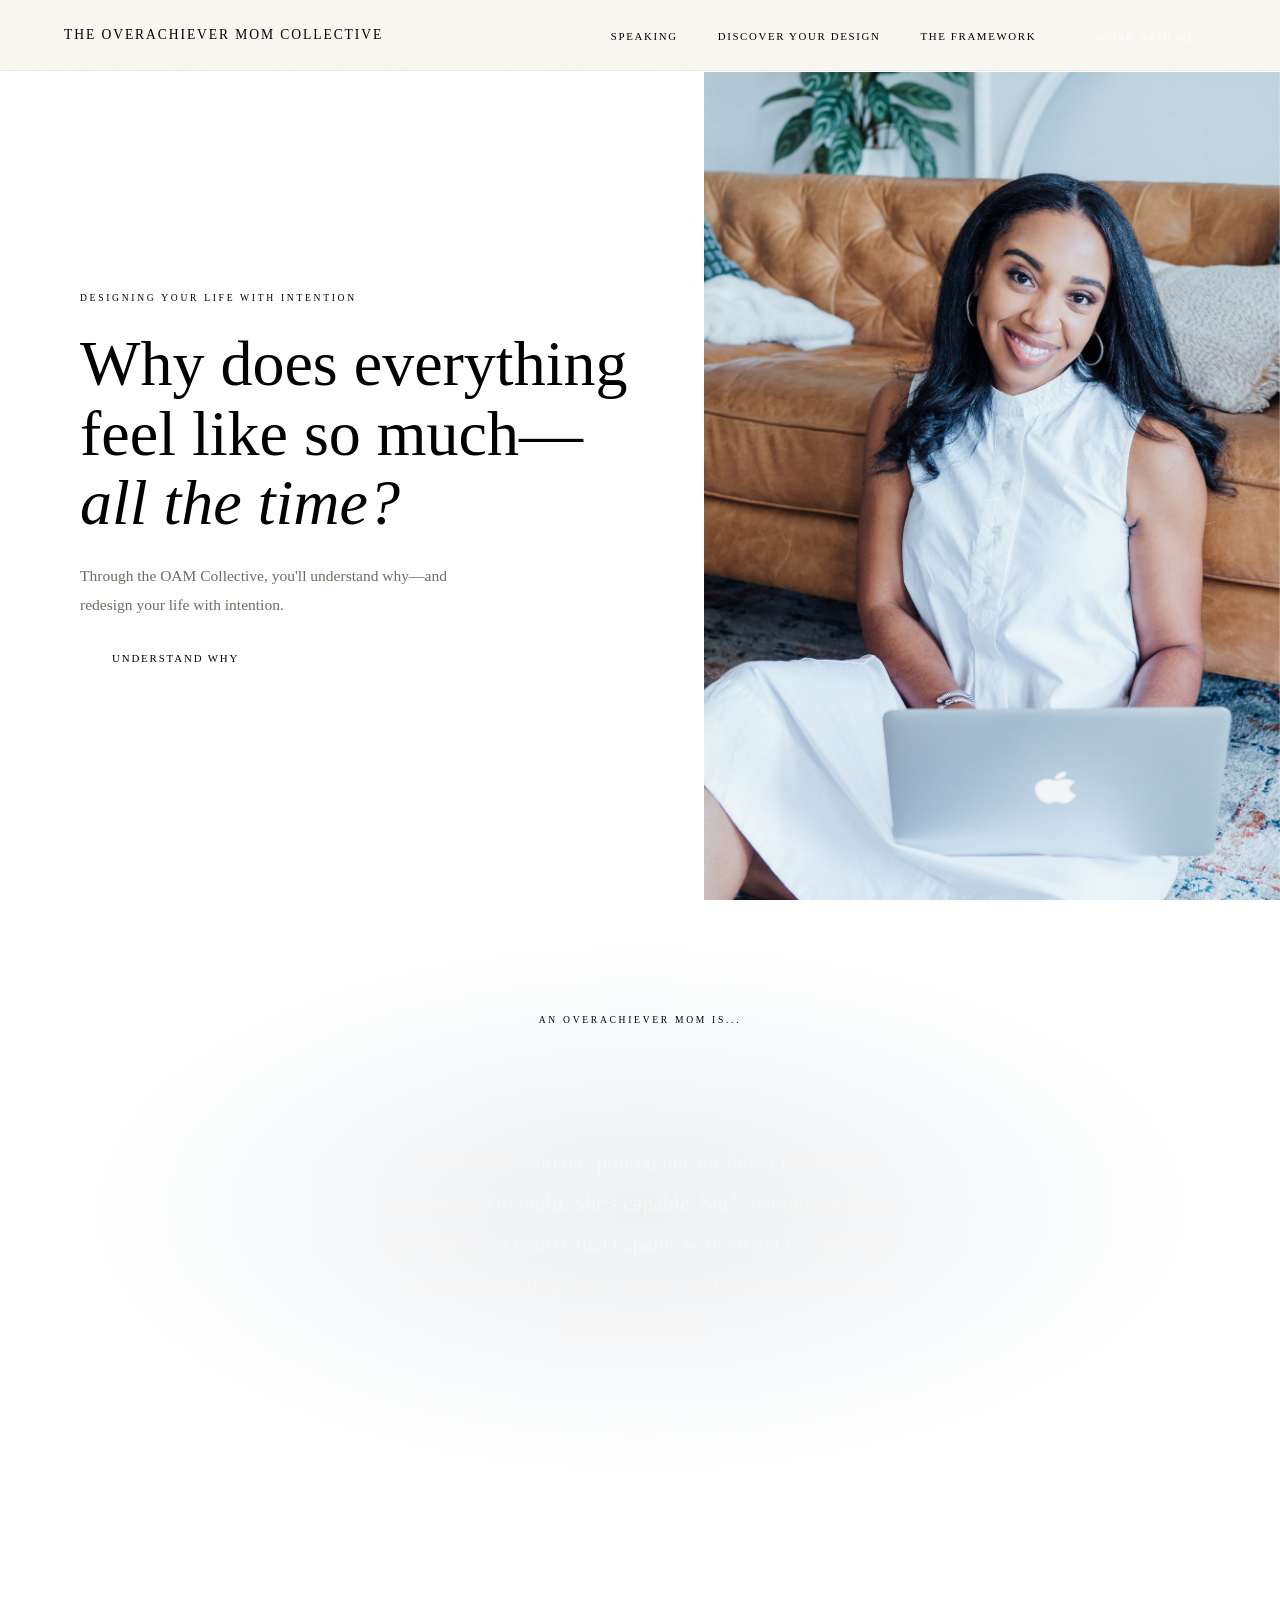
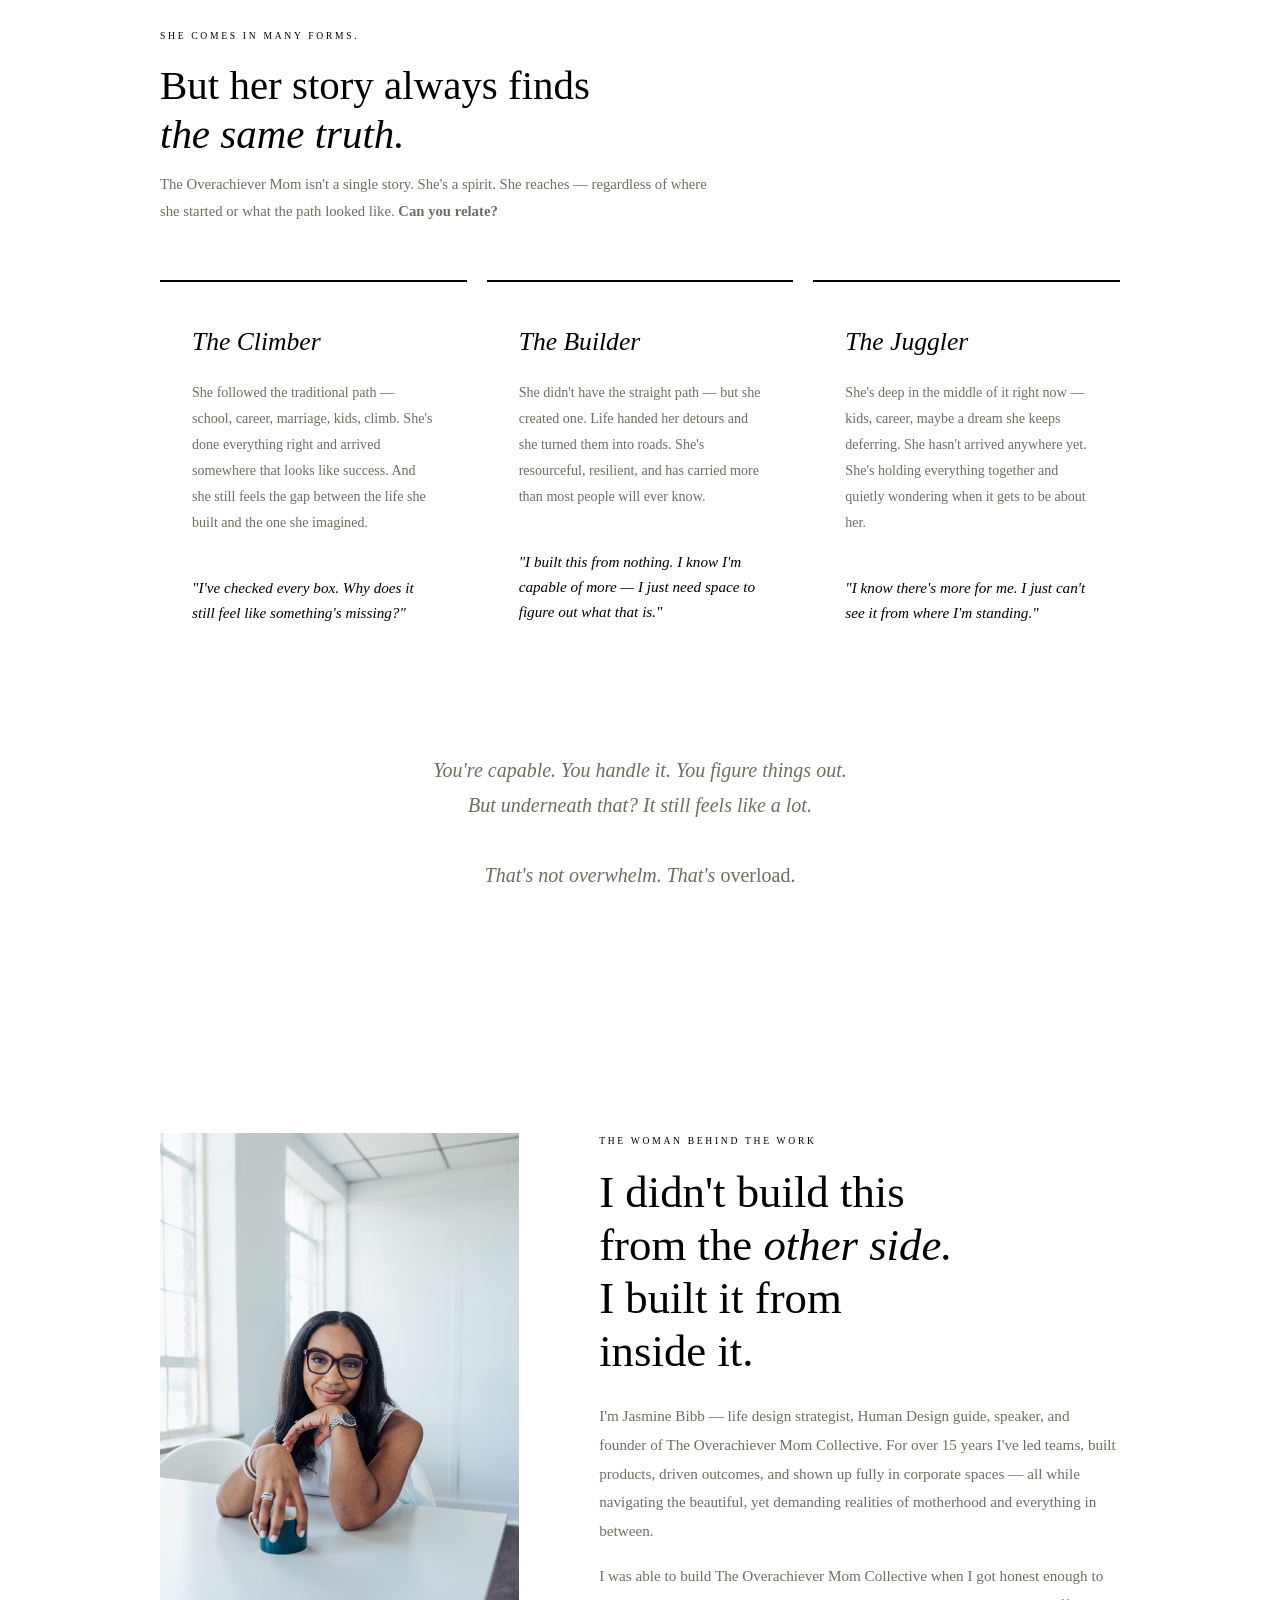
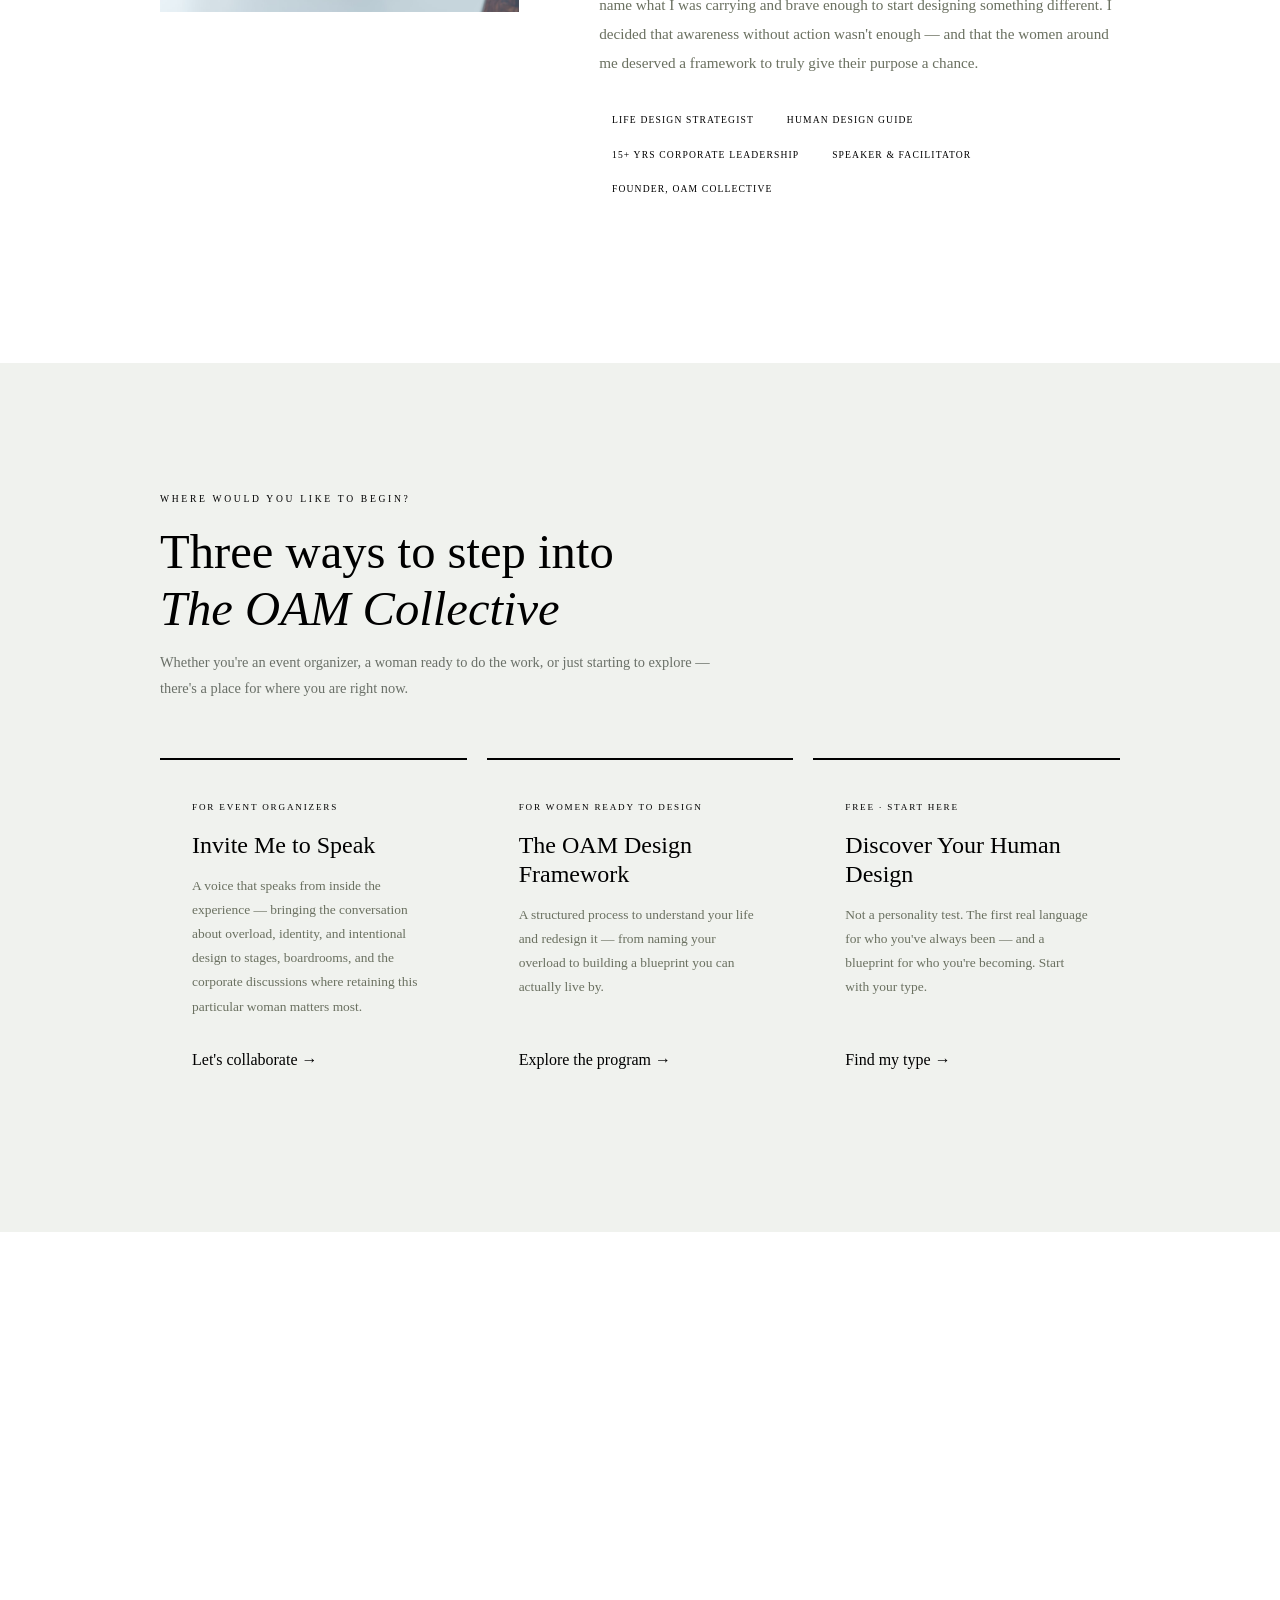
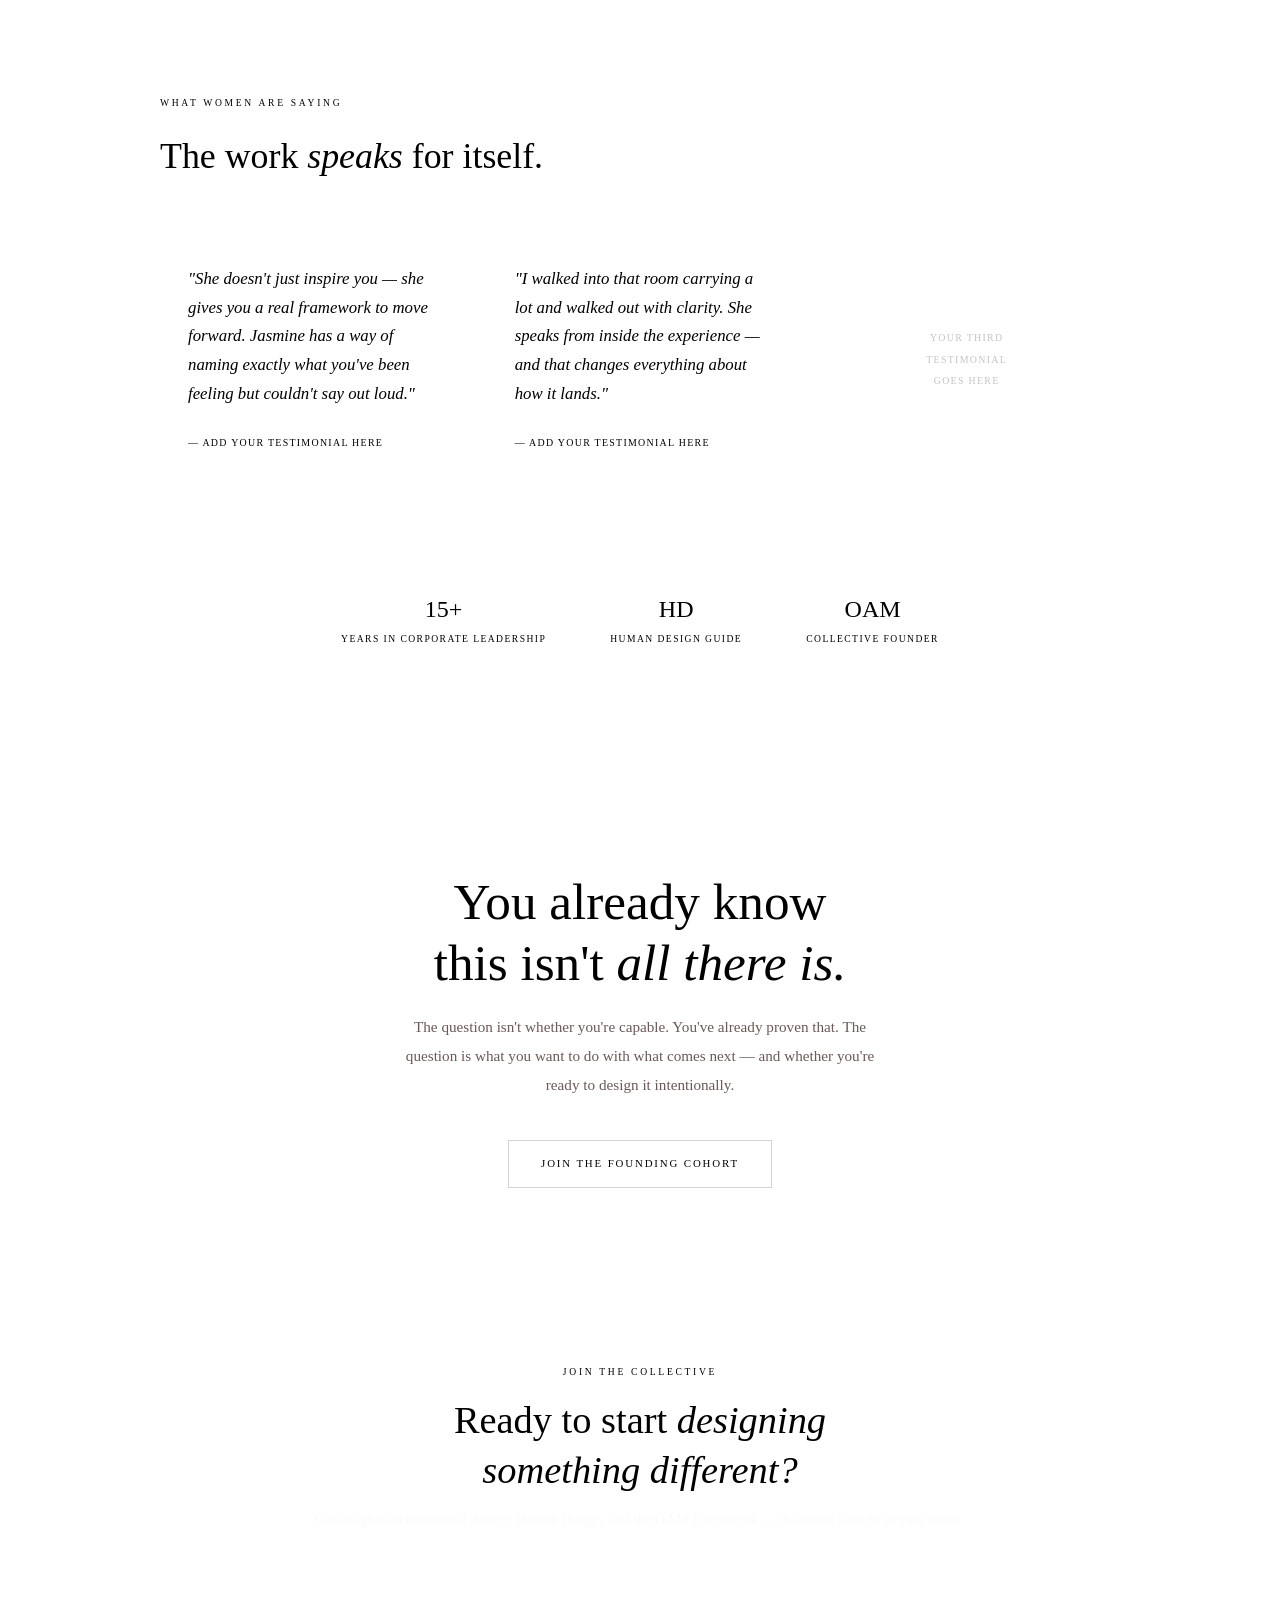
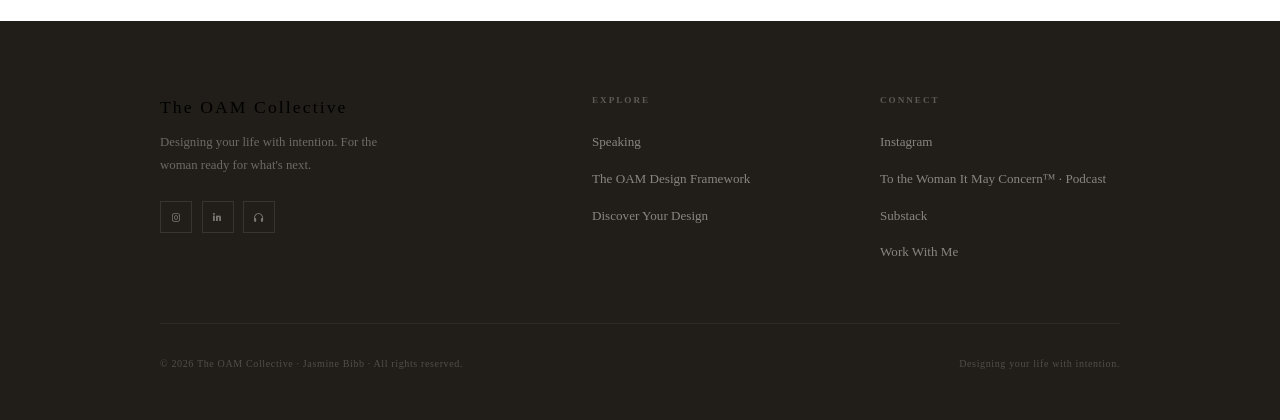
==== index.html @ a0ab055c "Update hero CTA to "Understand Why" and remove Build My Blueprint from final CTA" ====
<!DOCTYPE html>
<html lang="en">
<head>
<meta charset="UTF-8">
<meta name="viewport" content="width=device-width, initial-scale=1.0">
<title>The OAM Collective · Designing Your Life With Intention</title>
<link href="https://fonts.googleapis.com/css2?family=Cormorant+Garamond:ital,wght@0,300;0,400;0,600;1,300;1,400;1,600&family=DM+Sans:opsz,wght@9..40,300;9..40,400;9..40,500&display=swap" rel="stylesheet">
  <link rel="stylesheet" href="https://cdnjs.cloudflare.com/ajax/libs/font-awesome/6.5.0/css/all.min.css">
<style>
  *, *::before, *::after { box-sizing: border-box; margin: 0; padding: 0; }

  :root 
    --cream: #F9F7F2;
    --white: #FFFFFF;
    --charcoal: #2E2A24;
    --teal: #557794;
    --teal-dark: #3D5A6E;
    --blush: #EFD5D1;
    --blush-dark: #C9A19B;
    --sage: #C7CEC0;
    --sage-dark: #7A8A74;
    --gold: #D9B77C;
    --gold-dark: #B8944F;
    --mist: #E4E7E0;
    --font-display: 'Cormorant Garamond', Georgia, serif;
    --font-body: 'DM Sans', sans-serif;
  }

  html { scroll-behavior: smooth; }

  body {
    background: var(--cream);
    color: var(--charcoal);
    font-family: var(--font-body);
    font-weight: 300;
    overflow-x: hidden;
    line-height: 1.6;
  }

  body::after {
    content: '';
    position: fixed; inset: 0;
    background-image: url("data:image/svg+xml,%3Csvg viewBox='0 0 200 200' xmlns='http://www.w3.org/2000/svg'%3E%3Cfilter id='n'%3E%3CfeTurbulence type='fractalNoise' baseFrequency='0.85' numOctaves='4' stitchTiles='stitch'/%3E%3C/filter%3E%3Crect width='100%25' height='100%25' filter='url(%23n)' opacity='0.03'/%3E%3C/svg%3E");
    pointer-events: none; z-index: 1000; opacity: 0.4;
  }

  /* ── NAV ── */
  nav {
    position: fixed; top: 0; left: 0; right: 0; z-index: 200;
    padding: 1.4rem 4rem;
    display: flex; align-items: center; justify-content: space-between;
    background: rgba(249,247,242,0.94);
    backdrop-filter: blur(18px);
    border-bottom: 1px solid rgba(46,42,36,0.06);
  }

  .nav-logo {
    font-family: var(--font-display);
    font-size: 0.85rem;
    letter-spacing: 0.14em;
    text-transform: uppercase;
    color: var(--charcoal);
    text-decoration: none;
    font-weight: 400;
  }
  .nav-logo span { color: var(--teal); }

  .nav-links { display: flex; gap: 2.5rem; list-style: none; align-items: center; }

  .nav-links a {
    font-size: 0.68rem;
    letter-spacing: 0.15em;
    text-transform: uppercase;
    color: var(--charcoal);
    text-decoration: none;
    font-weight: 400;
    transition: color 0.25s;
    position: relative;
  }
  .nav-links a::after {
    content: '';
    position: absolute; bottom: -3px; left: 0; right: 0;
    height: 1px; background: var(--teal);
    transform: scaleX(0); transform-origin: left;
    transition: transform 0.3s;
  }
  .nav-links a:hover { color: var(--teal); }
  .nav-links a:hover::after { transform: scaleX(1); }

  .nav-cta {
    background: var(--teal) !important;
    color: white !important;
    padding: 0.55rem 1.3rem;
    font-size: 0.65rem !important;
    letter-spacing: 0.15em !important;
  }
  .nav-cta::after { display: none !important; }
  .nav-cta:hover { background: var(--teal-dark) !important; }

  /* ── SHARED ── */
  .eyebrow {
    font-size: 0.6rem;
    letter-spacing: 0.28em;
    text-transform: uppercase;
    color: var(--gold);
    display: block;
    margin-bottom: 1.1rem;
  }

  .btn-primary {
    background: var(--charcoal);
    color: var(--cream);
    padding: 0.9rem 2rem;
    font-family: var(--font-body);
    font-size: 0.68rem;
    font-weight: 400;
    letter-spacing: 0.17em;
    text-transform: uppercase;
    text-decoration: none;
    display: inline-block;
    transition: background 0.3s, transform 0.2s;
  }
  .btn-primary:hover { background: var(--teal); transform: translateY(-2px); }

  .btn-secondary {
    background: transparent;
    color: var(--charcoal);
    padding: 0.9rem 2rem;
    font-family: var(--font-body);
    font-size: 0.68rem;
    font-weight: 400;
    letter-spacing: 0.17em;
    text-transform: uppercase;
    text-decoration: none;
    border: 1px solid rgba(46,42,36,0.2);
    display: inline-block;
    transition: border-color 0.3s, color 0.3s, transform 0.2s;
  }
  .btn-secondary:hover { border-color: var(--teal); color: var(--teal); transform: translateY(-2px); }

  /* ── HERO ── */
  .hero {
    min-height: 100vh;
    padding-top: 72px;
    display: grid;
    grid-template-columns: 1.1fr 0.9fr;
    position: relative;
    overflow: hidden;
  }

  .hero-left {
    display: flex; flex-direction: column; justify-content: center;
    padding: 7rem 4rem 7rem 5rem;
    position: relative; z-index: 2;
  }

  .hero-bridge {
    font-size: 0.97rem;
    line-height: 1.9;
    color: #6a7060;
    max-width: 400px;
    margin-bottom: 1rem;
    opacity: 0; animation: fadeUp 0.9s ease forwards 0.55s;
  }

  .hero .eyebrow {
    opacity: 0; animation: fadeUp 0.9s ease forwards 0.05s;
    color: var(--gold);
    margin-bottom: 1.5rem;
  }

  .hero .eyebrow {
    opacity: 0; animation: fadeUp 0.9s ease forwards 0.05s;
    color: var(--gold);
    margin-bottom: 1.5rem;
  }

  .hero h1 {
    font-family: var(--font-display);
    font-size: clamp(2.8rem, 5vw, 5rem);
    font-weight: 300;
    line-height: 1.08;
    color: var(--charcoal);
    margin-bottom: 1.5rem;
    opacity: 0; animation: fadeUp 0.9s ease forwards 0.2s;
  }
  .hero h1 em { font-style: italic; color: var(--teal); }

  .hero-sub {
    font-size: 0.98rem;
    line-height: 1.9;
    color: #6a7060;
    max-width: 420px;
    margin-bottom: 2.75rem;
    opacity: 0; animation: fadeUp 0.9s ease forwards 0.7s;
  }

  .hero-actions {
    display: flex; gap: 1rem; flex-wrap: wrap;
    opacity: 0; animation: fadeUp 0.9s ease forwards 0.8s;
  }

  .hero-right {
    position: relative; overflow: hidden;
    background: linear-gradient(150deg, var(--sage) 0%, var(--mist) 45%, var(--blush) 100%);
  }
  .hero-right::before {
    content: '';
    position: absolute; inset: 0;
    background: linear-gradient(to right, var(--cream) 0%, transparent 18%);
    z-index: 1;
  }

  .hero-photo-area {
    width: 100%; height: 100%;
    display: flex; align-items: center; justify-content: center;
    position: relative; z-index: 2;
  }

  .hero-photo {
    width: 100%;
    height: 100%;
    object-fit: cover;
    object-position: center top;
  }

  .hero-watermark {
    position: absolute;
    font-family: var(--font-display);
    font-size: 24rem; font-weight: 300;
    color: rgba(46,42,36,0.035);
    bottom: -4rem; right: -1rem;
    line-height: 1; pointer-events: none; user-select: none; z-index: 1;
  }

  /* ── OAM DEFINITION ── */
  .oam-intro {
    background: var(--charcoal);
    padding: 7rem 5rem;
    position: relative; overflow: hidden;
  }

  .oam-intro::before {
    content: '';
    position: absolute; inset: 0;
    background: radial-gradient(ellipse at center, rgba(85,119,148,0.1) 0%, transparent 65%);
    pointer-events: none;
  }

  .oam-intro-inner {
    max-width: 960px; margin: 0 auto;
    display: flex; flex-direction: column; align-items: center;
  }

  .oam-intro-header {
    margin-bottom: 2.5rem;
    text-align: center;
  }

  .oam-intro-header .eyebrow {
    color: var(--gold);
  }

  .oam-definition-block {
    position: relative; z-index: 1;
    max-width: 660px; width: 100%;
    padding: 3.5rem 4rem;
    border: 1px solid rgba(255,255,255,0.12);
    text-align: center;
  }

  .oam-definition-block::before {
    content: '';
    position: absolute;
    top: 0.6rem; left: 0.6rem; right: 0.6rem; bottom: 0.6rem;
    border: 1px solid rgba(255,255,255,0.05);
    pointer-events: none;
  }

  .oam-definition-text {
    font-family: var(--font-display);
    font-size: clamp(1.1rem, 1.8vw, 1.35rem);
    font-weight: 300;
    line-height: 1.9;
    color: rgba(249,247,242,0.85);
  }
  .oam-definition-text em { font-style: italic; color: var(--blush); }

  .oam-formula-char {
    font-family: var(--font-display);
    font-size: 5rem;
    font-weight: 300;
    color: var(--gold);
    line-height: 1;
    display: block;
    margin-bottom: 0.75rem;
    opacity: 0.7;
  }

  .oam-formula-word {
    font-family: var(--font-display);
    font-size: 1.5rem;
    font-weight: 300;
    font-style: italic;
    color: var(--teal);
    display: block;
    margin-bottom: 0.6rem;
    letter-spacing: 0.01em;
  }

  .oam-formula-note {
    font-size: 0.82rem;
    color: #8a9085;
    line-height: 1.7;
  }

  .oam-formula-footer {
    margin-top: 2.5rem;
    padding-top: 2rem;
    border-top: 1px solid var(--mist);
    font-family: var(--font-display);
    font-size: 1.1rem;
    font-weight: 300;
    color: #8a9085;
    letter-spacing: 0.01em;
  }
  .oam-formula-footer em { font-style: italic; color: var(--charcoal); }

  /* ── OAM PERSONAS ── */
  .personas {
    background: var(--cream);
    padding: 7rem 5rem;
    border-top: 1px solid var(--mist);
  }

  .personas-inner {
    max-width: 960px; margin: 0 auto;
  }

  .personas-header {
    max-width: 560px;
    margin-bottom: 3.5rem;
  }

  .personas-header h2 {
    font-family: var(--font-display);
    font-size: clamp(1.8rem, 3.2vw, 2.8rem);
    font-weight: 300;
    line-height: 1.2;
    color: var(--charcoal);
    margin-bottom: 0.75rem;
  }
  .personas-header h2 em { font-style: italic; color: var(--teal); }
  .personas-header p { font-size: 0.92rem; color: #6a7060; line-height: 1.8; }

  .personas-grid {
    display: grid;
    grid-template-columns: repeat(3, 1fr);
    gap: 1.25rem;
  }

  .persona-card {
    background: var(--white);
    padding: 2.5rem 2rem;
    border-top: 2px solid transparent;
  }
  .persona-card:nth-child(1) { border-top-color: var(--teal); }
  .persona-card:nth-child(2) { border-top-color: var(--gold); }
  .persona-card:nth-child(3) { border-top-color: var(--blush-dark); }

  .persona-label {
    font-size: 0.58rem;
    letter-spacing: 0.22em;
    text-transform: uppercase;
    display: block;
    margin-bottom: 0.85rem;
  }
  .persona-card:nth-child(1) .persona-label { color: var(--teal); }
  .persona-card:nth-child(2) .persona-label { color: var(--gold-dark); }
  .persona-card:nth-child(3) .persona-label { color: var(--blush-dark); }

  .persona-name {
    font-family: var(--font-display);
    font-size: 1.6rem;
    font-weight: 300;
    font-style: italic;
    color: var(--charcoal);
    display: block;
    margin-bottom: 1rem;
  }

  .persona-desc {
    font-size: 0.88rem;
    line-height: 1.85;
    color: #6a7060;
    margin-bottom: 1.25rem;
  }

  .persona-truth {
    font-family: var(--font-display);
    font-size: 0.95rem;
    font-style: italic;
    color: var(--charcoal);
    padding-top: 1.25rem;
    border-top: 1px solid var(--mist);
    line-height: 1.65;
  }

  .personas-footer {
    margin-top: 3rem;
    padding-top: 2.5rem;
    border-top: 1px solid var(--mist);
    text-align: center;
  }

  .personas-footer p {
    font-family: var(--font-display);
    font-size: clamp(1rem, 1.8vw, 1.25rem);
    font-weight: 300;
    font-style: italic;
    color: #6a7060;
    line-height: 1.75;
  }
  .personas-footer p em { color: var(--charcoal); font-style: normal; }

  /* ── ABOUT JASMINE ── */
  .about {
    background: var(--cream);
    padding: 8rem 5rem;
  }

  .about-inner {
    max-width: 960px; margin: 0 auto;
    display: grid; grid-template-columns: 1fr 1.45fr;
    gap: 5rem; align-items: start;
  }

  .about-photo {
    position: relative;
  }

  .about-photo-bg {
    background: linear-gradient(145deg, var(--mist) 0%, var(--sage) 50%, var(--blush) 100%);
    aspect-ratio: 3/4;
    display: flex; align-items: center; justify-content: center;
  }

  .about-accent {
    position: absolute;
    bottom: -1.25rem; right: -1.25rem;
    width: 100px; height: 100px;
    background: var(--gold); opacity: 0.12;
    z-index: -1;
  }

  .about-right h2 {
    font-family: var(--font-display);
    font-size: clamp(1.9rem, 3.5vw, 3rem);
    font-weight: 300;
    line-height: 1.18;
    color: var(--charcoal);
    margin-bottom: 1.5rem;
  }
  .about-right h2 em { font-style: italic; color: var(--teal); }

  .about-right p {
    font-size: 0.95rem;
    line-height: 1.9;
    color: #6a7060;
    margin-bottom: 1rem;
  }

  .credential-wrap {
    display: flex; flex-wrap: wrap; gap: 0.45rem;
    margin: 1.75rem 0 2rem;
  }

  .cred-tag {
    font-size: 0.6rem;
    letter-spacing: 0.12em;
    text-transform: uppercase;
    padding: 0.38rem 0.8rem;
    border: 1px solid var(--mist);
    color: var(--sage-dark);
    background: var(--white);
  }

  /* ── THREE DOORS ── */
  .doors {
    background: #F0F2EE;
    padding: 8rem 5rem;
  }

  .doors-inner { max-width: 960px; margin: 0 auto; }

  .doors-header {
    max-width: 560px; margin-bottom: 3.5rem;
  }
  .doors-header h2 {
    font-family: var(--font-display);
    font-size: clamp(2rem, 3.8vw, 3.2rem);
    font-weight: 300;
    line-height: 1.18;
    color: var(--charcoal);
    margin-bottom: 0.75rem;
  }
  .doors-header h2 em { font-style: italic; color: var(--teal); }
  .doors-header p { font-size: 0.9rem; color: #6a7068; line-height: 1.8; }

  .doors-grid {
    display: grid; grid-template-columns: repeat(3, 1fr);
    gap: 1.25rem;
  }

  .door-card {
    background: var(--white);
    padding: 2.5rem 2rem 2rem;
    text-decoration: none; color: var(--charcoal);
    display: flex; flex-direction: column;
    border-top: 2px solid transparent;
    transition: transform 0.3s, box-shadow 0.3s;
  }
  .door-card:nth-child(1) { border-top-color: var(--teal); }
  .door-card:nth-child(2) { border-top-color: var(--gold); }
  .door-card:nth-child(3) { border-top-color: var(--blush-dark); }
  .door-card:hover { transform: translateY(-5px); box-shadow: 0 20px 40px rgba(46,42,36,0.08); }

  .door-label {
    font-size: 0.57rem; letter-spacing: 0.2em; text-transform: uppercase;
    margin-bottom: 1rem; display: block;
  }
  .door-card:nth-child(1) .door-label { color: var(--teal); }
  .door-card:nth-child(2) .door-label { color: var(--gold-dark); }
  .door-card:nth-child(3) .door-label { color: var(--blush-dark); }

  .door-card h3 {
    font-family: var(--font-display);
    font-size: 1.5rem; font-weight: 400;
    line-height: 1.22; margin-bottom: 0.85rem;
  }

  .door-card p {
    font-size: 0.84rem; line-height: 1.8;
    color: #6a7060; flex: 1; margin-bottom: 1.75rem;
  }

  .door-link 
    font-size: 0.63rem; letter-spacing: 0.17em; text-transform: uppercase;
    color: var(--charcoal); display: inline-flex; align-items: center; gap: 0.5rem;
    margin-top: auto; transition: gap 0.2s;
    text-decoration: none;
  }
  .door-card:hover .door-link { gap: 0.85rem; }

  /* ── MANIFESTO ── */
  .manifesto {
    background: var(--teal);
    padding: 6rem 5rem;
    text-align: center;
    position: relative; overflow: hidden;
  }
  .manifesto::before {
    content: '\201C';
    position: absolute;
    font-family: var(--font-display);
    font-size: 36rem; font-weight: 300;
    color: rgba(255,255,255,0.04);
    top: -8rem; left: -1rem; line-height: 1;
    pointer-events: none;
  }

  .manifesto blockquote {
    font-family: var(--font-display);
    font-size: clamp(1.6rem, 3.2vw, 2.6rem);
    font-weight: 300; font-style: italic;
    color: white; line-height: 1.5;
    max-width: 760px; margin: 0 auto 1.25rem;
    position: relative; z-index: 1;
  }

  .manifesto cite {
    font-size: 0.62rem; letter-spacing: 0.22em; text-transform: uppercase;
    color: rgba(255,255,255,0.45); font-style: normal;
    display: block; position: relative; z-index: 1;
  }

  /* ── PROOF ── */
  .proof {
    background: var(--cream);
    padding: 7rem 5rem;
  }
  .proof-inner { max-width: 960px; margin: 0 auto; }

  .proof-header { margin-bottom: 3rem; }
  .proof-header h2 {
    font-family: var(--font-display);
    font-size: clamp(1.7rem, 2.8vw, 2.6rem);
    font-weight: 300; color: var(--charcoal);
  }
  .proof-header h2 em { font-style: italic; color: var(--teal); }

  .proof-grid {
    display: grid; grid-template-columns: repeat(3, 1fr);
    gap: 1.25rem; margin-bottom: 3.5rem;
  }

  .proof-card {
    background: var(--white); padding: 2rem 1.75rem;
    border-left: 2px solid var(--sage);
  }

  .proof-quote {
    font-family: var(--font-display);
    font-size: 1.05rem; font-style: italic;
    line-height: 1.7; color: var(--charcoal); margin-bottom: 1.25rem;
  }

  .proof-attr {
    font-size: 0.62rem; letter-spacing: 0.13em;
    text-transform: uppercase; color: var(--sage-dark);
  }

  .proof-placeholder {
    background: linear-gradient(135deg, var(--mist) 0%, var(--sage) 100%);
    display: flex; align-items: center; justify-content: center; min-height: 180px;
  }
  .proof-placeholder p {
    font-size: 0.62rem; letter-spacing: 0.13em; text-transform: uppercase;
    color: rgba(46,42,36,0.28); text-align: center; line-height: 2.2;
  }

  .cred-strip {
    display: flex; align-items: center; justify-content: center;
    gap: 4rem; flex-wrap: wrap;
    padding-top: 3rem; border-top: 1px solid var(--mist);
  }
  .cred-item {
    text-align: center; font-size: 0.6rem; letter-spacing: 0.15em;
    text-transform: uppercase; color: var(--sage-dark); line-height: 1.6;
  }
  .cred-item strong {
    display: block; font-family: var(--font-display);
    font-size: 1.5rem; font-weight: 300; color: var(--charcoal);
    letter-spacing: 0; margin-bottom: 0.2rem;
  }

  /* ── FINAL CTA ── */
  .final-cta {
    background: var(--blush);
    padding: 7rem 5rem;
    text-align: center;
    position: relative; overflow: hidden;
  }
  .final-cta::before {
    content: '';
    position: absolute; inset: 0;
    background: radial-gradient(ellipse at center, rgba(255,255,255,0.4) 0%, transparent 65%);
    pointer-events: none;
  }

  .final-cta h2 {
    font-family: var(--font-display);
    font-size: clamp(2rem, 4vw, 3.6rem);
    font-weight: 300; color: var(--charcoal);
    line-height: 1.2; margin-bottom: 1.25rem;
    position: relative; z-index: 1;
  }
  .final-cta h2 em { font-style: italic; color: var(--teal); }

  .final-cta p {
    font-size: 0.95rem; color: #6a5a58;
    line-height: 1.9; max-width: 500px;
    margin: 0 auto 2.5rem;
    position: relative; z-index: 1;
  }

  .final-actions {
    display: flex; gap: 1rem; justify-content: center; flex-wrap: wrap;
    position: relative; z-index: 1;
  }

  /* ── FOOTER ── */
  footer {
    background: #211E19;
    padding: 4.5rem 5rem 3rem;
  }

  .footer-inner {
    max-width: 960px; margin: 0 auto;
    display: grid; grid-template-columns: 1.6fr 1fr 1fr; gap: 3rem;
    padding-bottom: 3rem;
    border-bottom: 1px solid rgba(255,255,255,0.06);
    margin-bottom: 2rem;
  }

  .footer-brand {
    font-family: var(--font-display); font-size: 1.1rem;
    color: var(--cream); letter-spacing: 0.12em; margin-bottom: 0.6rem;
  }
  .footer-brand span { color: var(--gold); }

  .footer-tagline {
    font-size: 0.8rem; line-height: 1.8;
    color: rgba(249,247,242,0.35); margin-bottom: 1.5rem; max-width: 220px;
  }

  .footer-social { display: flex; gap: 0.6rem; }
  .footer-social a {
    width: 32px; height: 32px;
    border: 1px solid rgba(255,255,255,0.1);
    display: flex; align-items: center; justify-content: center;
    color: rgba(249,247,242,0.4); text-decoration: none;
    font-size: 0.58rem; letter-spacing: 0.07em; text-transform: uppercase;
    transition: border-color 0.3s, color 0.3s;
  }
  .footer-social a:hover { border-color: var(--gold); color: var(--gold); }

  .footer-col h4 {
    font-size: 0.57rem; letter-spacing: 0.22em; text-transform: uppercase;
    color: rgba(249,247,242,0.28); margin-bottom: 1.25rem;
  }
  .footer-col ul { list-style: none; }
  .footer-col ul li { margin-bottom: 0.7rem; }
  .footer-col ul li a {
    font-size: 0.82rem; color: rgba(249,247,242,0.48); text-decoration: none; transition: color 0.25s;
  }
  .footer-col ul li a:hover { color: var(--cream); }

  .footer-bottom {
    max-width: 960px; margin: 0 auto;
    display: flex; align-items: center; justify-content: space-between;
  }
  .footer-bottom p { font-size: 0.63rem; color: rgba(249,247,242,0.22); letter-spacing: 0.06em; }

  /* ── ANIMATIONS ── */
  @keyframes fadeUp {
    from { opacity: 0; transform: translateY(20px); }
    to   { opacity: 1; transform: translateY(0); }
  }

  .reveal {
    opacity: 0; transform: translateY(22px);
    transition: opacity 0.75s ease, transform 0.75s ease;
  }
  .reveal.visible { opacity: 1; transform: translateY(0); }
  .reveal-d1 { transition-delay: 0.1s; }
  .reveal-d2 { transition-delay: 0.22s; }
  .reveal-d3 { transition-delay: 0.34s; }

  /* ── RESPONSIVE ── */
  
    /* ─── MOBILE NAV HAMBURGER ─── */
    .nav-hamburger {
      display: none;
      flex-direction: column;
      gap: 5px;
      cursor: pointer;
      padding: 4px;
      background: none;
      border: none;
    }
    .nav-hamburger span {
      display: block;
      width: 22px;
      height: 1.5px;
      background: var(--charcoal);
      transition: all 0.3s;
    }
    .nav-hamburger.open span:nth-child(1) { transform: translateY(6.5px) rotate(45deg); }
    .nav-hamburger.open span:nth-child(2) { opacity: 0; }
    .nav-hamburger.open span:nth-child(3) { transform: translateY(-6.5px) rotate(-45deg); }

    @media (max-width: 768px) {
      nav { padding: 1rem 1.5rem; }
      .nav-hamburger { display: flex; }
      .nav-links {
        display: none;
        position: fixed;
        top: 57px;
        left: 0; right: 0;
        background: rgba(249,247,242,0.98);
        backdrop-filter: blur(18px);
        flex-direction: column;
        gap: 0;
        padding: 1rem 0 1.5rem;
        border-bottom: 1px solid rgba(46,42,36,0.08);
        z-index: 199;
      }
      .nav-links.open { display: flex; }
      .nav-links li { width: 100%; }
      .nav-links a {
        display: block;
        padding: 0.85rem 1.75rem;
        font-size: 0.72rem;
      }
      .nav-links a::after { display: none; }
      .nav-cta {
        margin: 0.5rem 1.75rem 0;
        display: block;
        text-align: center;
        padding: 0.7rem 1.3rem !important;
      }
    }

    @media (max-width: 960px) {
      .hero { grid-template-columns: 1fr; }
      .hero-right { display: none; }
      .hero-left { padding: 5rem 1.75rem 4rem; }
      .about-inner { grid-template-columns: 1fr; gap: 3rem; }
      .about-photo { max-width: 320px; }
    }

    @media (max-width: 640px) {
      .oam-intro, .personas, .about, .doors, .manifesto, .proof,
      .final-cta, .whatis, .notaTest, .types, .whyhere,
      .expect, .talks, .who, .booking { padding: 4rem 1.25rem; }
      footer { padding: 3rem 1.25rem 2rem; }
      .footer-inner { grid-template-columns: 1fr; gap: 2rem; }
      .footer-bottom { flex-direction: column; gap: 0.5rem; text-align: center; }
      .personas-grid, .doors-grid, .proof-grid, .who-grid { grid-template-columns: 1fr; }
      .whatis-inner, .notaTest-inner, .expect-inner, .booking-inner { grid-template-columns: 1fr; gap: 2.5rem; }
      .types-grid { grid-template-columns: 1fr 1fr; }
      .type-card { border-right: none; border-bottom: 1px solid var(--mist); }
      .oam-definition-block { padding: 2rem 1.5rem; }
      .talk-card { grid-template-columns: 1fr; gap: 1.5rem; padding: 2rem 1.25rem; }
      .booking-inner { grid-template-columns: 1fr; }
      .whyhere-actions, .final-actions, .hero-actions { flex-direction: column; align-items: flex-start; }
      .whyhere-actions { align-items: center; }
      .btn-primary, .btn-secondary { width: 100%; text-align: center; }
      .cred-strip { gap: 1.5rem; }
    }

    @media (max-width: 420px) {
      .types-grid { grid-template-columns: 1fr; }
      .hero h1 { font-size: clamp(2.2rem, 10vw, 3rem); }
    }

  </style>
</head>
<body>

<!-- NAV -->
<nav>
  <a href="index.html" class="nav-logo">The Overachiever Mom <span>Collective</span></a>
  <button class="nav-hamburger" id="nav-hamburger" aria-label="Menu"><span></span><span></span><span></span></button>
  <ul class="nav-links" id="nav-links">
    <li><a href="speaking.html">Speaking</a></li>
    <li><a href="oam-human-design.html">Discover Your Design</a></li>
    <li><a href="framework.html">The Framework</a></li>
    <li><a href="speaking.html#book" class="nav-cta">Work With Me</a></li>
  </ul>
</nav>

<!-- HERO -->
<section class="hero">
  <div class="hero-left">
            <span class="eyebrow">Designing Your Life With Intention</span>
            <h1>Why does everything feel like so much— <em>all the time?</em></h1>
    <p class="hero-bridge">Through the OAM Collective, you'll understand why—and redesign your life with intention.</p>
    <div class="hero-actions">
      <a href="framework.html" class="btn-primary">Understand Why</a>
      
    </div>
  </div>
  <div class="hero-right">
    <div class="hero-photo-area">
      <img src="jasmine-hero.jpg" alt="Jasmine Bibb – Founder, The OAM Collective" class="hero-photo">
    </div>
    <div class="hero-watermark">OAM</div>
  </div>
</section>

<!-- OAM INTRO -->
<section class="oam-intro">
  <div class="oam-intro-inner">
    <div class="oam-intro-header reveal">
      <span class="eyebrow">An Overachiever Mom is...</span>
    </div>
    <div class="oam-definition-block reveal">
      <p class="oam-definition-text">...the woman who has poured herself into a life she has worked hard to build. She's capable. She's committed. She's also starting to realize that capable women get to want more — and that wanting more doesn't make her ungrateful. It makes her <em>ready.</em></p>
    </div>
  </div>
</section>

<!-- OAM PERSONAS -->
<section class="personas">
  <div class="personas-inner">
    <div class="personas-header reveal">
      <span class="eyebrow">She comes in many forms.</span>
      <h2>But her story always finds<br><em>the same truth.</em></h2>
      <p>The Overachiever Mom isn't a single story. She's a spirit. She reaches — regardless of where she started or what the path looked like. <strong>Can you relate?</strong></p>
    </div>
    <div class="personas-grid">
      <div class="persona-card reveal reveal-d1">
        <span class="persona-name">The Climber</span>
        <p class="persona-desc">She followed the traditional path — school, career, marriage, kids, climb. She's done everything right and arrived somewhere that looks like success. And she still feels the gap between the life she built and the one she imagined.</p>
        <p class="persona-truth">"I've checked every box. Why does it still feel like something's missing?"</p>
      </div>
      <div class="persona-card reveal reveal-d2">
        <span class="persona-name">The Builder</span>
        <p class="persona-desc">She didn't have the straight path — but she created one. Life handed her detours and she turned them into roads. She's resourceful, resilient, and has carried more than most people will ever know.</p>
        <p class="persona-truth">"I built this from nothing. I know I'm capable of more — I just need space to figure out what that is."</p>
      </div>
      <div class="persona-card reveal reveal-d3">
        <span class="persona-name">The Juggler</span>
        <p class="persona-desc">She's deep in the middle of it right now — kids, career, maybe a dream she keeps deferring. She hasn't arrived anywhere yet. She's holding everything together and quietly wondering when it gets to be about her.</p>
        <p class="persona-truth">"I know there's more for me. I just can't see it from where I'm standing."</p>
      </div>
    </div>
    <div class="personas-footer reveal">
      <p>You're capable. You handle it. You figure things out.<br>But underneath that? It still feels like a lot.<br><br>That's not overwhelm. That's <em>overload.</em></p>
    </div>
  </div>
</section>

<!-- ABOUT JASMINE -->
<section class="about">
  <div class="about-inner">
    <div class="about-photo reveal">
      <div class="about-photo-bg">
              <img src="jasmine-about.jpg" alt="Jasmine Bibb — Founder, The OAM Collective" style="width:100%;height:100%;object-fit:cover;object-position:center top;">
            </div>
      <div class="about-accent"></div>
    </div>
    <div class="about-right reveal reveal-d1">
      <span class="eyebrow">The woman behind the work</span>
      <h2>I didn't build this<br>from the <em>other side.</em><br>I built it from<br>inside it.</h2>
      <p>I'm Jasmine Bibb — life design strategist, Human Design guide, speaker, and founder of The Overachiever Mom Collective. For over 15 years I've led teams, built products, driven outcomes, and shown up fully in corporate spaces — all while navigating the beautiful, yet demanding realities of motherhood and everything in between.</p>
      <p>I was able to build The Overachiever Mom Collective when I got honest enough to name what I was carrying and brave enough to start designing something different. I decided that awareness without action wasn't enough — and that the women around me deserved a framework to truly give their purpose a chance.</p>
      <div class="credential-wrap">
        <span class="cred-tag">Life Design Strategist</span>
        <span class="cred-tag">Human Design Guide</span>
        <span class="cred-tag">15+ Yrs Corporate Leadership</span>
        <span class="cred-tag">Speaker & Facilitator</span>
        <span class="cred-tag">Founder, OAM Collective</span>
      </div>
    </div>
  </div>
</section>

<!-- THREE DOORS -->
<section class="doors">
  <div class="doors-inner">
    <div class="doors-header reveal">
      <span class="eyebrow">Where would you like to begin?</span>
      <h2>Three ways to step into<br><em>The OAM Collective</em></h2>
      <p>Whether you're an event organizer, a woman ready to do the work, or just starting to explore — there's a place for where you are right now.</p>
    </div>
    <div class="doors-grid">
      <a href="speaking.html" class="door-card reveal reveal-d1">
        <span class="door-label">For event organizers</span>
        <h3>Invite Me to Speak</h3>
        <p>A voice that speaks from inside the experience — bringing the conversation about overload, identity, and intentional design to stages, boardrooms, and the corporate discussions where retaining this particular woman matters most.</p>
        <span class="door-link">Let's collaborate →</span>
      </a>
      <a href="framework.html" class="door-card reveal reveal-d2">
        <span class="door-label">For women ready to design</span>
        <h3>The OAM Design Framework</h3>
        <p>A structured process to understand your life and redesign it — from naming your overload to building a blueprint you can actually live by.</p>
        <span class="door-link">Explore the program →</span>
      </a>
      <a href="oam-human-design.html" class="door-card reveal reveal-d3">
        <span class="door-label">Free · Start here</span>
        <h3>Discover Your Human Design</h3>
        <p>Not a personality test. The first real language for who you've always been — and a blueprint for who you're becoming. Start with your type.</p>
        <span class="door-link">Find my type →</span>
      </a>
    </div>
  </div>
</section>

<!-- MANIFESTO -->
<section class="manifesto">
  <blockquote class="reveal">"I don't just help you think differently. I help you build something you can actually live by."</blockquote>
  <cite class="reveal reveal-d1">— Jasmine Bibb · Founder, The OAM Collective</cite>
</section>

<!-- PROOF -->
<section class="proof">
  <div class="proof-inner">
    <div class="proof-header reveal">
      <span class="eyebrow">What women are saying</span>
      <h2>The work <em>speaks</em> for itself.</h2>
    </div>
    <div class="proof-grid">
      <div class="proof-card reveal reveal-d1">
        <p class="proof-quote">"She doesn't just inspire you — she gives you a real framework to move forward. Jasmine has a way of naming exactly what you've been feeling but couldn't say out loud."</p>
        <span class="proof-attr">— Add your testimonial here</span>
      </div>
      <div class="proof-card reveal reveal-d2">
        <p class="proof-quote">"I walked into that room carrying a lot and walked out with clarity. She speaks from inside the experience — and that changes everything about how it lands."</p>
        <span class="proof-attr">— Add your testimonial here</span>
      </div>
      <div class="proof-placeholder reveal reveal-d3">
        <p>Your third<br>testimonial<br>goes here</p>
      </div>
    </div>
    <div class="cred-strip reveal">
      <div class="cred-item"><strong>15+</strong>Years in Corporate Leadership</div>
      <div class="cred-item"><strong>HD</strong>Human Design Guide</div>
      <div class="cred-item"><strong>OAM</strong>Collective Founder</div>
    </div>
  </div>
</section>

<!-- FINAL CTA -->
<section class="final-cta">
  <h2 class="reveal">You already know<br>this isn't <em>all there is.</em></h2>
  <p class="reveal reveal-d1">The question isn't whether you're capable. You've already proven that. The question is what you want to do with what comes next — and whether you're ready to design it intentionally.</p>
  <div class="final-actions reveal reveal-d2">
    <a href="framework.html#cohort" class="btn-secondary">Join the Founding Cohort</a>
  </div>
</section>


<!-- KIT EMAIL CAPTURE -->
<section style="background: var(--charcoal); padding: 4rem 5rem; text-align: center;">
  <div style="max-width: 960px; margin: 0 auto;">
    <span style="font-size: 0.6rem; letter-spacing: 0.28em; text-transform: uppercase; color: var(--gold); display: block; margin-bottom: 1rem;">Join the Collective</span>
    <h2 style="font-family: var(--font-display); font-size: clamp(1.6rem, 3vw, 2.4rem); font-weight: 300; color: var(--cream); margin-bottom: 0.75rem; line-height: 1.3;">Ready to start <em style="color: var(--blush);">designing<br>something different?</em></h2>
    <p style="font-size: 0.9rem; color: rgba(249,247,242,0.6); line-height: 1.8; margin-bottom: 1.5rem;">Get insights on intentional design, Human Design, and the OAM Framework — delivered straight to your inbox.</p>
    <div style="max-width: 600px; margin: 0 auto;">
      <script async data-uid="a9d1832d0e" src="https://the-overachiever-mom-collective.kit.com/a9d1832d0e/index.js"></script>
    </div>
  </div>
</section>

<!-- FOOTER -->
<footer>
  <div class="footer-inner">
    <div>
      <div class="footer-brand">The OAM <span>Collective</span></div>
      <p class="footer-tagline">Designing your life with intention. For the woman ready for what's next.</p>
      <div class="footer-social">
        <a href="https://www.instagram.com/theoverachievermom?igsh=MnBjenU4NmI5eTJ2&utm_source=qr"><i class="fab fa-instagram"></i></a>
        <a href="#" aria-label="LinkedIn"><i class="fab fa-linkedin-in"></i></a>
        <a href="https://pod.link/1829325379?view=apps&sort=popularity"><i class="fa-solid fa-headphones"></i></a>
      </div>
    </div>
    <div class="footer-col">
      <h4>Explore</h4>
      <ul>
        <li><a href="speaking.html">Speaking</a></li>
        <li><a href="framework.html">The OAM Design Framework</a></li>
        <li><a href="oam-human-design.html">Discover Your Design</a></li>
      </ul>
    </div>
    <div class="footer-col">
      <h4>Connect</h4>
      <ul>
        <li><a href="https://www.instagram.com/theoverachievermom?igsh=MnBjenU4NmI5eTJ2&utm_source=qr">Instagram</a></li>
        <li><a href="https://pod.link/1829325379?view=apps&sort=popularity">To the Woman It May Concern™ · Podcast</a></li>
        <li><a href="https://jasminebibb.substack.com/">Substack</a></li>
        <li><a href="speaking.html#book">Work With Me</a></li>
      </ul>
    </div>
  </div>
  <div class="footer-bottom">
    <p>© 2026 The OAM Collective · Jasmine Bibb · All rights reserved.</p>
    <p>Designing your life with intention.</p>
  </div>
</footer>

<script>
  const observer = new IntersectionObserver((entries) => {
    entries.forEach(e => {
      if (e.isIntersecting) { e.target.classList.add('visible'); observer.unobserve(e.target); }
    });
  }, { threshold: 0.1 });
  document.querySelectorAll('.reveal').forEach(el => observer.observe(el));
</script>

  <script>
    const hamburger = document.getElementById('nav-hamburger');
    const navLinks = document.getElementById('nav-links');
    if (hamburger) {
      hamburger.addEventListener('click', () => {
        hamburger.classList.toggle('open');
        navLinks.classList.toggle('open');
      });
      // Close on link click
      navLinks.querySelectorAll('a').forEach(a => {
        a.addEventListener('click', () => {
          hamburger.classList.remove('open');
          navLinks.classList.remove('open');
        });
      });
    }
  </script>
</body>
</html>
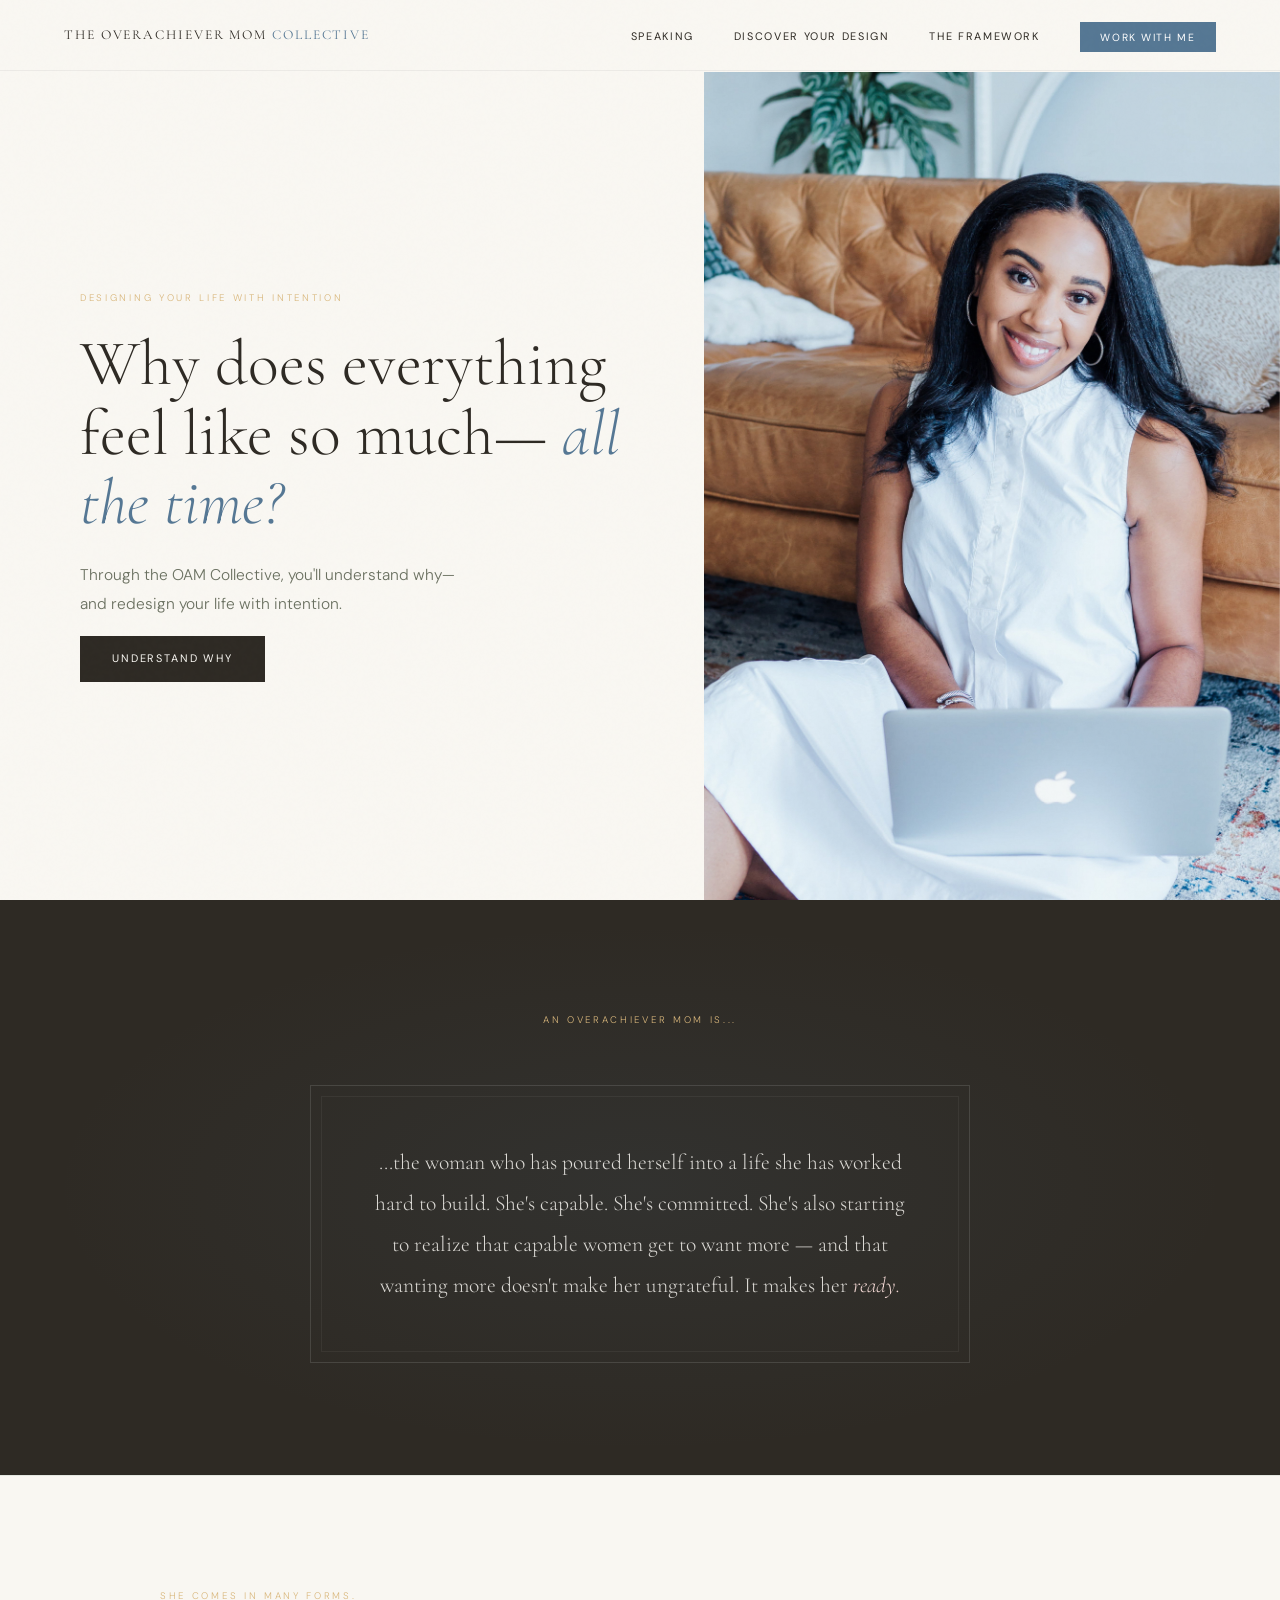
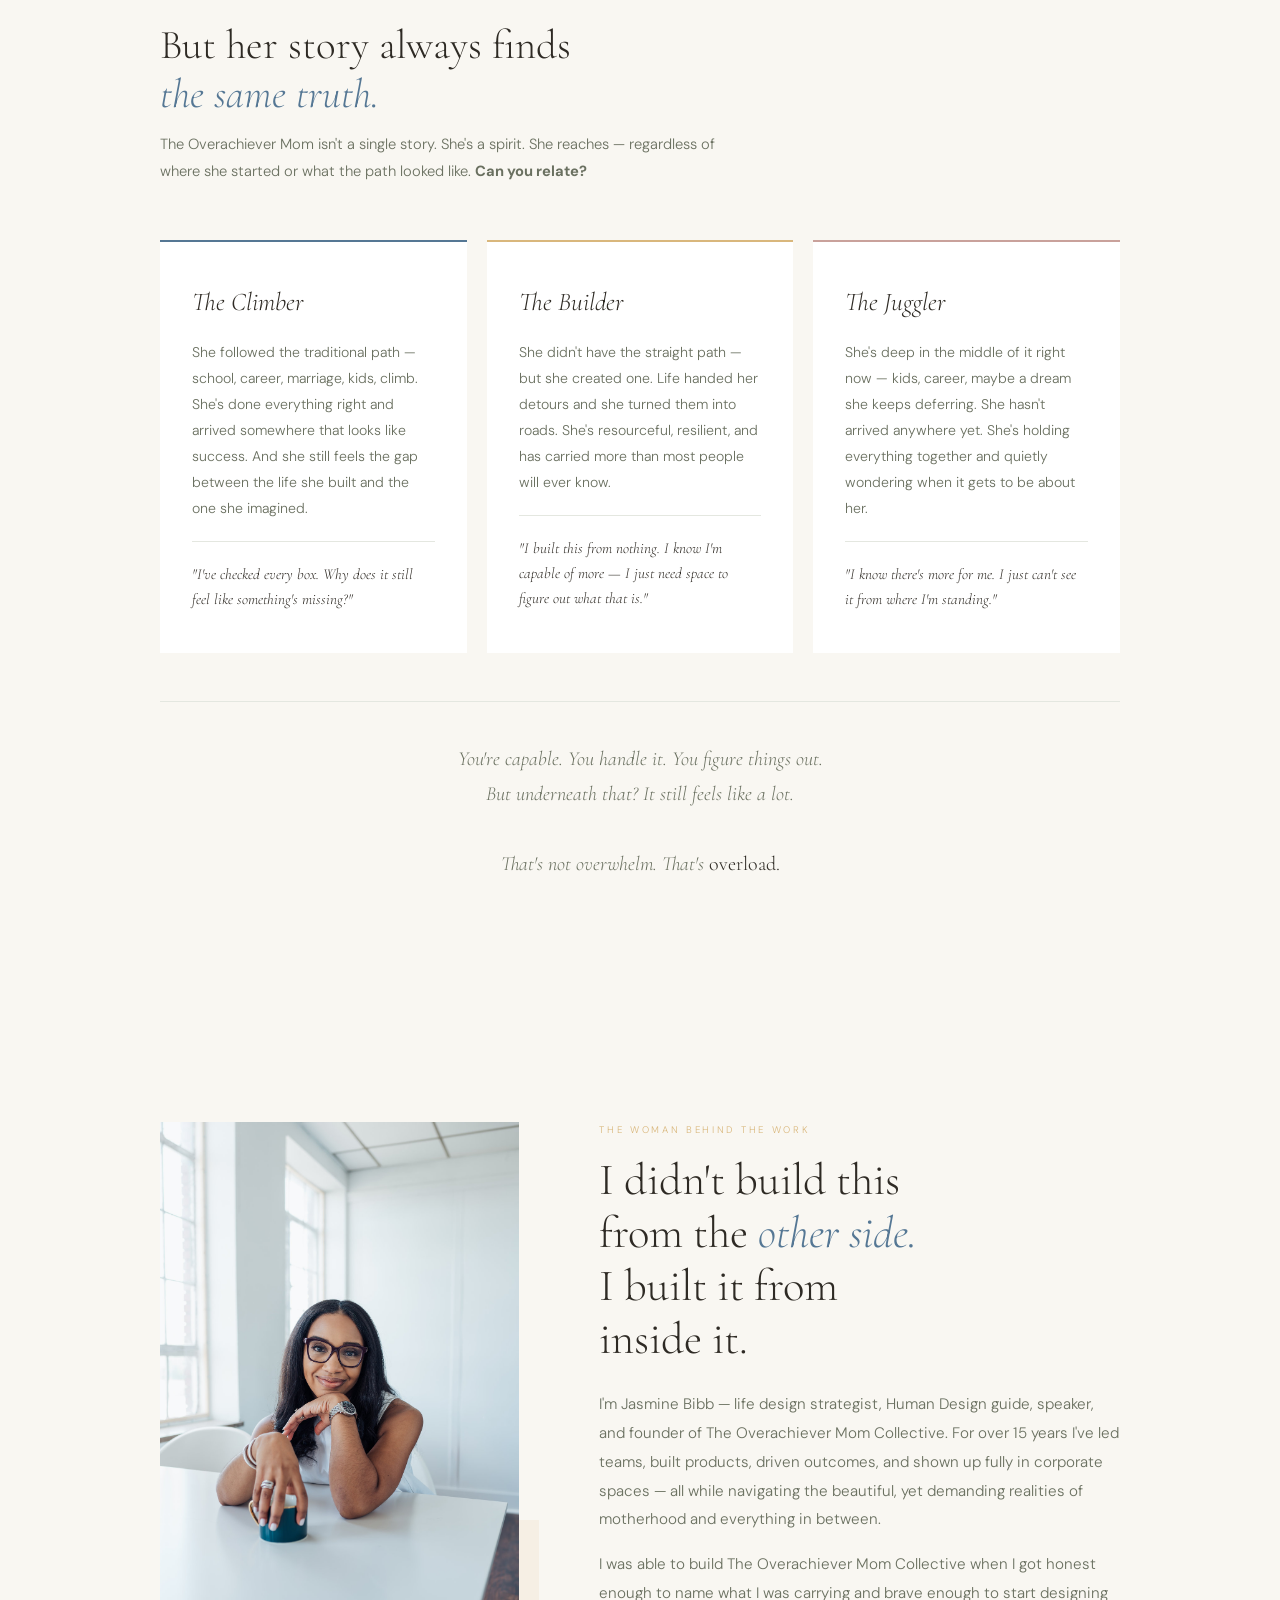
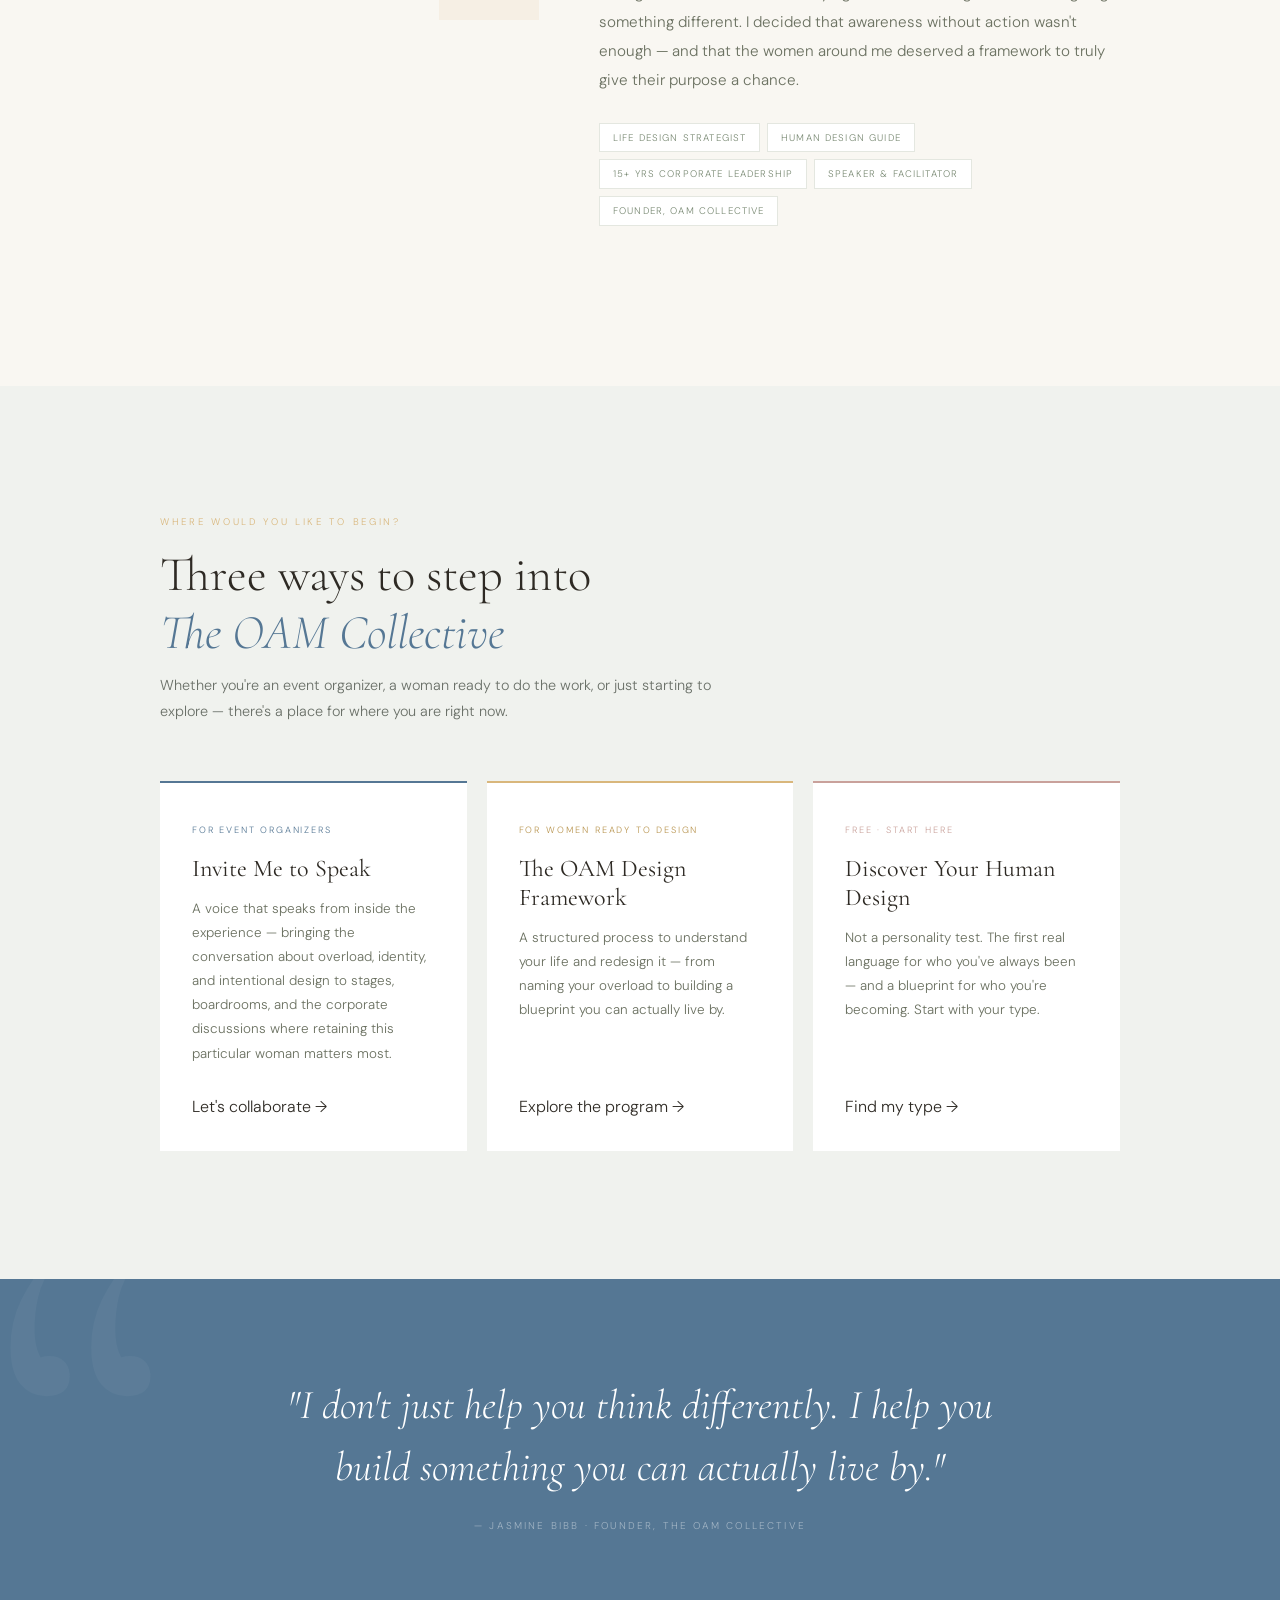
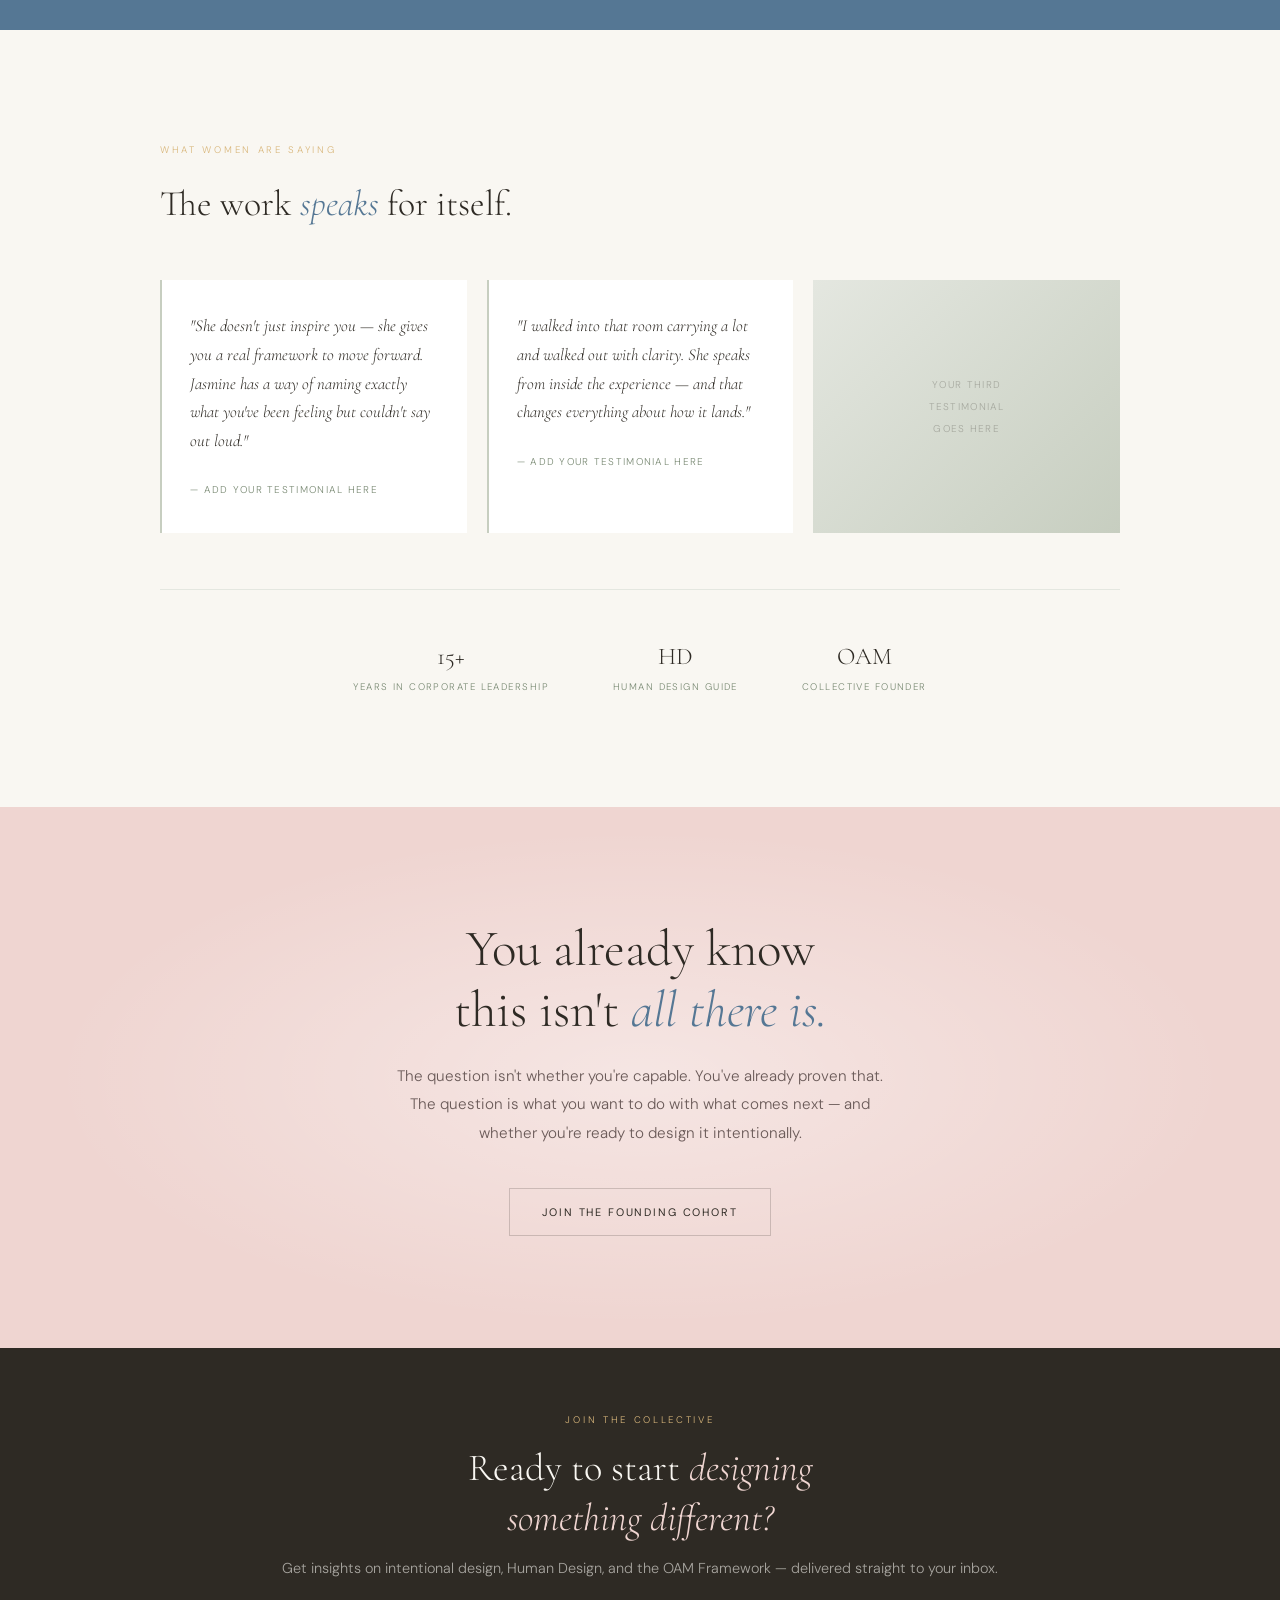
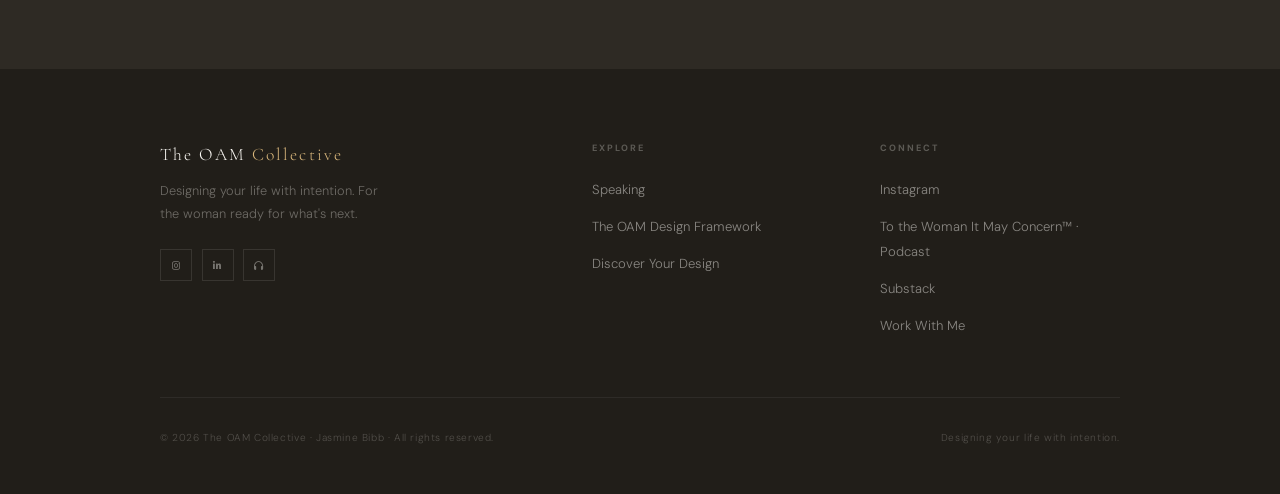
==== commit a55f2d7e: "Fix: restore missing opening brace on :root CSS block (restores all colors and fonts)" ====
--- a/index.html
+++ b/index.html
@@ -9,7 +9,7 @@
 <style>
   *, *::before, *::after { box-sizing: border-box; margin: 0; padding: 0; }
 
-  :root 
+  :root {
     --cream: #F9F7F2;
     --white: #FFFFFF;
     --charcoal: #2E2A24;
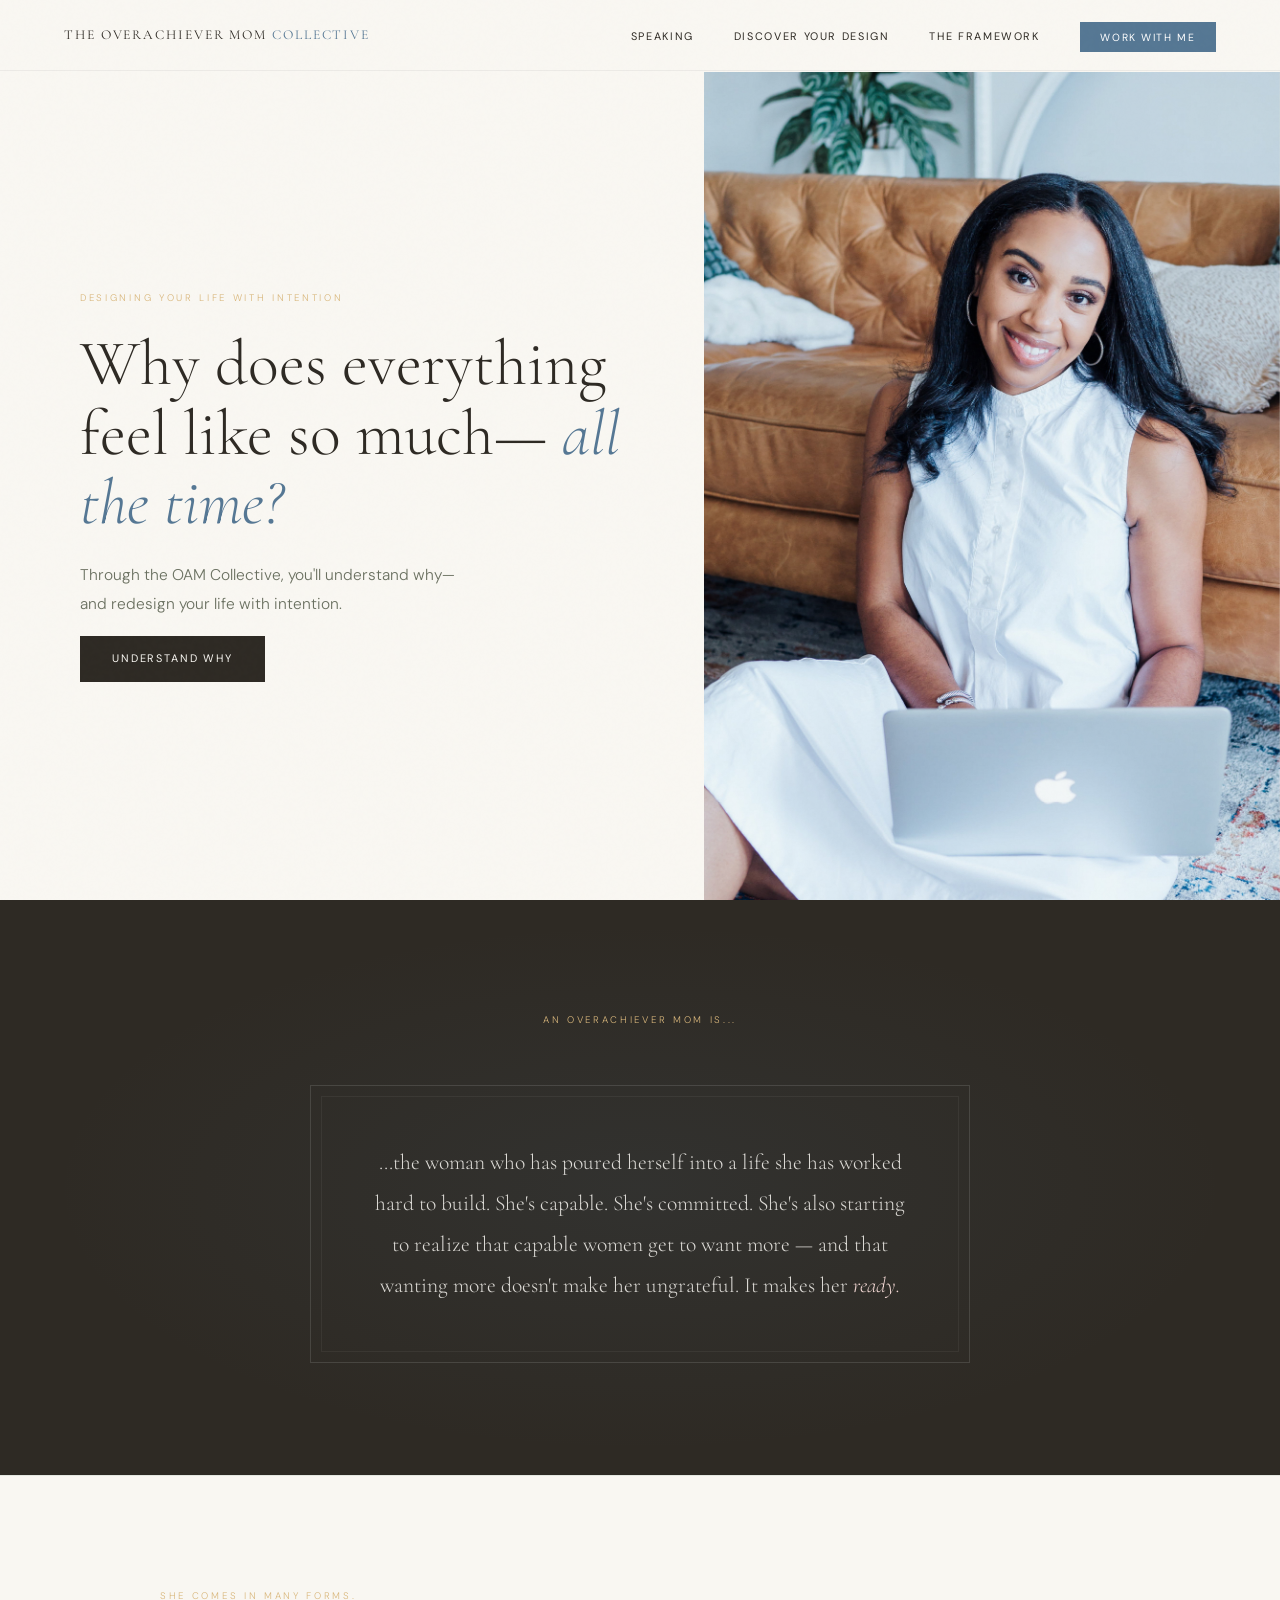
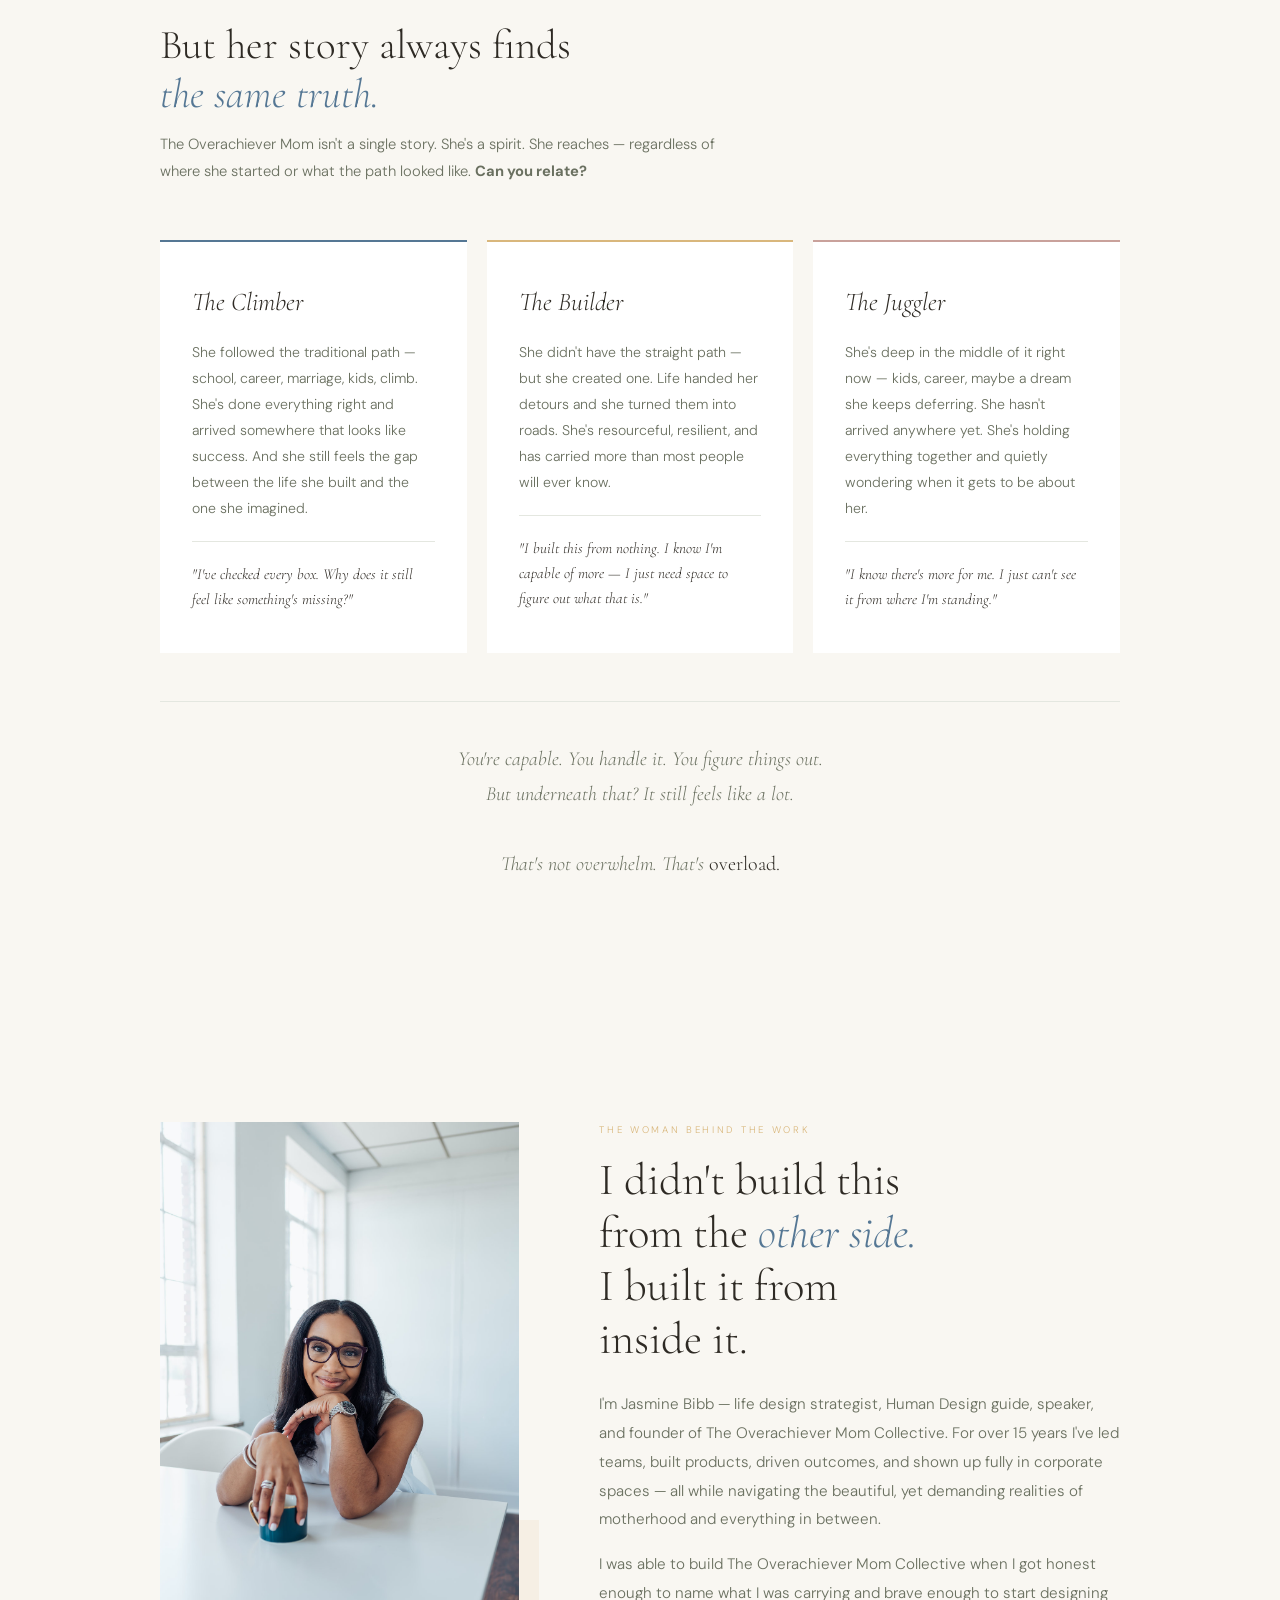
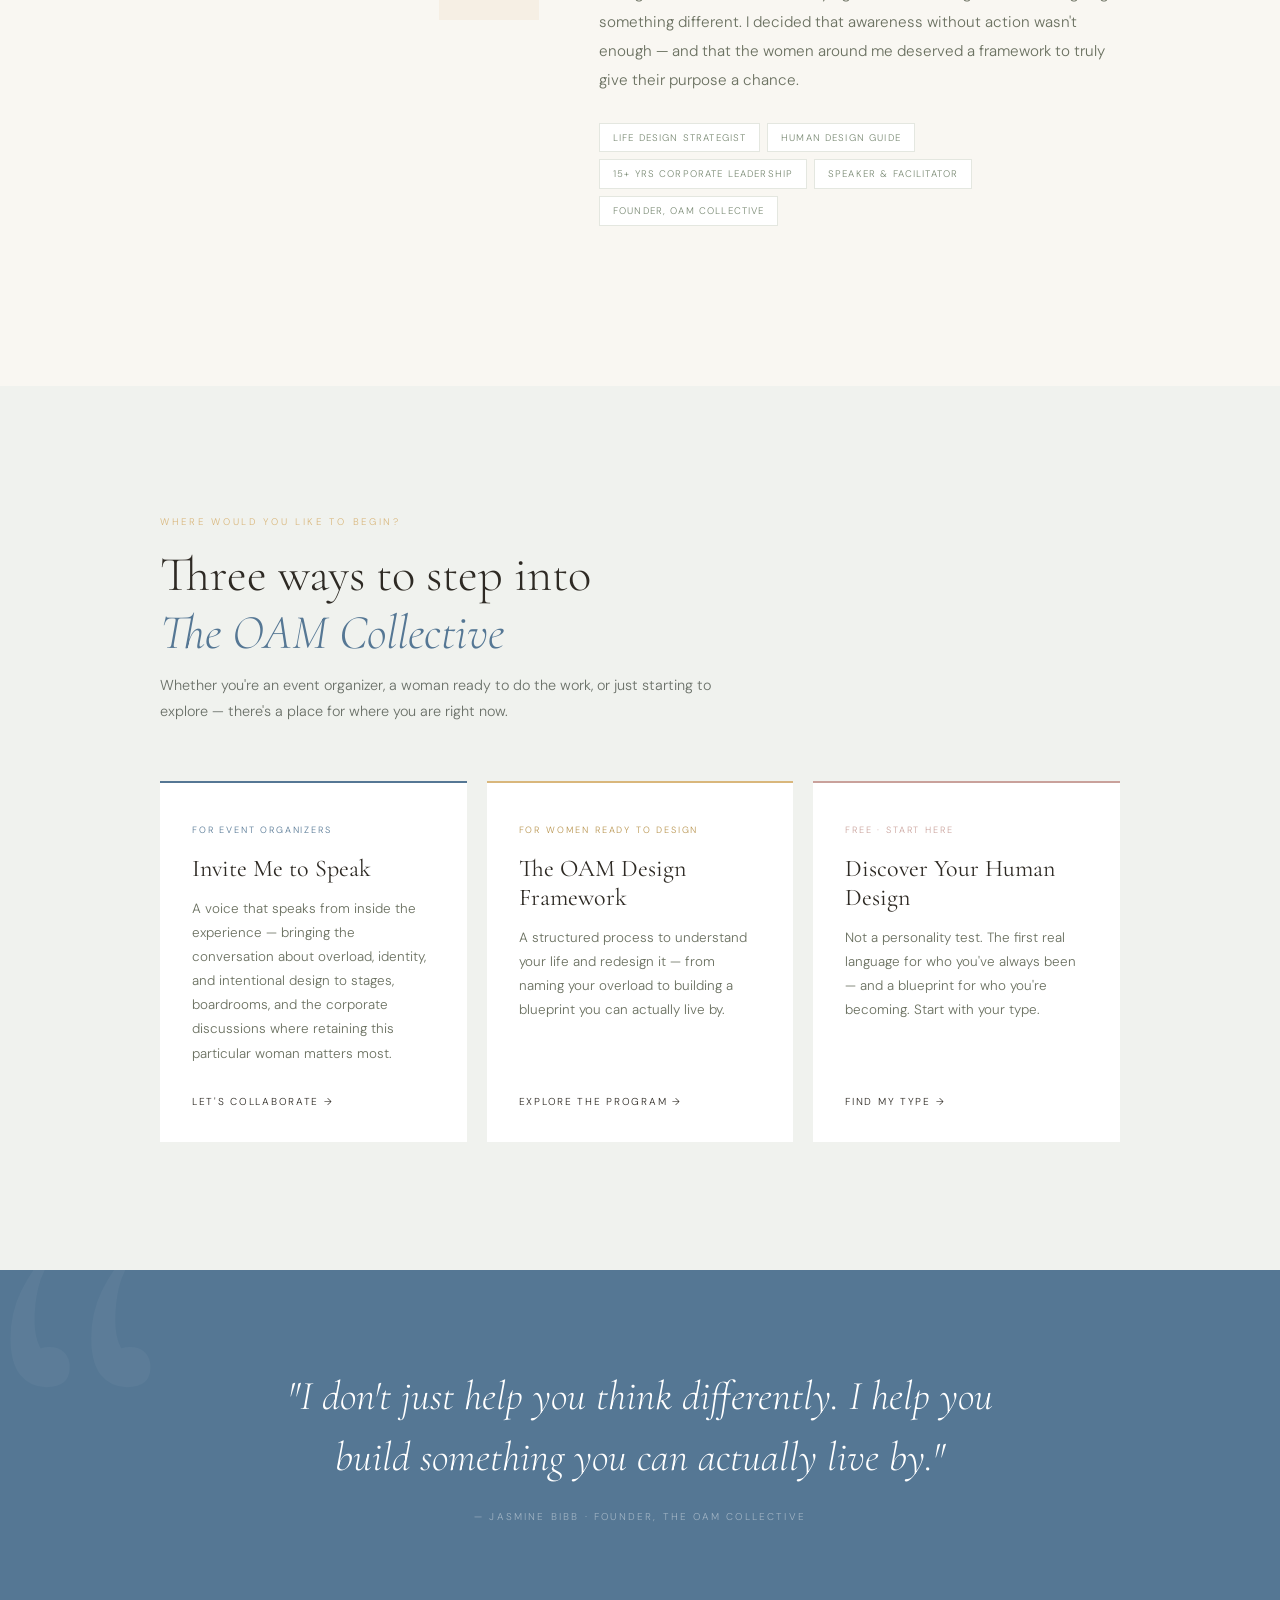
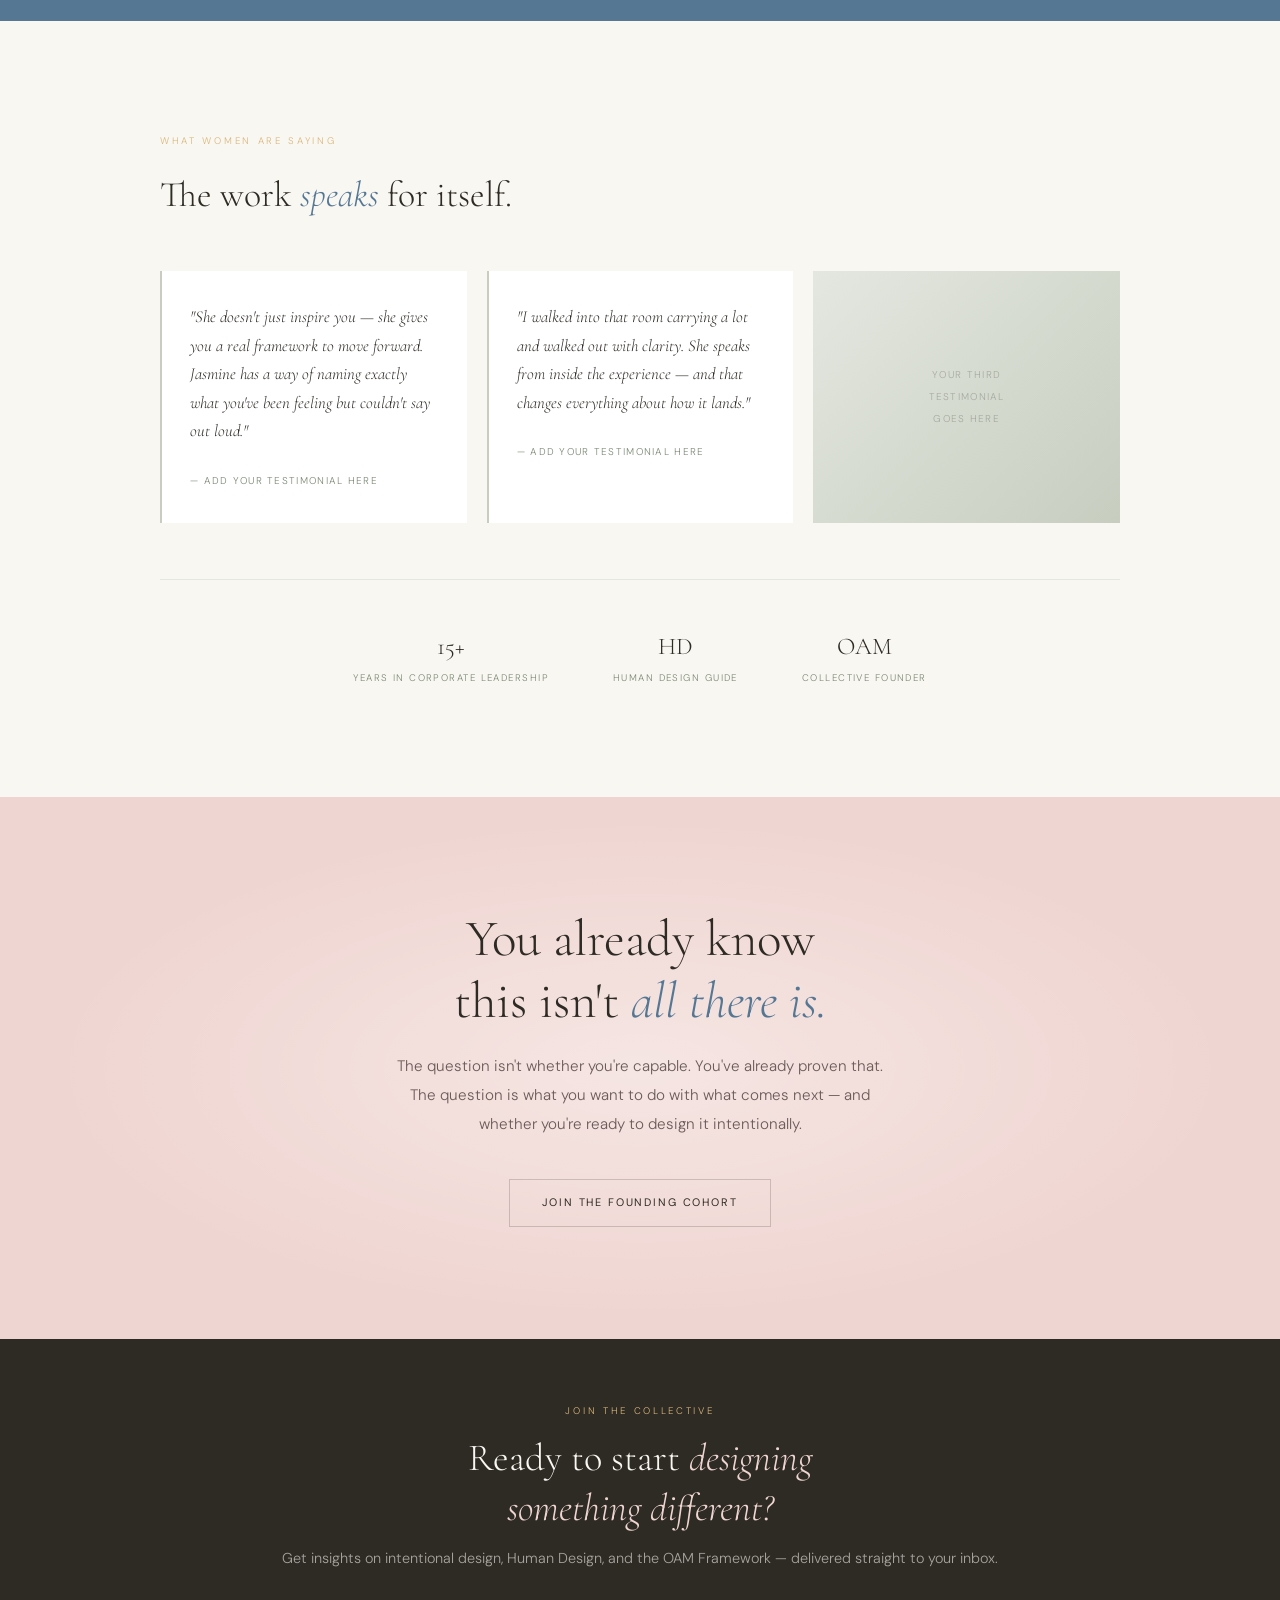
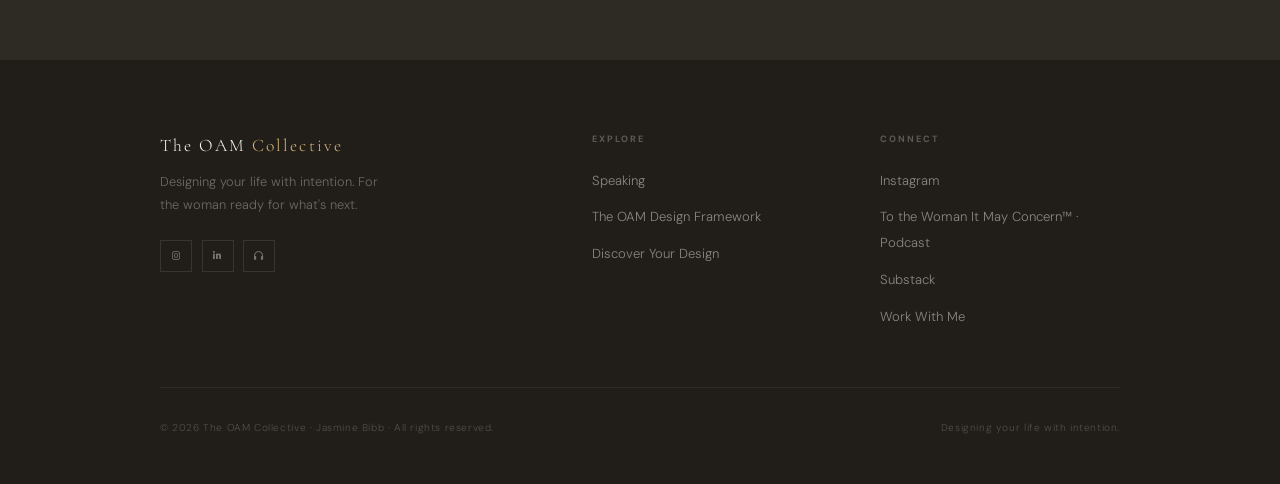
==== commit a5097c14: "Fix: restore missing opening brace on .door-link CSS rule" ====
--- a/index.html
+++ b/index.html
@@ -544,7 +544,7 @@
     color: #6a7060; flex: 1; margin-bottom: 1.75rem;
   }
 
-  .door-link 
+  .door-link {
     font-size: 0.63rem; letter-spacing: 0.17em; text-transform: uppercase;
     color: var(--charcoal); display: inline-flex; align-items: center; gap: 0.5rem;
     margin-top: auto; transition: gap 0.2s;
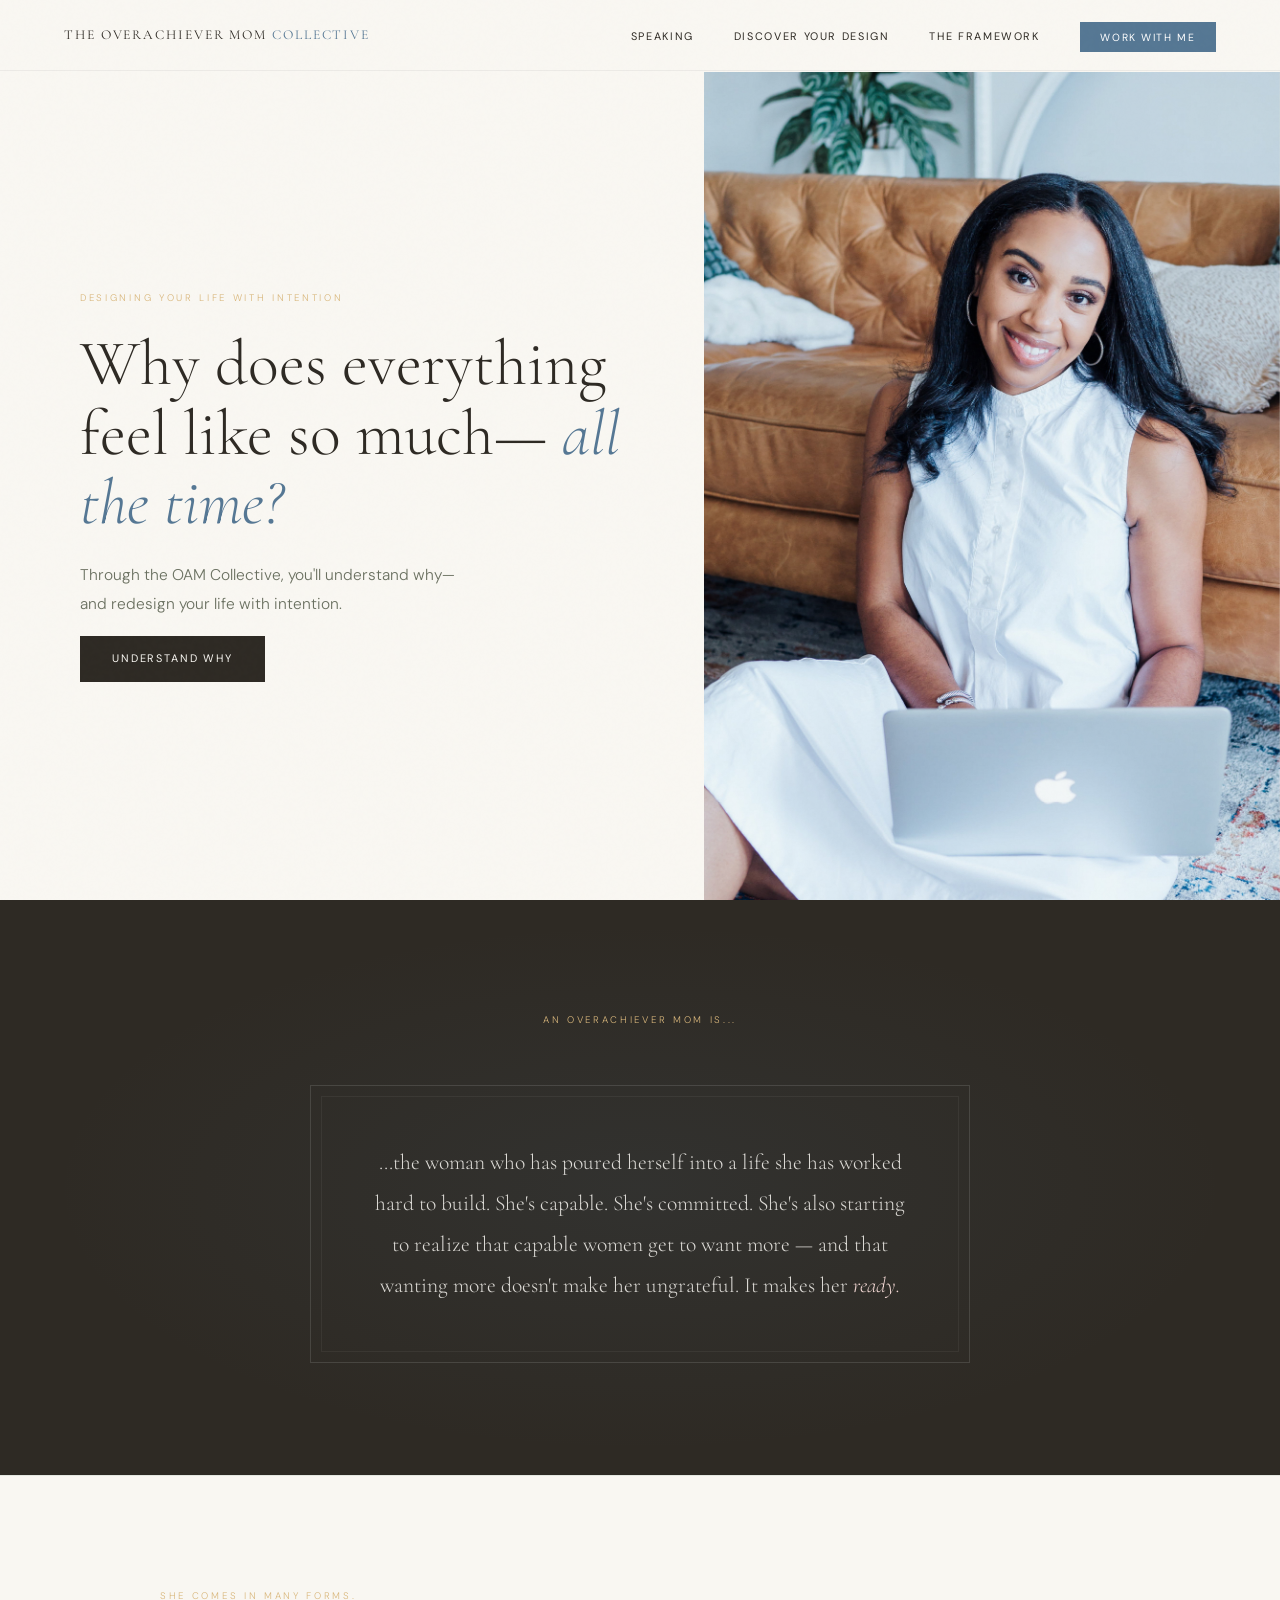
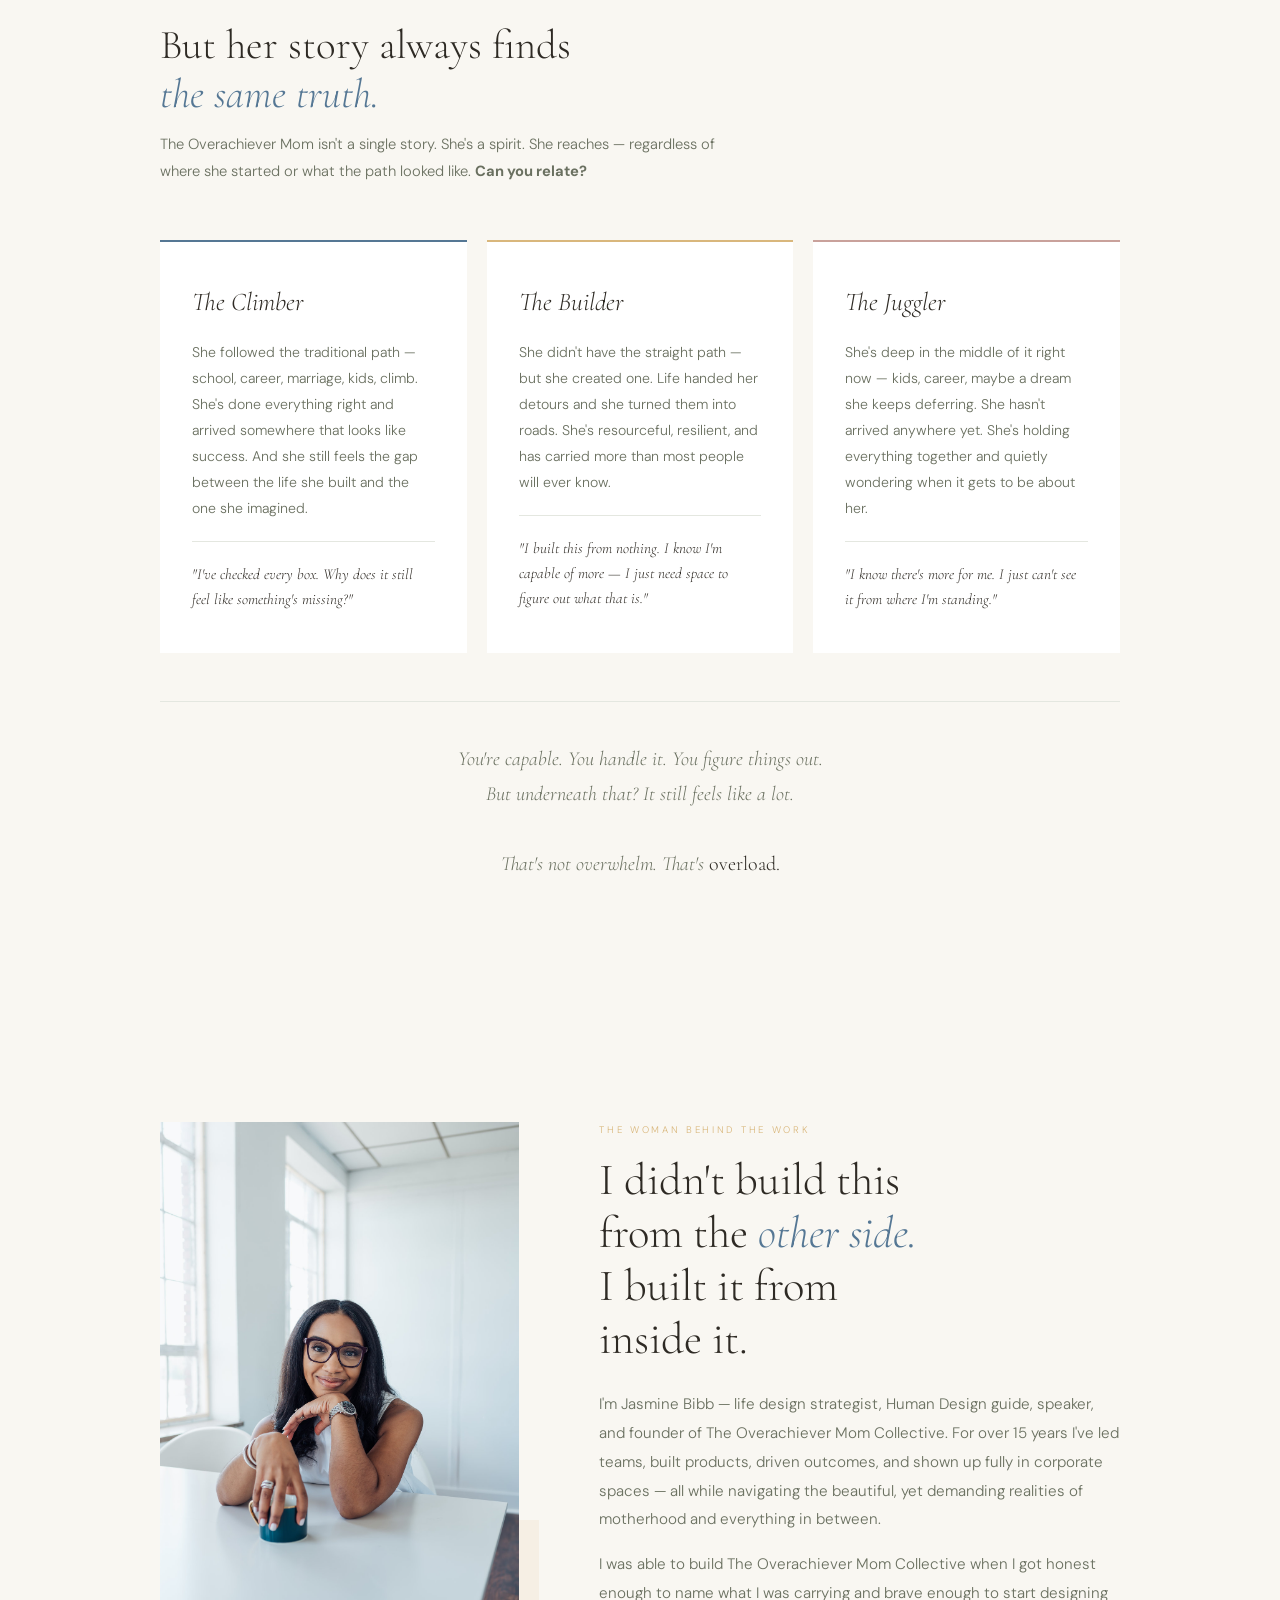
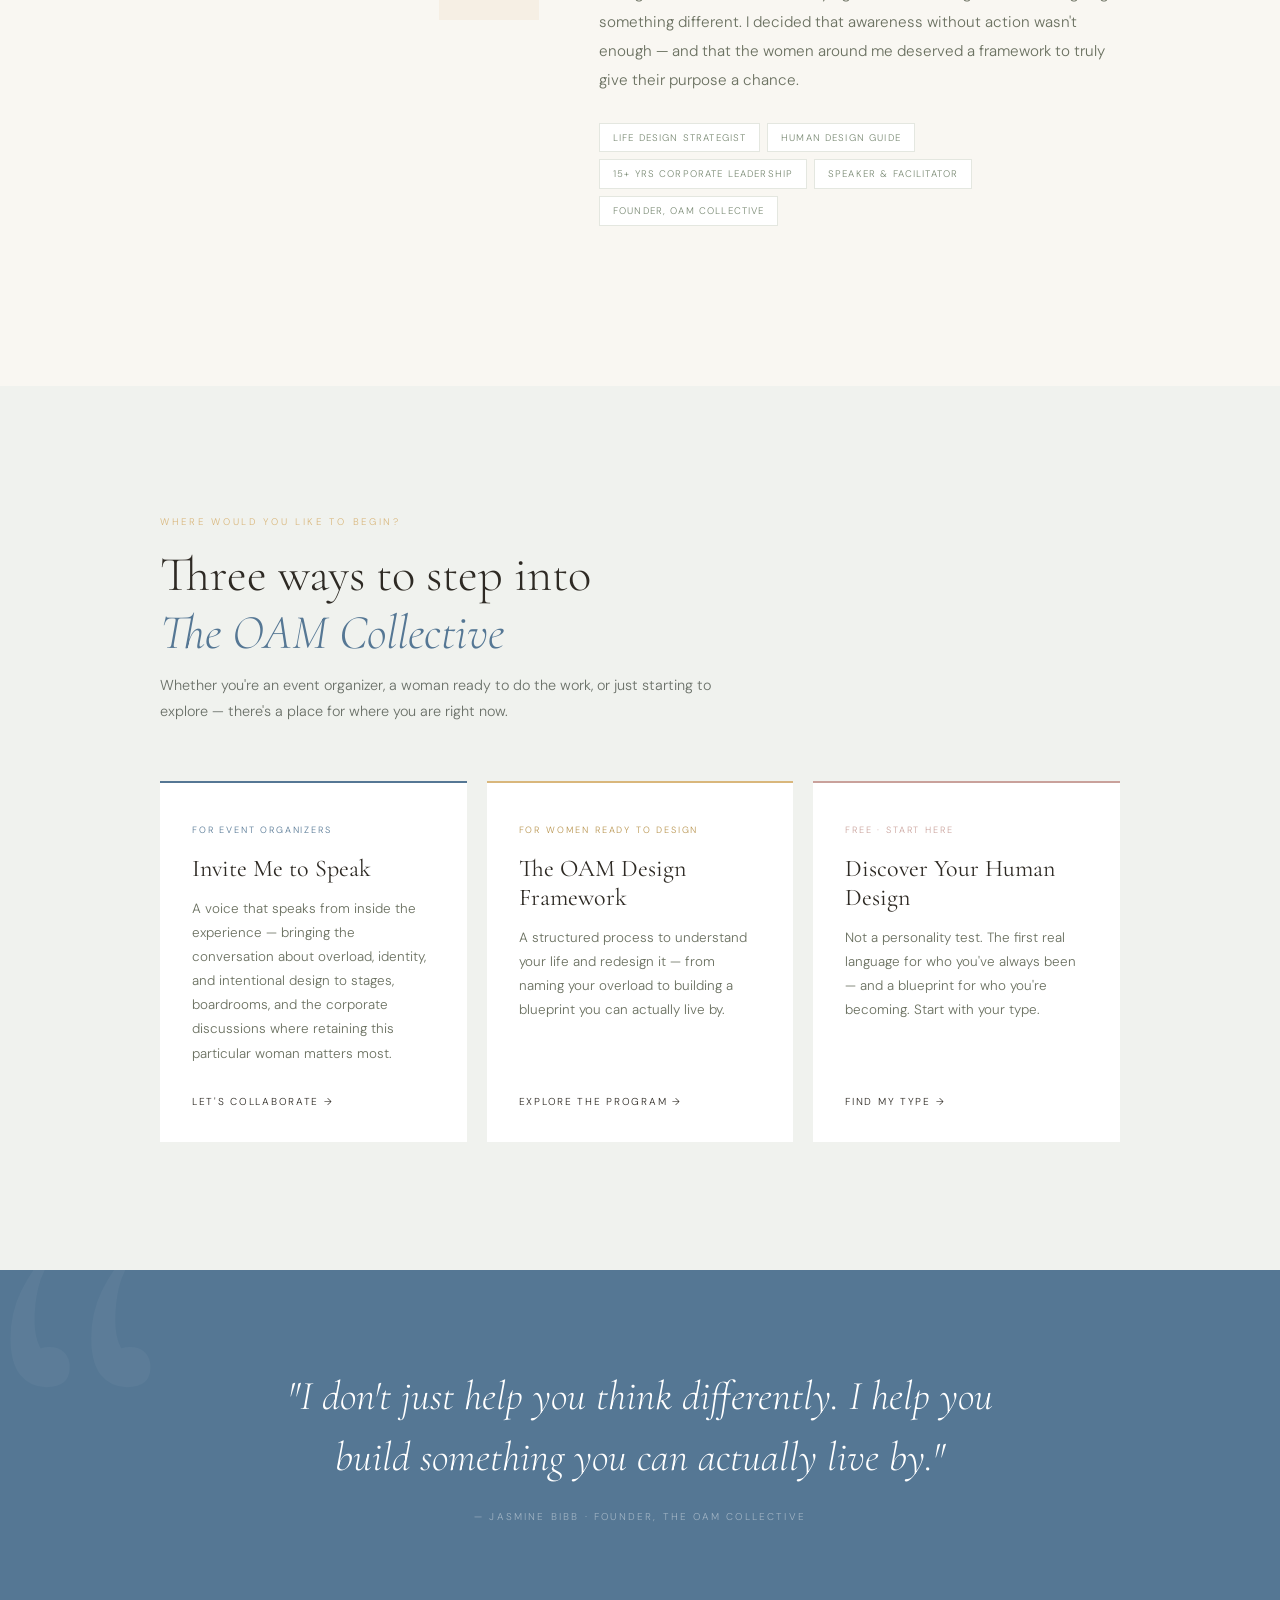
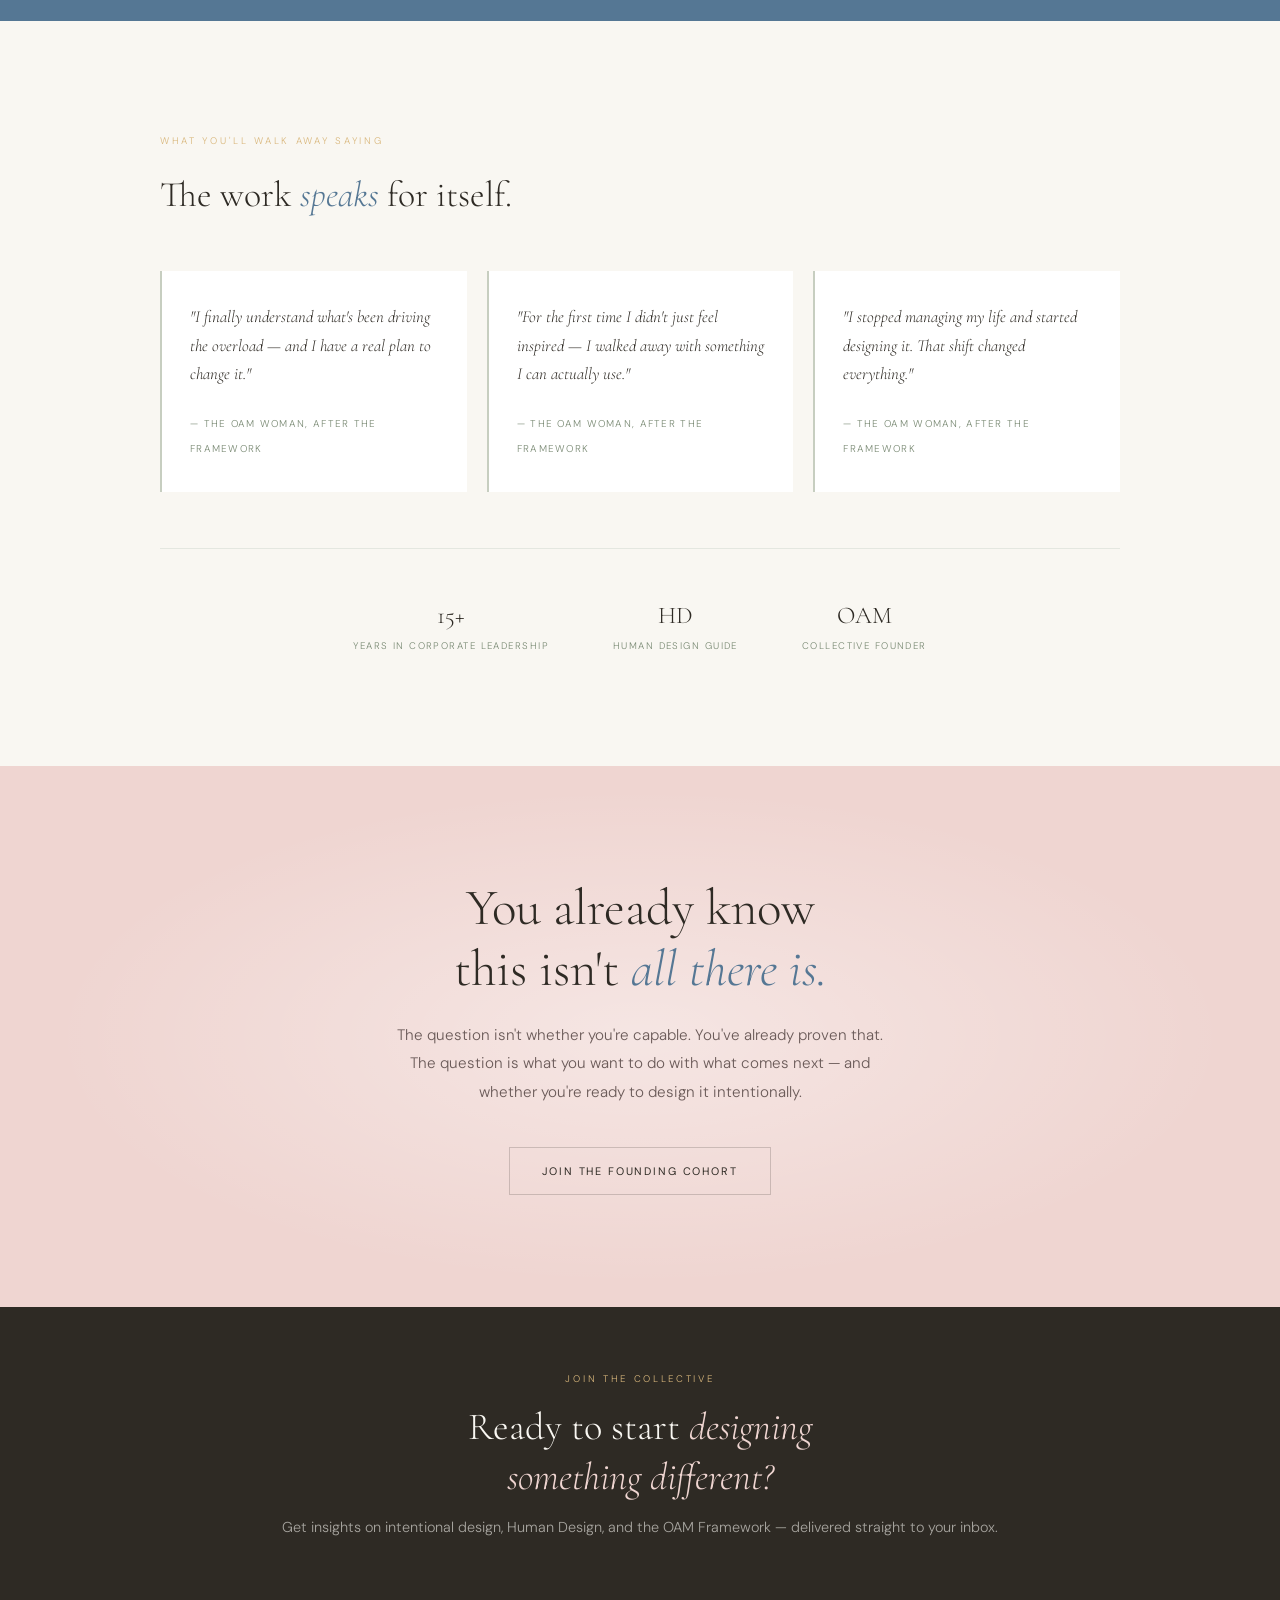
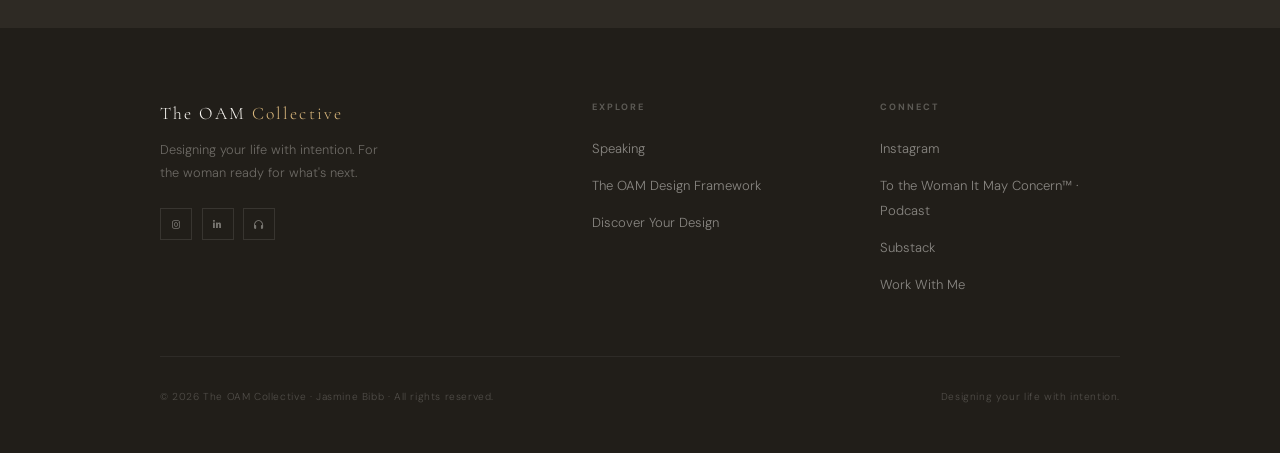
==== commit 597f8a77: "Update homepage: repurpose testimonials as forward-facing statements" ====
--- a/index.html
+++ b/index.html
@@ -979,20 +979,21 @@
 <section class="proof">
   <div class="proof-inner">
     <div class="proof-header reveal">
-      <span class="eyebrow">What women are saying</span>
+      <span class="eyebrow">What you'll walk away saying</span>
       <h2>The work <em>speaks</em> for itself.</h2>
     </div>
     <div class="proof-grid">
       <div class="proof-card reveal reveal-d1">
-        <p class="proof-quote">"She doesn't just inspire you — she gives you a real framework to move forward. Jasmine has a way of naming exactly what you've been feeling but couldn't say out loud."</p>
-        <span class="proof-attr">— Add your testimonial here</span>
+        <p class="proof-quote">"I finally understand what's been driving the overload — and I have a real plan to change it."</p>
+        <span class="proof-attr">— The OAM Woman, after the Framework</span>
       </div>
       <div class="proof-card reveal reveal-d2">
-        <p class="proof-quote">"I walked into that room carrying a lot and walked out with clarity. She speaks from inside the experience — and that changes everything about how it lands."</p>
-        <span class="proof-attr">— Add your testimonial here</span>
+        <p class="proof-quote">"For the first time I didn't just feel inspired — I walked away with something I can actually use."</p>
+        <span class="proof-attr">— The OAM Woman, after the Framework</span>
       </div>
-      <div class="proof-placeholder reveal reveal-d3">
-        <p>Your third<br>testimonial<br>goes here</p>
+      <div class="proof-card reveal reveal-d3">
+        <p class="proof-quote">"I stopped managing my life and started designing it. That shift changed everything."</p>
+        <span class="proof-attr">— The OAM Woman, after the Framework</span>
       </div>
     </div>
     <div class="cred-strip reveal">
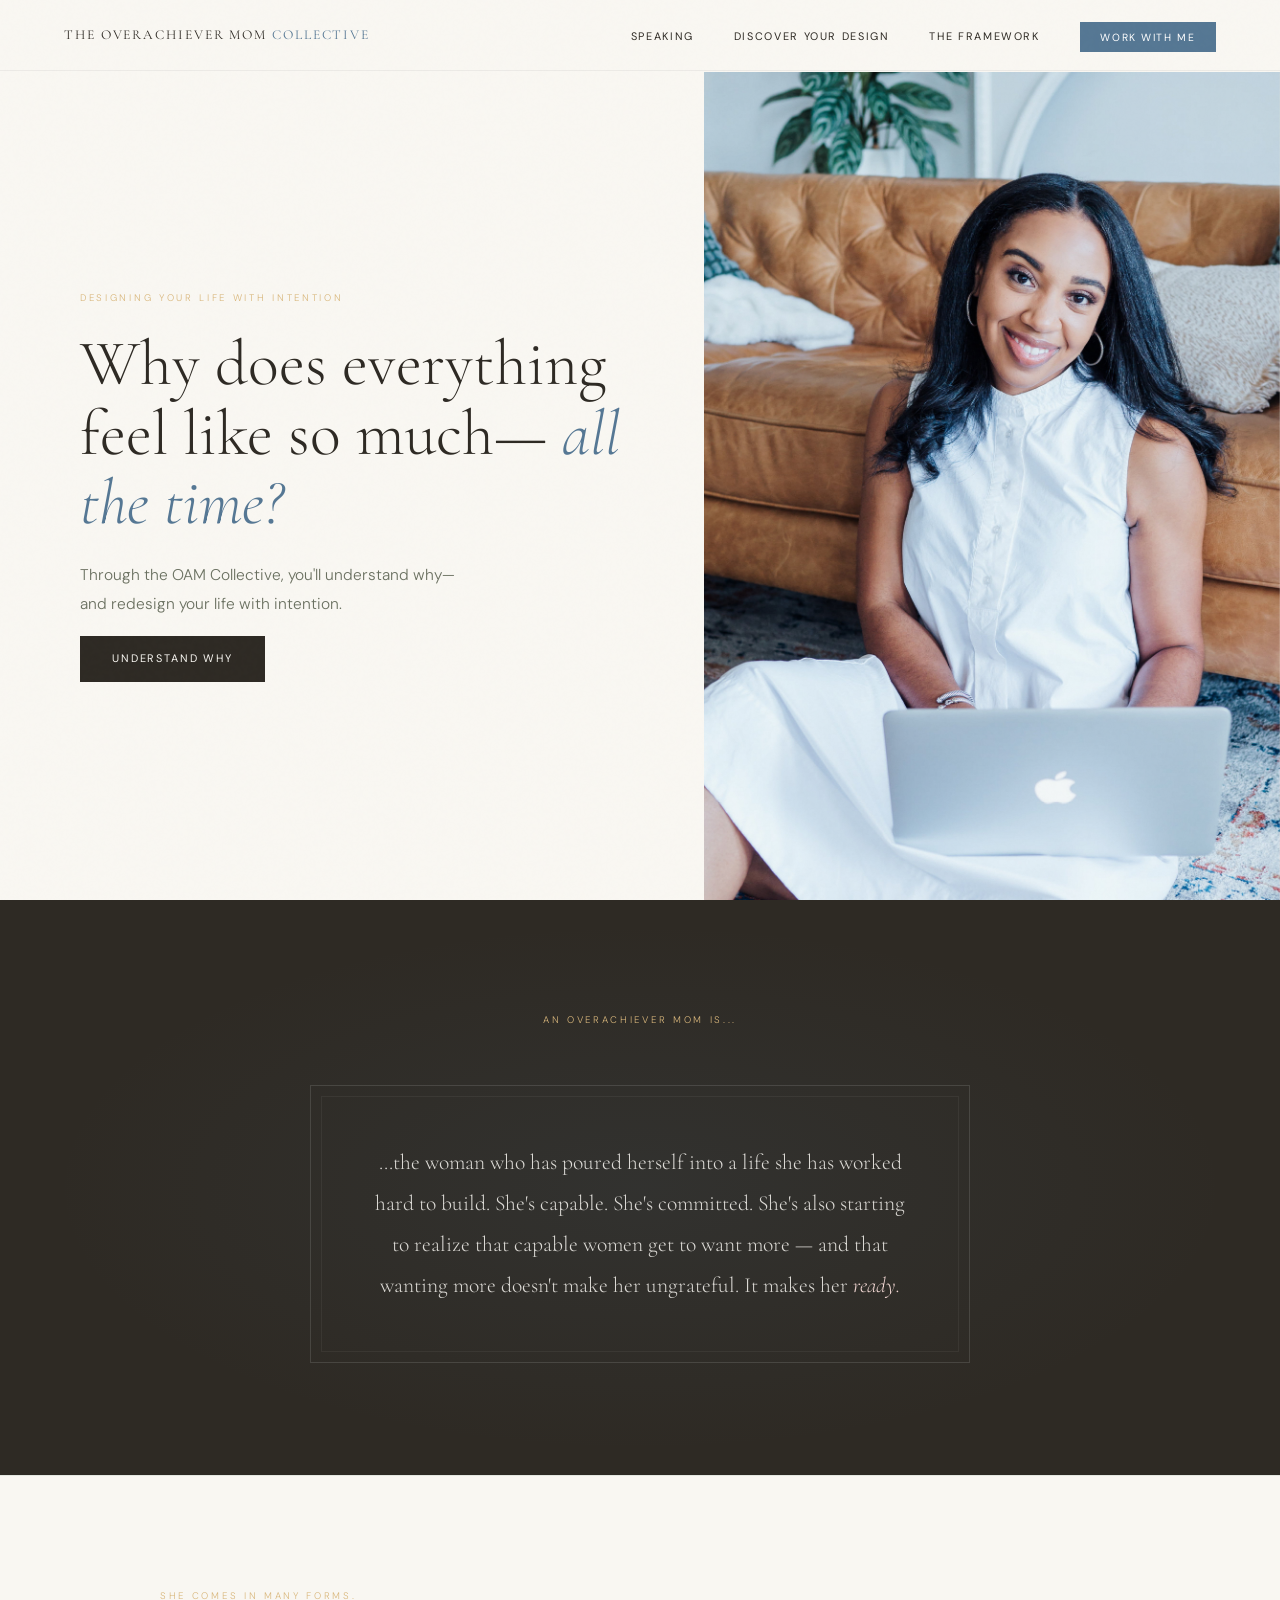
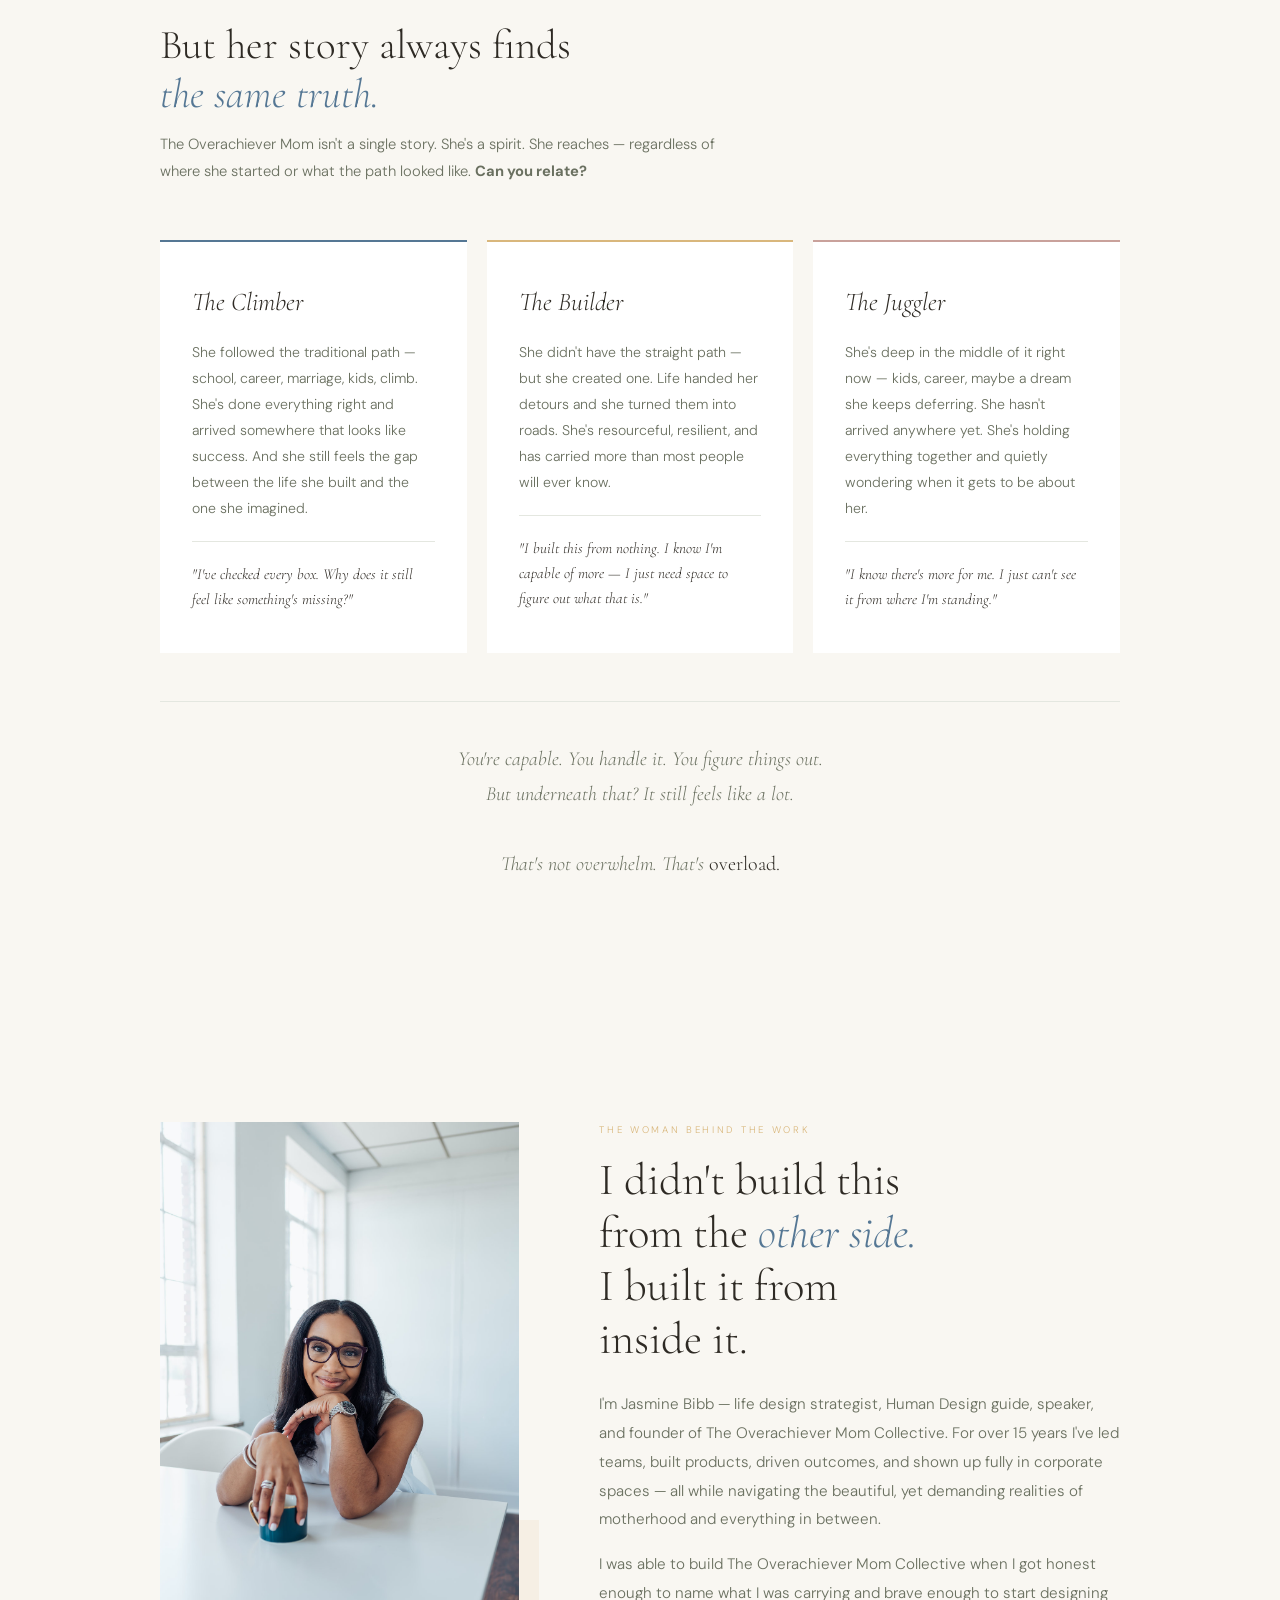
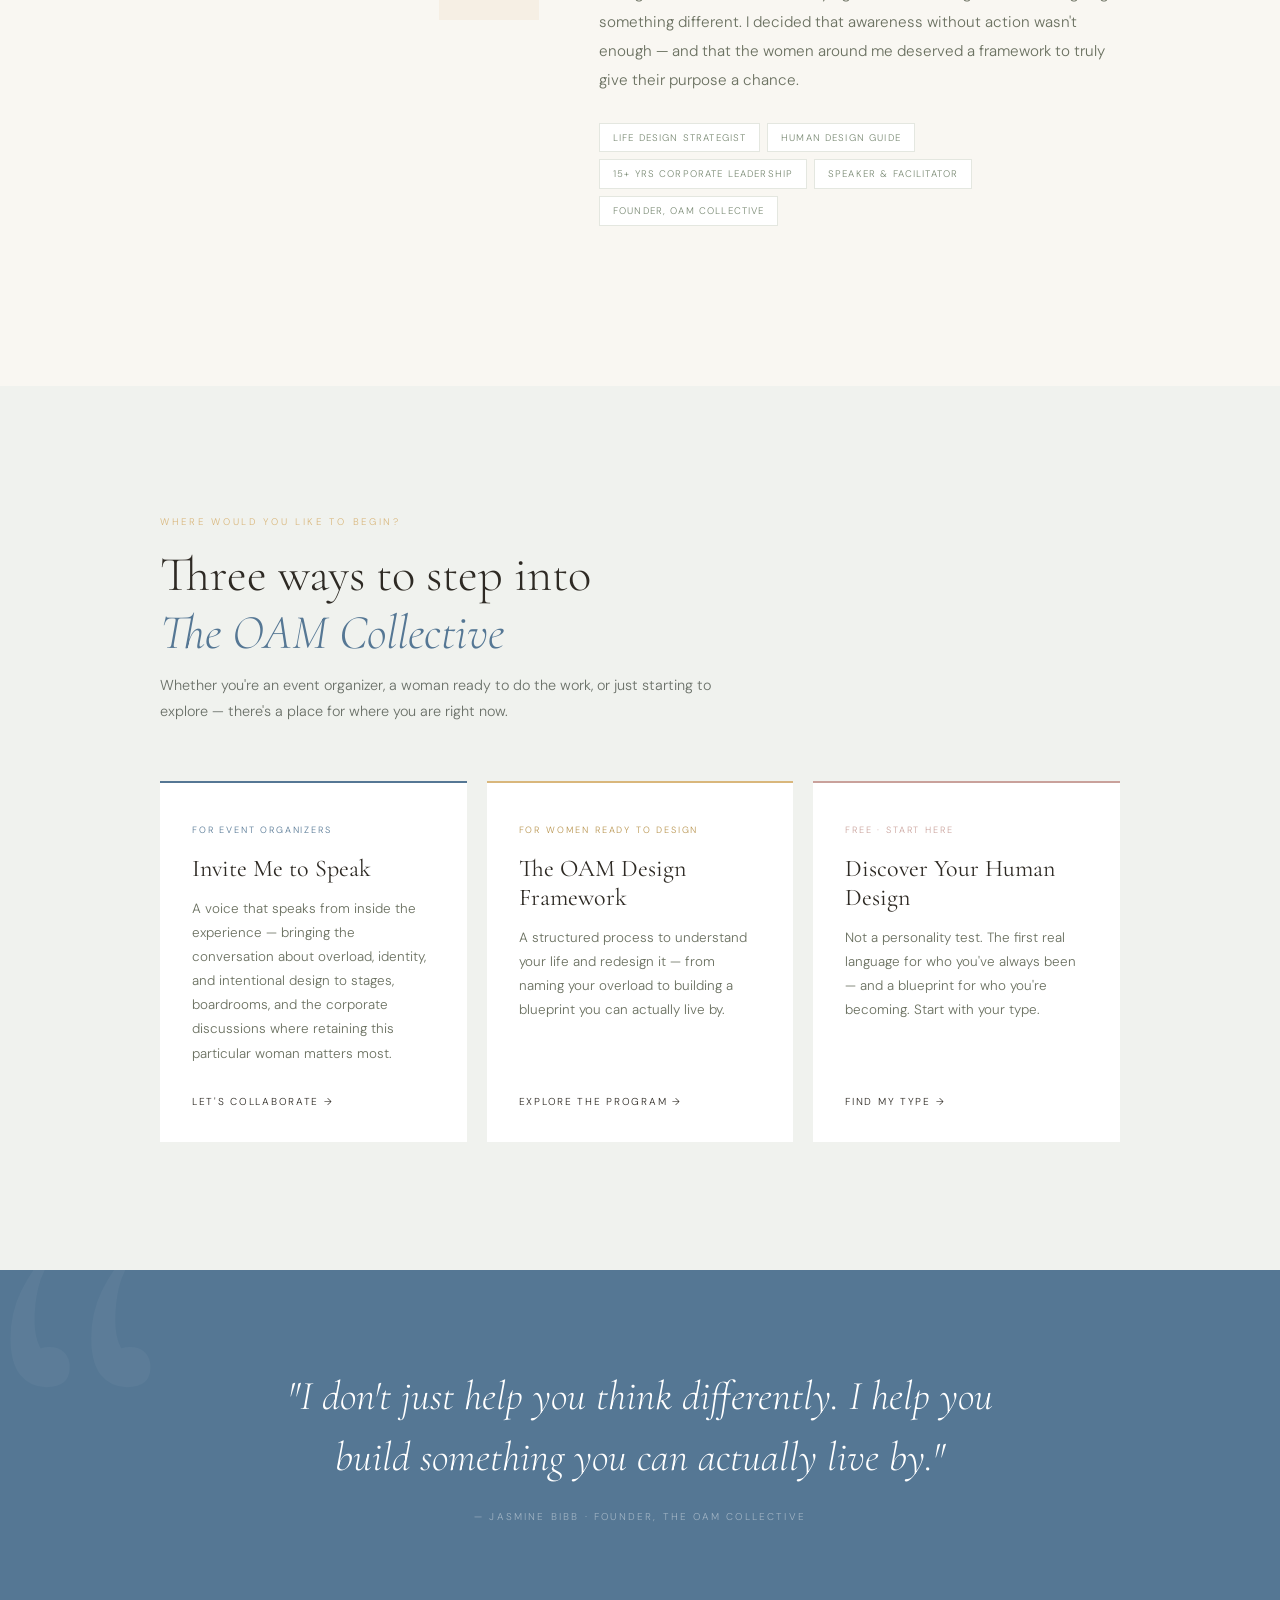
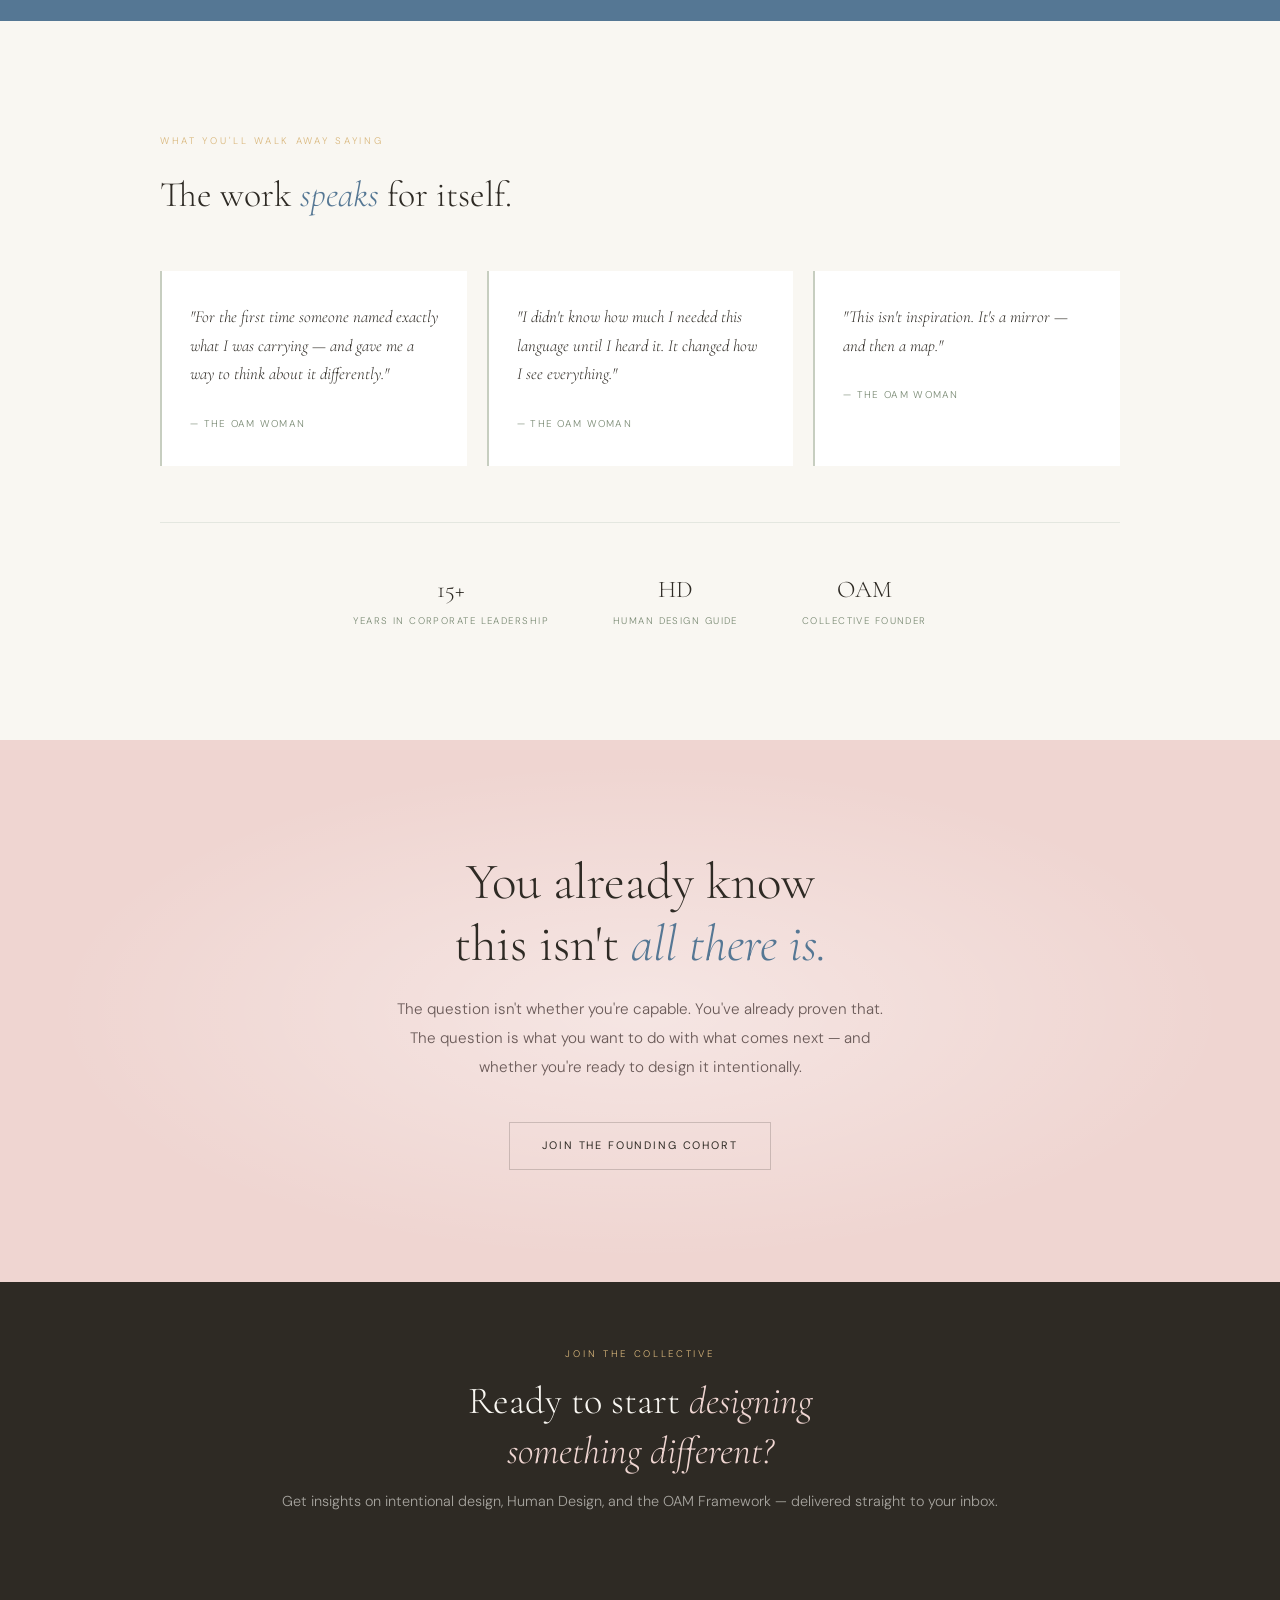
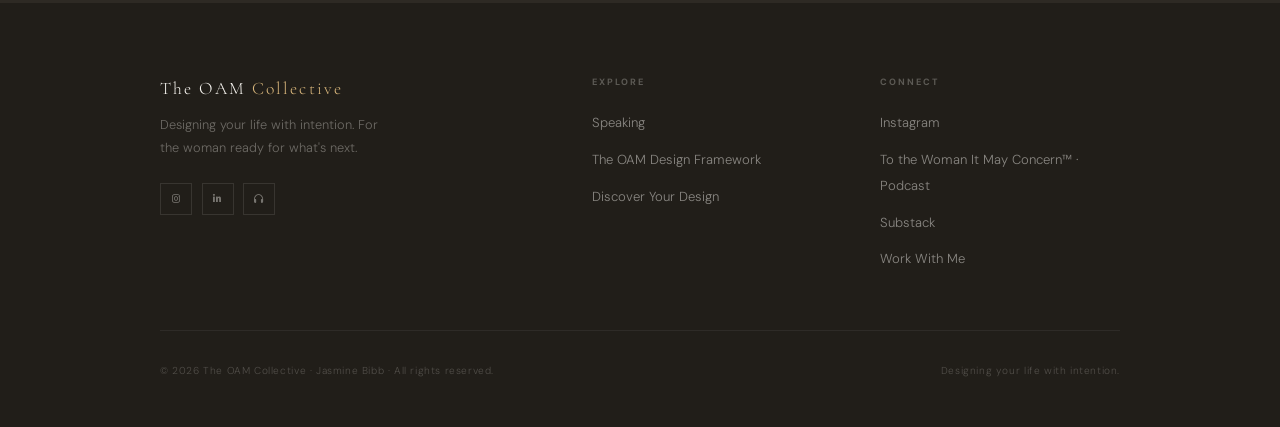
==== commit 852d610e: "Update homepage: update testimonials with OAM brand-level statements" ====
--- a/index.html
+++ b/index.html
@@ -984,16 +984,16 @@
     </div>
     <div class="proof-grid">
       <div class="proof-card reveal reveal-d1">
-        <p class="proof-quote">"I finally understand what's been driving the overload — and I have a real plan to change it."</p>
-        <span class="proof-attr">— The OAM Woman, after the Framework</span>
+        <p class="proof-quote">"For the first time someone named exactly what I was carrying — and gave me a way to think about it differently."</p>
+        <span class="proof-attr">— The OAM Woman</span>
       </div>
       <div class="proof-card reveal reveal-d2">
-        <p class="proof-quote">"For the first time I didn't just feel inspired — I walked away with something I can actually use."</p>
-        <span class="proof-attr">— The OAM Woman, after the Framework</span>
+        <p class="proof-quote">"I didn't know how much I needed this language until I heard it. It changed how I see everything."</p>
+        <span class="proof-attr">— The OAM Woman</span>
       </div>
       <div class="proof-card reveal reveal-d3">
-        <p class="proof-quote">"I stopped managing my life and started designing it. That shift changed everything."</p>
-        <span class="proof-attr">— The OAM Woman, after the Framework</span>
+        <p class="proof-quote">"This isn't inspiration. It's a mirror — and then a map."</p>
+        <span class="proof-attr">— The OAM Woman</span>
       </div>
     </div>
     <div class="cred-strip reveal">
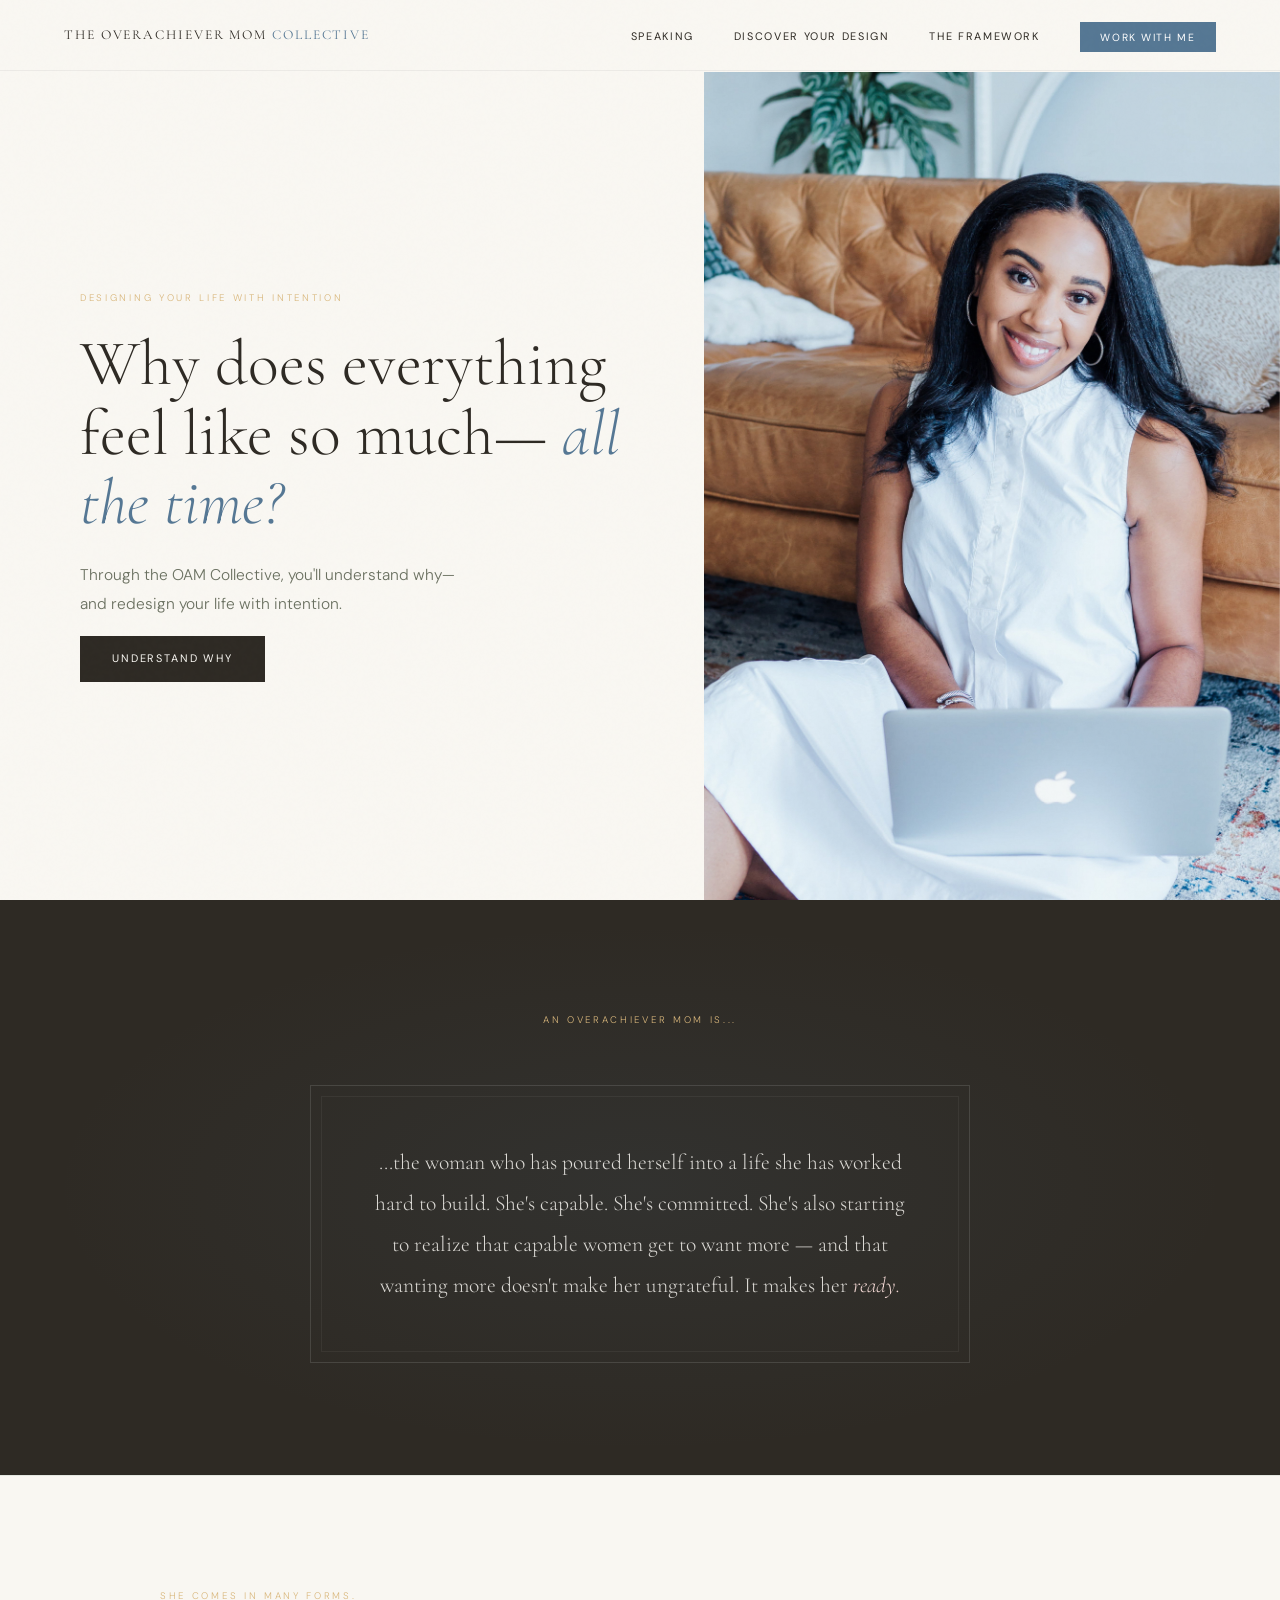
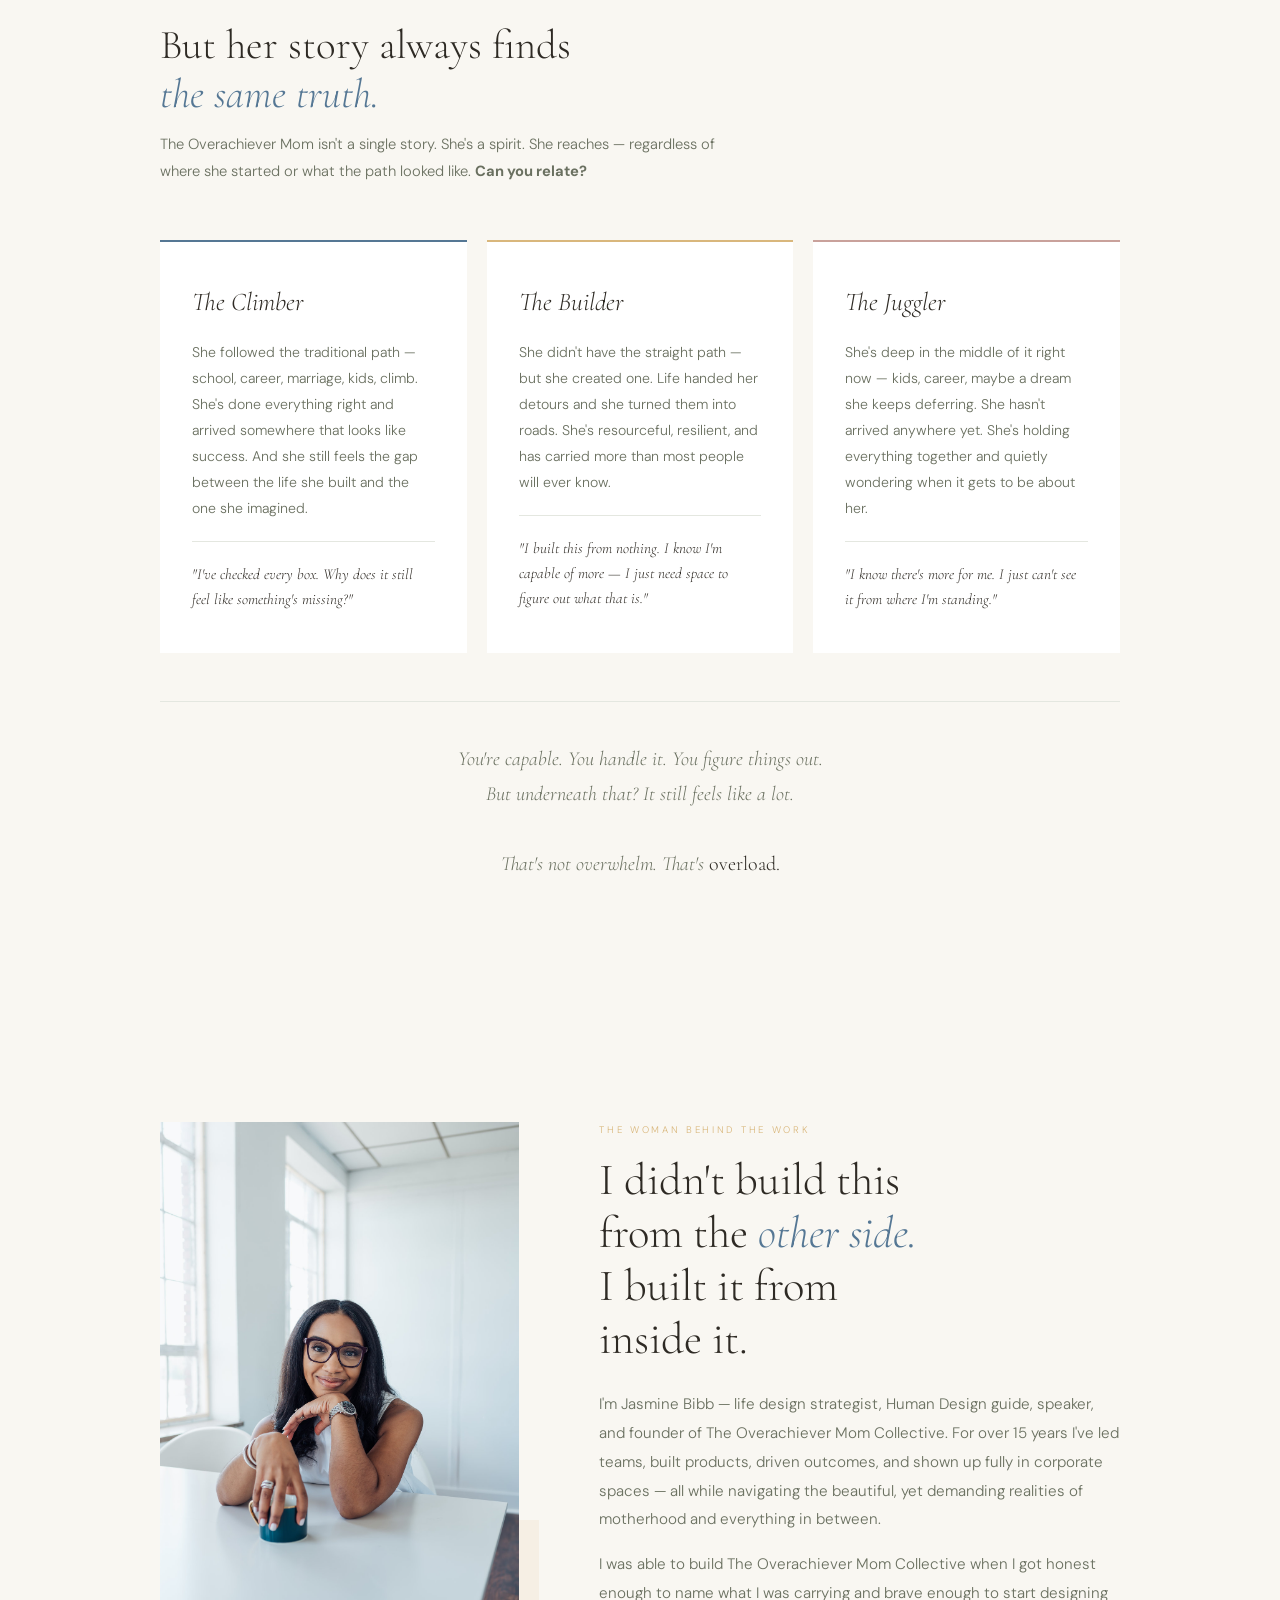
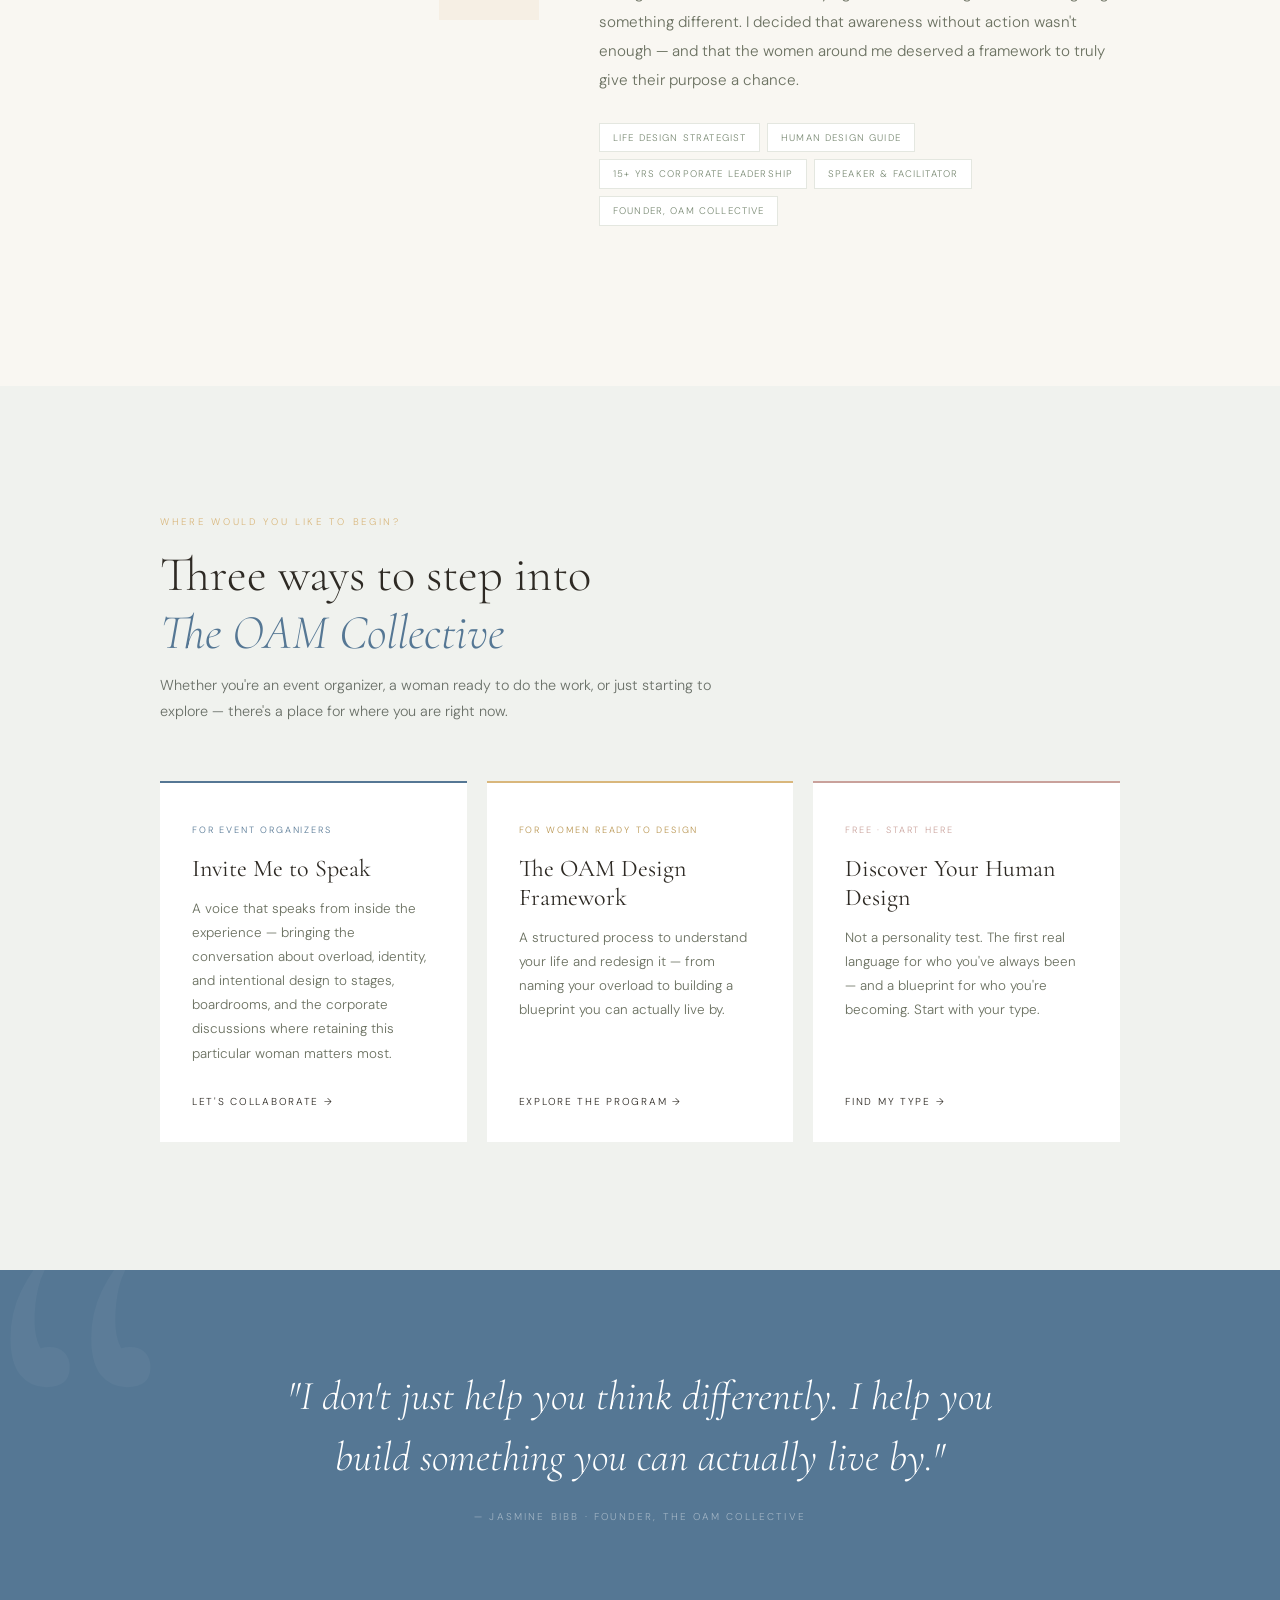
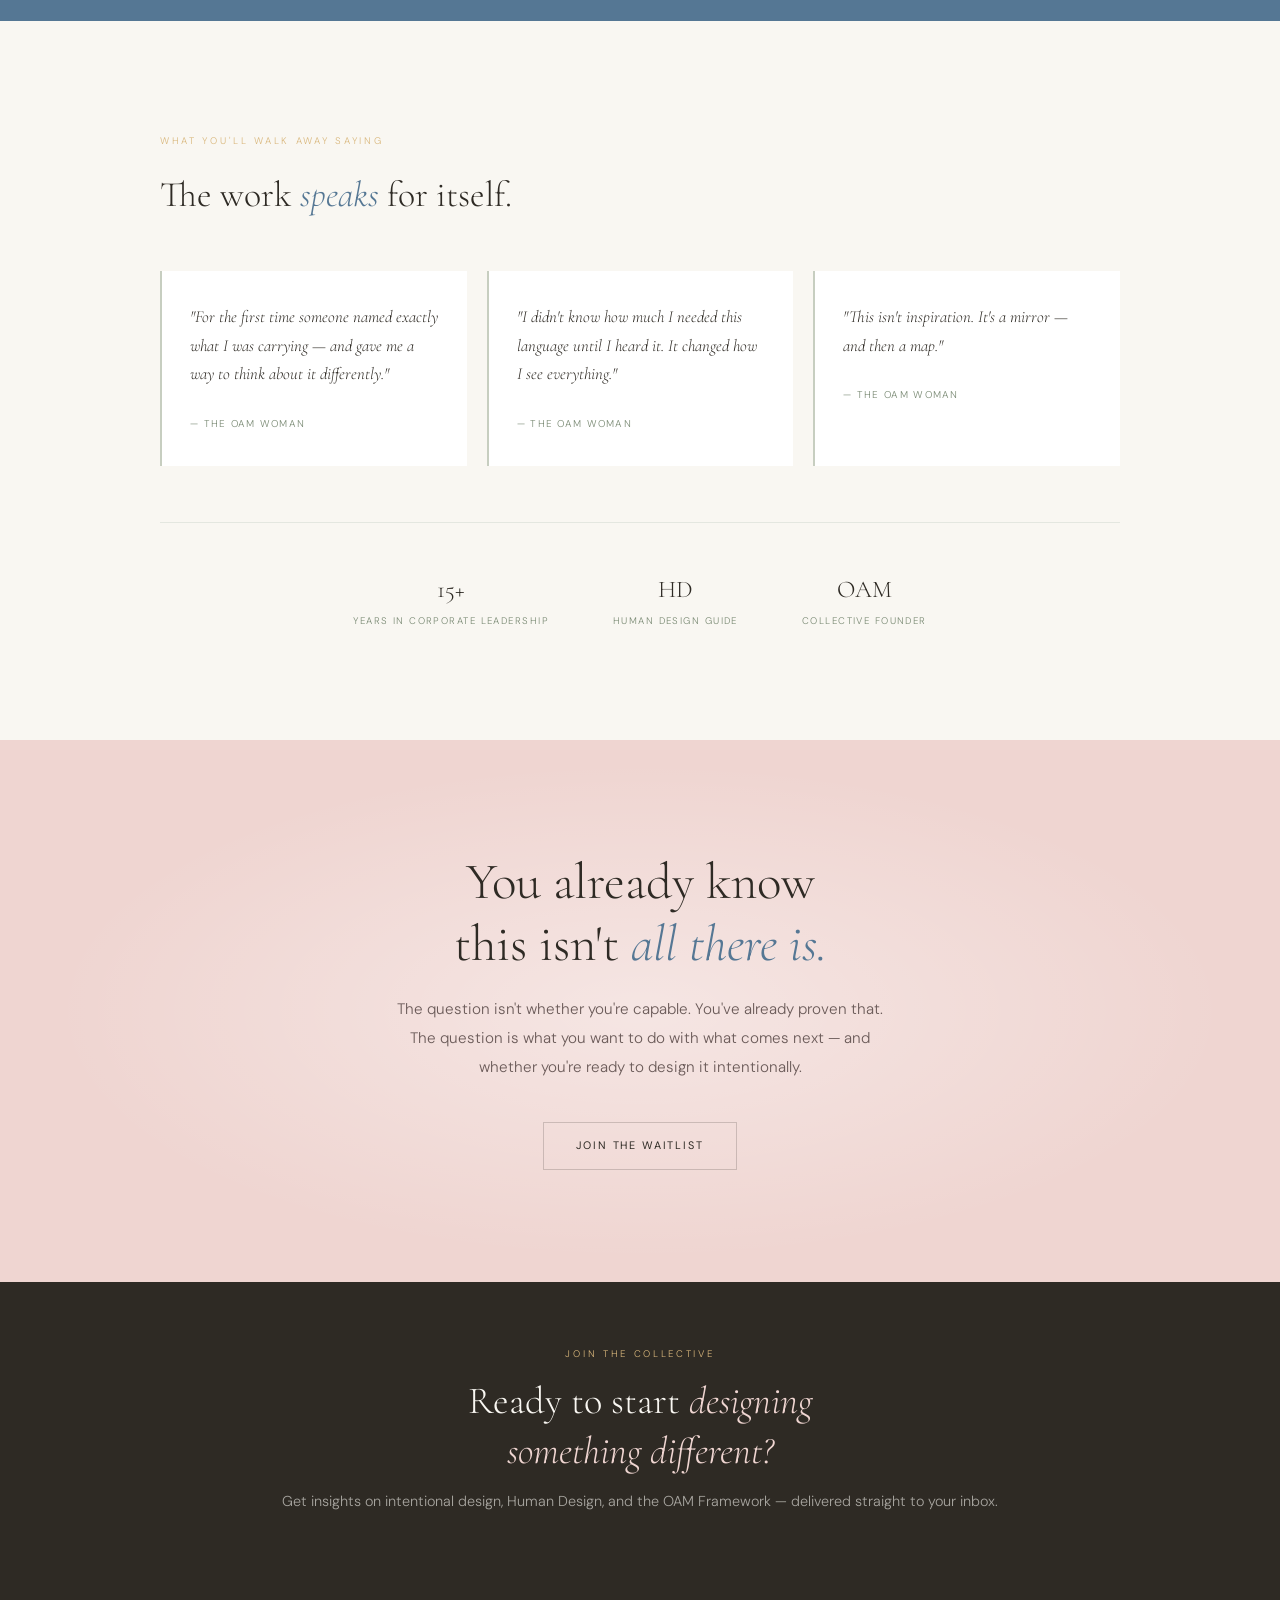
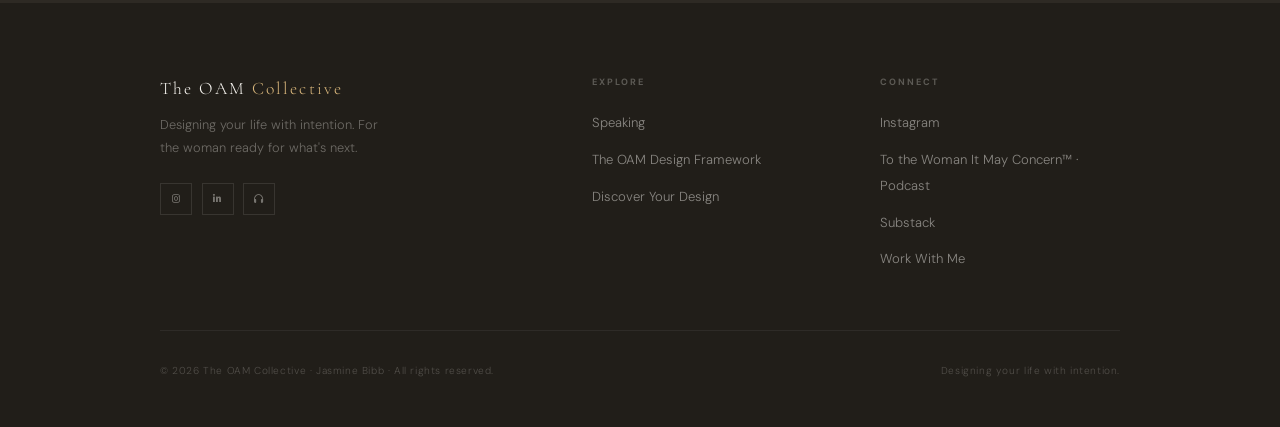
==== commit 63149788: "Update index.html: CTA to waitlist, footer consistency" ====
--- a/index.html
+++ b/index.html
@@ -1009,7 +1009,7 @@
   <h2 class="reveal">You already know<br>this isn't <em>all there is.</em></h2>
   <p class="reveal reveal-d1">The question isn't whether you're capable. You've already proven that. The question is what you want to do with what comes next — and whether you're ready to design it intentionally.</p>
   <div class="final-actions reveal reveal-d2">
-    <a href="framework.html#cohort" class="btn-secondary">Join the Founding Cohort</a>
+    <a href="waitlist.html" class="btn-secondary">Join the Waitlist</a>
   </div>
 </section>
 
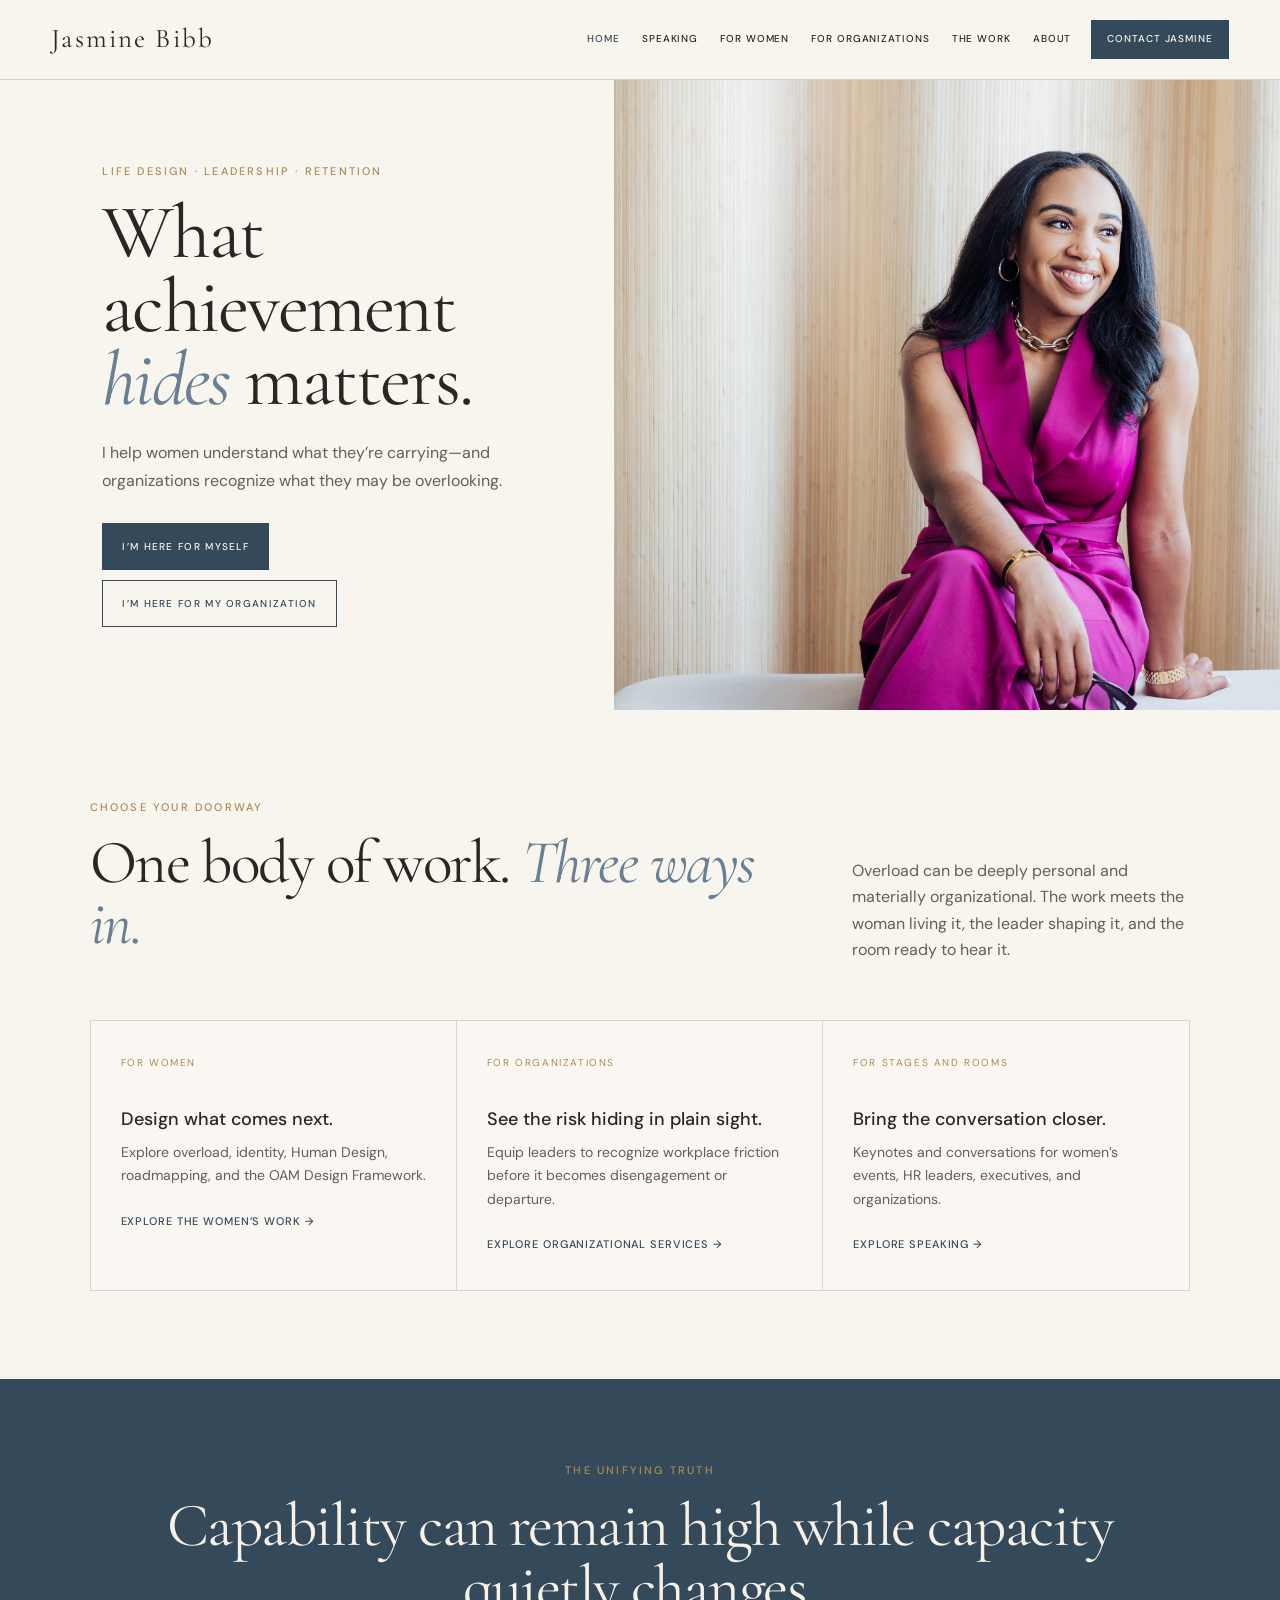
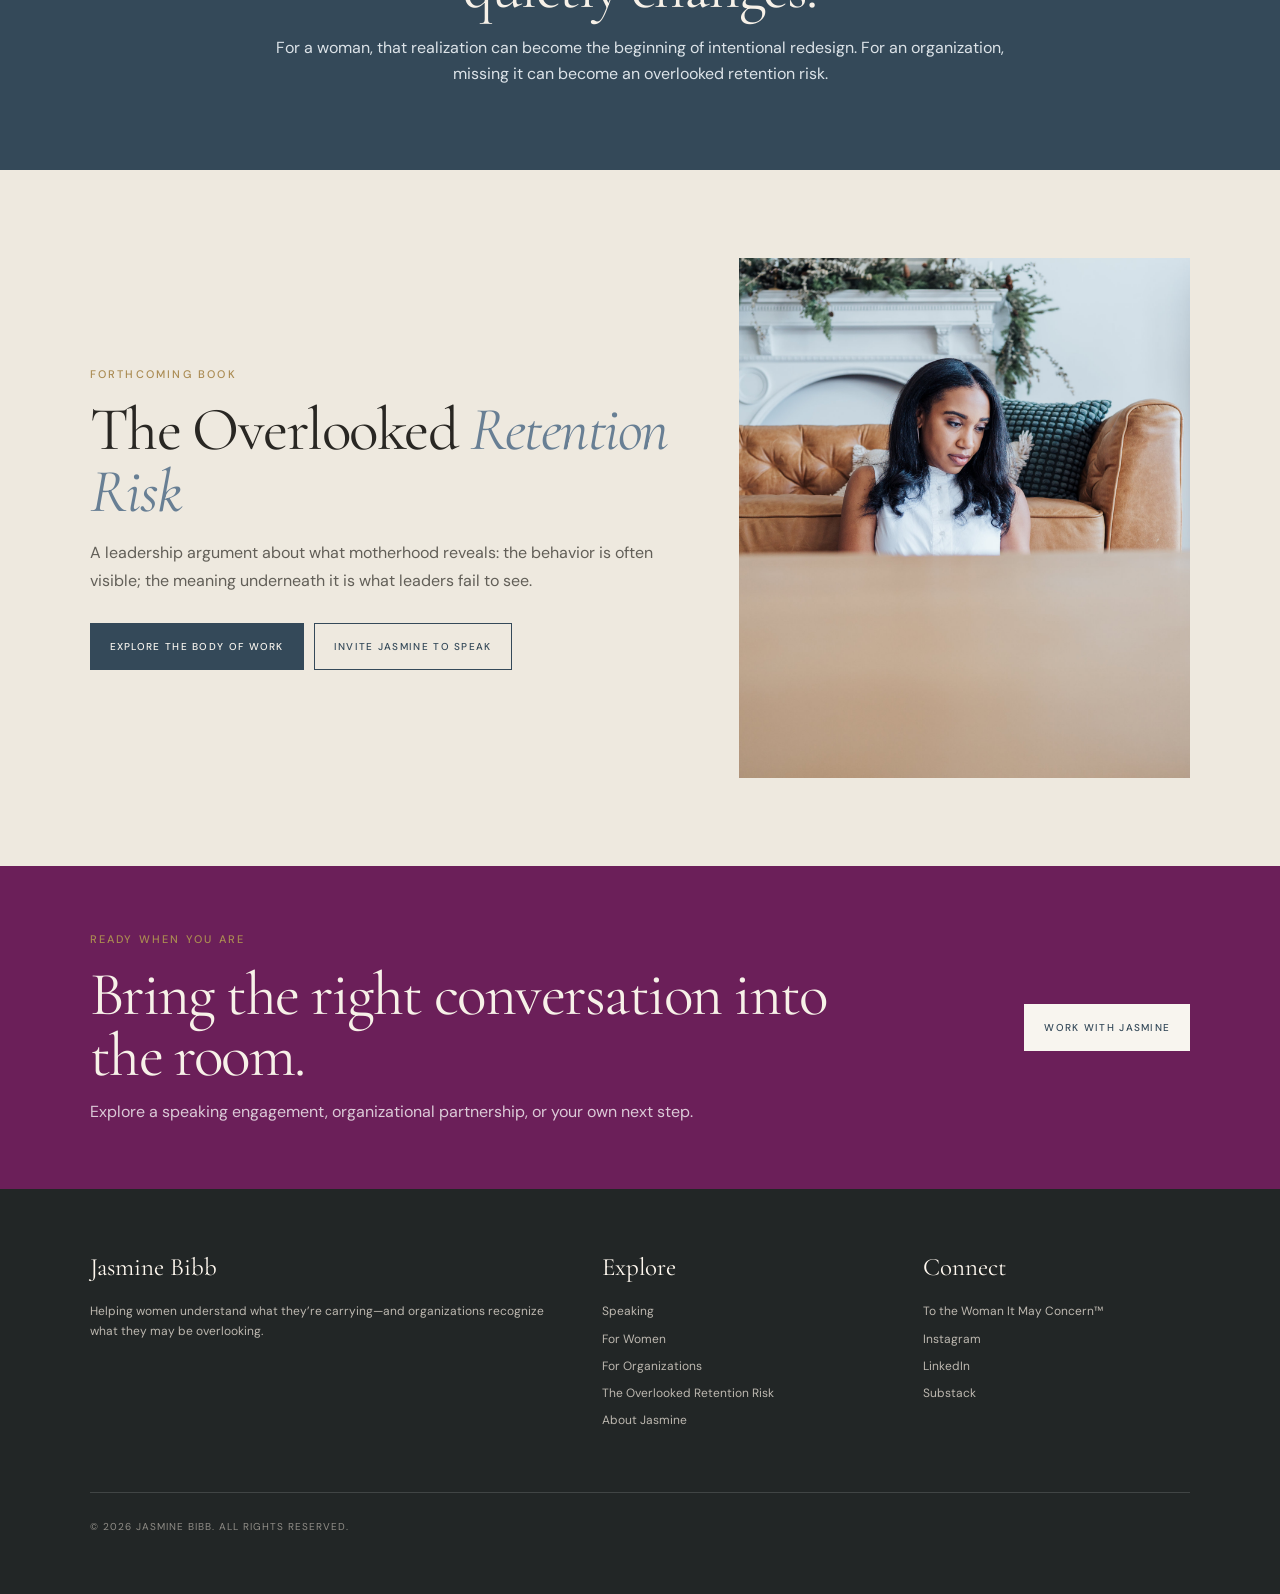
==== commit 8930ca6d: "Refresh Jasmine Bibb brand site" ====
--- a/index.html
+++ b/index.html
@@ -1,1092 +1,88 @@
-<!DOCTYPE html>
+<!doctype html>
 <html lang="en">
 <head>
-<meta charset="UTF-8">
-<meta name="viewport" content="width=device-width, initial-scale=1.0">
-<title>The OAM Collective · Designing Your Life With Intention</title>
-<link href="https://fonts.googleapis.com/css2?family=Cormorant+Garamond:ital,wght@0,300;0,400;0,600;1,300;1,400;1,600&family=DM+Sans:opsz,wght@9..40,300;9..40,400;9..40,500&display=swap" rel="stylesheet">
-  <link rel="stylesheet" href="https://cdnjs.cloudflare.com/ajax/libs/font-awesome/6.5.0/css/all.min.css">
-<style>
-  *, *::before, *::after { box-sizing: border-box; margin: 0; padding: 0; }
-
-  :root {
-    --cream: #F9F7F2;
-    --white: #FFFFFF;
-    --charcoal: #2E2A24;
-    --teal: #557794;
-    --teal-dark: #3D5A6E;
-    --blush: #EFD5D1;
-    --blush-dark: #C9A19B;
-    --sage: #C7CEC0;
-    --sage-dark: #7A8A74;
-    --gold: #D9B77C;
-    --gold-dark: #B8944F;
-    --mist: #E4E7E0;
-    --font-display: 'Cormorant Garamond', Georgia, serif;
-    --font-body: 'DM Sans', sans-serif;
-  }
-
-  html { scroll-behavior: smooth; }
-
-  body {
-    background: var(--cream);
-    color: var(--charcoal);
-    font-family: var(--font-body);
-    font-weight: 300;
-    overflow-x: hidden;
-    line-height: 1.6;
-  }
-
-  body::after {
-    content: '';
-    position: fixed; inset: 0;
-    background-image: url("data:image/svg+xml,%3Csvg viewBox='0 0 200 200' xmlns='http://www.w3.org/2000/svg'%3E%3Cfilter id='n'%3E%3CfeTurbulence type='fractalNoise' baseFrequency='0.85' numOctaves='4' stitchTiles='stitch'/%3E%3C/filter%3E%3Crect width='100%25' height='100%25' filter='url(%23n)' opacity='0.03'/%3E%3C/svg%3E");
-    pointer-events: none; z-index: 1000; opacity: 0.4;
-  }
-
-  /* ── NAV ── */
-  nav {
-    position: fixed; top: 0; left: 0; right: 0; z-index: 200;
-    padding: 1.4rem 4rem;
-    display: flex; align-items: center; justify-content: space-between;
-    background: rgba(249,247,242,0.94);
-    backdrop-filter: blur(18px);
-    border-bottom: 1px solid rgba(46,42,36,0.06);
-  }
-
-  .nav-logo {
-    font-family: var(--font-display);
-    font-size: 0.85rem;
-    letter-spacing: 0.14em;
-    text-transform: uppercase;
-    color: var(--charcoal);
-    text-decoration: none;
-    font-weight: 400;
-  }
-  .nav-logo span { color: var(--teal); }
-
-  .nav-links { display: flex; gap: 2.5rem; list-style: none; align-items: center; }
-
-  .nav-links a {
-    font-size: 0.68rem;
-    letter-spacing: 0.15em;
-    text-transform: uppercase;
-    color: var(--charcoal);
-    text-decoration: none;
-    font-weight: 400;
-    transition: color 0.25s;
-    position: relative;
-  }
-  .nav-links a::after {
-    content: '';
-    position: absolute; bottom: -3px; left: 0; right: 0;
-    height: 1px; background: var(--teal);
-    transform: scaleX(0); transform-origin: left;
-    transition: transform 0.3s;
-  }
-  .nav-links a:hover { color: var(--teal); }
-  .nav-links a:hover::after { transform: scaleX(1); }
-
-  .nav-cta {
-    background: var(--teal) !important;
-    color: white !important;
-    padding: 0.55rem 1.3rem;
-    font-size: 0.65rem !important;
-    letter-spacing: 0.15em !important;
-  }
-  .nav-cta::after { display: none !important; }
-  .nav-cta:hover { background: var(--teal-dark) !important; }
-
-  /* ── SHARED ── */
-  .eyebrow {
-    font-size: 0.6rem;
-    letter-spacing: 0.28em;
-    text-transform: uppercase;
-    color: var(--gold);
-    display: block;
-    margin-bottom: 1.1rem;
-  }
-
-  .btn-primary {
-    background: var(--charcoal);
-    color: var(--cream);
-    padding: 0.9rem 2rem;
-    font-family: var(--font-body);
-    font-size: 0.68rem;
-    font-weight: 400;
-    letter-spacing: 0.17em;
-    text-transform: uppercase;
-    text-decoration: none;
-    display: inline-block;
-    transition: background 0.3s, transform 0.2s;
-  }
-  .btn-primary:hover { background: var(--teal); transform: translateY(-2px); }
-
-  .btn-secondary {
-    background: transparent;
-    color: var(--charcoal);
-    padding: 0.9rem 2rem;
-    font-family: var(--font-body);
-    font-size: 0.68rem;
-    font-weight: 400;
-    letter-spacing: 0.17em;
-    text-transform: uppercase;
-    text-decoration: none;
-    border: 1px solid rgba(46,42,36,0.2);
-    display: inline-block;
-    transition: border-color 0.3s, color 0.3s, transform 0.2s;
-  }
-  .btn-secondary:hover { border-color: var(--teal); color: var(--teal); transform: translateY(-2px); }
-
-  /* ── HERO ── */
-  .hero {
-    min-height: 100vh;
-    padding-top: 72px;
-    display: grid;
-    grid-template-columns: 1.1fr 0.9fr;
-    position: relative;
-    overflow: hidden;
-  }
-
-  .hero-left {
-    display: flex; flex-direction: column; justify-content: center;
-    padding: 7rem 4rem 7rem 5rem;
-    position: relative; z-index: 2;
-  }
-
-  .hero-bridge {
-    font-size: 0.97rem;
-    line-height: 1.9;
-    color: #6a7060;
-    max-width: 400px;
-    margin-bottom: 1rem;
-    opacity: 0; animation: fadeUp 0.9s ease forwards 0.55s;
-  }
-
-  .hero .eyebrow {
-    opacity: 0; animation: fadeUp 0.9s ease forwards 0.05s;
-    color: var(--gold);
-    margin-bottom: 1.5rem;
-  }
-
-  .hero .eyebrow {
-    opacity: 0; animation: fadeUp 0.9s ease forwards 0.05s;
-    color: var(--gold);
-    margin-bottom: 1.5rem;
-  }
-
-  .hero h1 {
-    font-family: var(--font-display);
-    font-size: clamp(2.8rem, 5vw, 5rem);
-    font-weight: 300;
-    line-height: 1.08;
-    color: var(--charcoal);
-    margin-bottom: 1.5rem;
-    opacity: 0; animation: fadeUp 0.9s ease forwards 0.2s;
-  }
-  .hero h1 em { font-style: italic; color: var(--teal); }
-
-  .hero-sub {
-    font-size: 0.98rem;
-    line-height: 1.9;
-    color: #6a7060;
-    max-width: 420px;
-    margin-bottom: 2.75rem;
-    opacity: 0; animation: fadeUp 0.9s ease forwards 0.7s;
-  }
-
-  .hero-actions {
-    display: flex; gap: 1rem; flex-wrap: wrap;
-    opacity: 0; animation: fadeUp 0.9s ease forwards 0.8s;
-  }
-
-  .hero-right {
-    position: relative; overflow: hidden;
-    background: linear-gradient(150deg, var(--sage) 0%, var(--mist) 45%, var(--blush) 100%);
-  }
-  .hero-right::before {
-    content: '';
-    position: absolute; inset: 0;
-    background: linear-gradient(to right, var(--cream) 0%, transparent 18%);
-    z-index: 1;
-  }
-
-  .hero-photo-area {
-    width: 100%; height: 100%;
-    display: flex; align-items: center; justify-content: center;
-    position: relative; z-index: 2;
-  }
-
-  .hero-photo {
-    width: 100%;
-    height: 100%;
-    object-fit: cover;
-    object-position: center top;
-  }
-
-  .hero-watermark {
-    position: absolute;
-    font-family: var(--font-display);
-    font-size: 24rem; font-weight: 300;
-    color: rgba(46,42,36,0.035);
-    bottom: -4rem; right: -1rem;
-    line-height: 1; pointer-events: none; user-select: none; z-index: 1;
-  }
-
-  /* ── OAM DEFINITION ── */
-  .oam-intro {
-    background: var(--charcoal);
-    padding: 7rem 5rem;
-    position: relative; overflow: hidden;
-  }
-
-  .oam-intro::before {
-    content: '';
-    position: absolute; inset: 0;
-    background: radial-gradient(ellipse at center, rgba(85,119,148,0.1) 0%, transparent 65%);
-    pointer-events: none;
-  }
-
-  .oam-intro-inner {
-    max-width: 960px; margin: 0 auto;
-    display: flex; flex-direction: column; align-items: center;
-  }
-
-  .oam-intro-header {
-    margin-bottom: 2.5rem;
-    text-align: center;
-  }
-
-  .oam-intro-header .eyebrow {
-    color: var(--gold);
-  }
-
-  .oam-definition-block {
-    position: relative; z-index: 1;
-    max-width: 660px; width: 100%;
-    padding: 3.5rem 4rem;
-    border: 1px solid rgba(255,255,255,0.12);
-    text-align: center;
-  }
-
-  .oam-definition-block::before {
-    content: '';
-    position: absolute;
-    top: 0.6rem; left: 0.6rem; right: 0.6rem; bottom: 0.6rem;
-    border: 1px solid rgba(255,255,255,0.05);
-    pointer-events: none;
-  }
-
-  .oam-definition-text {
-    font-family: var(--font-display);
-    font-size: clamp(1.1rem, 1.8vw, 1.35rem);
-    font-weight: 300;
-    line-height: 1.9;
-    color: rgba(249,247,242,0.85);
-  }
-  .oam-definition-text em { font-style: italic; color: var(--blush); }
-
-  .oam-formula-char {
-    font-family: var(--font-display);
-    font-size: 5rem;
-    font-weight: 300;
-    color: var(--gold);
-    line-height: 1;
-    display: block;
-    margin-bottom: 0.75rem;
-    opacity: 0.7;
-  }
-
-  .oam-formula-word {
-    font-family: var(--font-display);
-    font-size: 1.5rem;
-    font-weight: 300;
-    font-style: italic;
-    color: var(--teal);
-    display: block;
-    margin-bottom: 0.6rem;
-    letter-spacing: 0.01em;
-  }
-
-  .oam-formula-note {
-    font-size: 0.82rem;
-    color: #8a9085;
-    line-height: 1.7;
-  }
-
-  .oam-formula-footer {
-    margin-top: 2.5rem;
-    padding-top: 2rem;
-    border-top: 1px solid var(--mist);
-    font-family: var(--font-display);
-    font-size: 1.1rem;
-    font-weight: 300;
-    color: #8a9085;
-    letter-spacing: 0.01em;
-  }
-  .oam-formula-footer em { font-style: italic; color: var(--charcoal); }
-
-  /* ── OAM PERSONAS ── */
-  .personas {
-    background: var(--cream);
-    padding: 7rem 5rem;
-    border-top: 1px solid var(--mist);
-  }
-
-  .personas-inner {
-    max-width: 960px; margin: 0 auto;
-  }
-
-  .personas-header {
-    max-width: 560px;
-    margin-bottom: 3.5rem;
-  }
-
-  .personas-header h2 {
-    font-family: var(--font-display);
-    font-size: clamp(1.8rem, 3.2vw, 2.8rem);
-    font-weight: 300;
-    line-height: 1.2;
-    color: var(--charcoal);
-    margin-bottom: 0.75rem;
-  }
-  .personas-header h2 em { font-style: italic; color: var(--teal); }
-  .personas-header p { font-size: 0.92rem; color: #6a7060; line-height: 1.8; }
-
-  .personas-grid {
-    display: grid;
-    grid-template-columns: repeat(3, 1fr);
-    gap: 1.25rem;
-  }
-
-  .persona-card {
-    background: var(--white);
-    padding: 2.5rem 2rem;
-    border-top: 2px solid transparent;
-  }
-  .persona-card:nth-child(1) { border-top-color: var(--teal); }
-  .persona-card:nth-child(2) { border-top-color: var(--gold); }
-  .persona-card:nth-child(3) { border-top-color: var(--blush-dark); }
-
-  .persona-label {
-    font-size: 0.58rem;
-    letter-spacing: 0.22em;
-    text-transform: uppercase;
-    display: block;
-    margin-bottom: 0.85rem;
-  }
-  .persona-card:nth-child(1) .persona-label { color: var(--teal); }
-  .persona-card:nth-child(2) .persona-label { color: var(--gold-dark); }
-  .persona-card:nth-child(3) .persona-label { color: var(--blush-dark); }
-
-  .persona-name {
-    font-family: var(--font-display);
-    font-size: 1.6rem;
-    font-weight: 300;
-    font-style: italic;
-    color: var(--charcoal);
-    display: block;
-    margin-bottom: 1rem;
-  }
-
-  .persona-desc {
-    font-size: 0.88rem;
-    line-height: 1.85;
-    color: #6a7060;
-    margin-bottom: 1.25rem;
-  }
-
-  .persona-truth {
-    font-family: var(--font-display);
-    font-size: 0.95rem;
-    font-style: italic;
-    color: var(--charcoal);
-    padding-top: 1.25rem;
-    border-top: 1px solid var(--mist);
-    line-height: 1.65;
-  }
-
-  .personas-footer {
-    margin-top: 3rem;
-    padding-top: 2.5rem;
-    border-top: 1px solid var(--mist);
-    text-align: center;
-  }
-
-  .personas-footer p {
-    font-family: var(--font-display);
-    font-size: clamp(1rem, 1.8vw, 1.25rem);
-    font-weight: 300;
-    font-style: italic;
-    color: #6a7060;
-    line-height: 1.75;
-  }
-  .personas-footer p em { color: var(--charcoal); font-style: normal; }
-
-  /* ── ABOUT JASMINE ── */
-  .about {
-    background: var(--cream);
-    padding: 8rem 5rem;
-  }
-
-  .about-inner {
-    max-width: 960px; margin: 0 auto;
-    display: grid; grid-template-columns: 1fr 1.45fr;
-    gap: 5rem; align-items: start;
-  }
-
-  .about-photo {
-    position: relative;
-  }
-
-  .about-photo-bg {
-    background: linear-gradient(145deg, var(--mist) 0%, var(--sage) 50%, var(--blush) 100%);
-    aspect-ratio: 3/4;
-    display: flex; align-items: center; justify-content: center;
-  }
-
-  .about-accent {
-    position: absolute;
-    bottom: -1.25rem; right: -1.25rem;
-    width: 100px; height: 100px;
-    background: var(--gold); opacity: 0.12;
-    z-index: -1;
-  }
-
-  .about-right h2 {
-    font-family: var(--font-display);
-    font-size: clamp(1.9rem, 3.5vw, 3rem);
-    font-weight: 300;
-    line-height: 1.18;
-    color: var(--charcoal);
-    margin-bottom: 1.5rem;
-  }
-  .about-right h2 em { font-style: italic; color: var(--teal); }
-
-  .about-right p {
-    font-size: 0.95rem;
-    line-height: 1.9;
-    color: #6a7060;
-    margin-bottom: 1rem;
-  }
-
-  .credential-wrap {
-    display: flex; flex-wrap: wrap; gap: 0.45rem;
-    margin: 1.75rem 0 2rem;
-  }
-
-  .cred-tag {
-    font-size: 0.6rem;
-    letter-spacing: 0.12em;
-    text-transform: uppercase;
-    padding: 0.38rem 0.8rem;
-    border: 1px solid var(--mist);
-    color: var(--sage-dark);
-    background: var(--white);
-  }
-
-  /* ── THREE DOORS ── */
-  .doors {
-    background: #F0F2EE;
-    padding: 8rem 5rem;
-  }
-
-  .doors-inner { max-width: 960px; margin: 0 auto; }
-
-  .doors-header {
-    max-width: 560px; margin-bottom: 3.5rem;
-  }
-  .doors-header h2 {
-    font-family: var(--font-display);
-    font-size: clamp(2rem, 3.8vw, 3.2rem);
-    font-weight: 300;
-    line-height: 1.18;
-    color: var(--charcoal);
-    margin-bottom: 0.75rem;
-  }
-  .doors-header h2 em { font-style: italic; color: var(--teal); }
-  .doors-header p { font-size: 0.9rem; color: #6a7068; line-height: 1.8; }
-
-  .doors-grid {
-    display: grid; grid-template-columns: repeat(3, 1fr);
-    gap: 1.25rem;
-  }
-
-  .door-card {
-    background: var(--white);
-    padding: 2.5rem 2rem 2rem;
-    text-decoration: none; color: var(--charcoal);
-    display: flex; flex-direction: column;
-    border-top: 2px solid transparent;
-    transition: transform 0.3s, box-shadow 0.3s;
-  }
-  .door-card:nth-child(1) { border-top-color: var(--teal); }
-  .door-card:nth-child(2) { border-top-color: var(--gold); }
-  .door-card:nth-child(3) { border-top-color: var(--blush-dark); }
-  .door-card:hover { transform: translateY(-5px); box-shadow: 0 20px 40px rgba(46,42,36,0.08); }
-
-  .door-label {
-    font-size: 0.57rem; letter-spacing: 0.2em; text-transform: uppercase;
-    margin-bottom: 1rem; display: block;
-  }
-  .door-card:nth-child(1) .door-label { color: var(--teal); }
-  .door-card:nth-child(2) .door-label { color: var(--gold-dark); }
-  .door-card:nth-child(3) .door-label { color: var(--blush-dark); }
-
-  .door-card h3 {
-    font-family: var(--font-display);
-    font-size: 1.5rem; font-weight: 400;
-    line-height: 1.22; margin-bottom: 0.85rem;
-  }
-
-  .door-card p {
-    font-size: 0.84rem; line-height: 1.8;
-    color: #6a7060; flex: 1; margin-bottom: 1.75rem;
-  }
-
-  .door-link {
-    font-size: 0.63rem; letter-spacing: 0.17em; text-transform: uppercase;
-    color: var(--charcoal); display: inline-flex; align-items: center; gap: 0.5rem;
-    margin-top: auto; transition: gap 0.2s;
-    text-decoration: none;
-  }
-  .door-card:hover .door-link { gap: 0.85rem; }
-
-  /* ── MANIFESTO ── */
-  .manifesto {
-    background: var(--teal);
-    padding: 6rem 5rem;
-    text-align: center;
-    position: relative; overflow: hidden;
-  }
-  .manifesto::before {
-    content: '\201C';
-    position: absolute;
-    font-family: var(--font-display);
-    font-size: 36rem; font-weight: 300;
-    color: rgba(255,255,255,0.04);
-    top: -8rem; left: -1rem; line-height: 1;
-    pointer-events: none;
-  }
-
-  .manifesto blockquote {
-    font-family: var(--font-display);
-    font-size: clamp(1.6rem, 3.2vw, 2.6rem);
-    font-weight: 300; font-style: italic;
-    color: white; line-height: 1.5;
-    max-width: 760px; margin: 0 auto 1.25rem;
-    position: relative; z-index: 1;
-  }
-
-  .manifesto cite {
-    font-size: 0.62rem; letter-spacing: 0.22em; text-transform: uppercase;
-    color: rgba(255,255,255,0.45); font-style: normal;
-    display: block; position: relative; z-index: 1;
-  }
-
-  /* ── PROOF ── */
-  .proof {
-    background: var(--cream);
-    padding: 7rem 5rem;
-  }
-  .proof-inner { max-width: 960px; margin: 0 auto; }
-
-  .proof-header { margin-bottom: 3rem; }
-  .proof-header h2 {
-    font-family: var(--font-display);
-    font-size: clamp(1.7rem, 2.8vw, 2.6rem);
-    font-weight: 300; color: var(--charcoal);
-  }
-  .proof-header h2 em { font-style: italic; color: var(--teal); }
-
-  .proof-grid {
-    display: grid; grid-template-columns: repeat(3, 1fr);
-    gap: 1.25rem; margin-bottom: 3.5rem;
-  }
-
-  .proof-card {
-    background: var(--white); padding: 2rem 1.75rem;
-    border-left: 2px solid var(--sage);
-  }
-
-  .proof-quote {
-    font-family: var(--font-display);
-    font-size: 1.05rem; font-style: italic;
-    line-height: 1.7; color: var(--charcoal); margin-bottom: 1.25rem;
-  }
-
-  .proof-attr {
-    font-size: 0.62rem; letter-spacing: 0.13em;
-    text-transform: uppercase; color: var(--sage-dark);
-  }
-
-  .proof-placeholder {
-    background: linear-gradient(135deg, var(--mist) 0%, var(--sage) 100%);
-    display: flex; align-items: center; justify-content: center; min-height: 180px;
-  }
-  .proof-placeholder p {
-    font-size: 0.62rem; letter-spacing: 0.13em; text-transform: uppercase;
-    color: rgba(46,42,36,0.28); text-align: center; line-height: 2.2;
-  }
-
-  .cred-strip {
-    display: flex; align-items: center; justify-content: center;
-    gap: 4rem; flex-wrap: wrap;
-    padding-top: 3rem; border-top: 1px solid var(--mist);
-  }
-  .cred-item {
-    text-align: center; font-size: 0.6rem; letter-spacing: 0.15em;
-    text-transform: uppercase; color: var(--sage-dark); line-height: 1.6;
-  }
-  .cred-item strong {
-    display: block; font-family: var(--font-display);
-    font-size: 1.5rem; font-weight: 300; color: var(--charcoal);
-    letter-spacing: 0; margin-bottom: 0.2rem;
-  }
-
-  /* ── FINAL CTA ── */
-  .final-cta {
-    background: var(--blush);
-    padding: 7rem 5rem;
-    text-align: center;
-    position: relative; overflow: hidden;
-  }
-  .final-cta::before {
-    content: '';
-    position: absolute; inset: 0;
-    background: radial-gradient(ellipse at center, rgba(255,255,255,0.4) 0%, transparent 65%);
-    pointer-events: none;
-  }
-
-  .final-cta h2 {
-    font-family: var(--font-display);
-    font-size: clamp(2rem, 4vw, 3.6rem);
-    font-weight: 300; color: var(--charcoal);
-    line-height: 1.2; margin-bottom: 1.25rem;
-    position: relative; z-index: 1;
-  }
-  .final-cta h2 em { font-style: italic; color: var(--teal); }
-
-  .final-cta p {
-    font-size: 0.95rem; color: #6a5a58;
-    line-height: 1.9; max-width: 500px;
-    margin: 0 auto 2.5rem;
-    position: relative; z-index: 1;
-  }
-
-  .final-actions {
-    display: flex; gap: 1rem; justify-content: center; flex-wrap: wrap;
-    position: relative; z-index: 1;
-  }
-
-  /* ── FOOTER ── */
-  footer {
-    background: #211E19;
-    padding: 4.5rem 5rem 3rem;
-  }
-
-  .footer-inner {
-    max-width: 960px; margin: 0 auto;
-    display: grid; grid-template-columns: 1.6fr 1fr 1fr; gap: 3rem;
-    padding-bottom: 3rem;
-    border-bottom: 1px solid rgba(255,255,255,0.06);
-    margin-bottom: 2rem;
-  }
-
-  .footer-brand {
-    font-family: var(--font-display); font-size: 1.1rem;
-    color: var(--cream); letter-spacing: 0.12em; margin-bottom: 0.6rem;
-  }
-  .footer-brand span { color: var(--gold); }
-
-  .footer-tagline {
-    font-size: 0.8rem; line-height: 1.8;
-    color: rgba(249,247,242,0.35); margin-bottom: 1.5rem; max-width: 220px;
-  }
-
-  .footer-social { display: flex; gap: 0.6rem; }
-  .footer-social a {
-    width: 32px; height: 32px;
-    border: 1px solid rgba(255,255,255,0.1);
-    display: flex; align-items: center; justify-content: center;
-    color: rgba(249,247,242,0.4); text-decoration: none;
-    font-size: 0.58rem; letter-spacing: 0.07em; text-transform: uppercase;
-    transition: border-color 0.3s, color 0.3s;
-  }
-  .footer-social a:hover { border-color: var(--gold); color: var(--gold); }
-
-  .footer-col h4 {
-    font-size: 0.57rem; letter-spacing: 0.22em; text-transform: uppercase;
-    color: rgba(249,247,242,0.28); margin-bottom: 1.25rem;
-  }
-  .footer-col ul { list-style: none; }
-  .footer-col ul li { margin-bottom: 0.7rem; }
-  .footer-col ul li a {
-    font-size: 0.82rem; color: rgba(249,247,242,0.48); text-decoration: none; transition: color 0.25s;
-  }
-  .footer-col ul li a:hover { color: var(--cream); }
-
-  .footer-bottom {
-    max-width: 960px; margin: 0 auto;
-    display: flex; align-items: center; justify-content: space-between;
-  }
-  .footer-bottom p { font-size: 0.63rem; color: rgba(249,247,242,0.22); letter-spacing: 0.06em; }
-
-  /* ── ANIMATIONS ── */
-  @keyframes fadeUp {
-    from { opacity: 0; transform: translateY(20px); }
-    to   { opacity: 1; transform: translateY(0); }
-  }
-
-  .reveal {
-    opacity: 0; transform: translateY(22px);
-    transition: opacity 0.75s ease, transform 0.75s ease;
-  }
-  .reveal.visible { opacity: 1; transform: translateY(0); }
-  .reveal-d1 { transition-delay: 0.1s; }
-  .reveal-d2 { transition-delay: 0.22s; }
-  .reveal-d3 { transition-delay: 0.34s; }
-
-  /* ── RESPONSIVE ── */
-  
-    /* ─── MOBILE NAV HAMBURGER ─── */
-    .nav-hamburger {
-      display: none;
-      flex-direction: column;
-      gap: 5px;
-      cursor: pointer;
-      padding: 4px;
-      background: none;
-      border: none;
-    }
-    .nav-hamburger span {
-      display: block;
-      width: 22px;
-      height: 1.5px;
-      background: var(--charcoal);
-      transition: all 0.3s;
-    }
-    .nav-hamburger.open span:nth-child(1) { transform: translateY(6.5px) rotate(45deg); }
-    .nav-hamburger.open span:nth-child(2) { opacity: 0; }
-    .nav-hamburger.open span:nth-child(3) { transform: translateY(-6.5px) rotate(-45deg); }
-
-    @media (max-width: 768px) {
-      nav { padding: 1rem 1.5rem; }
-      .nav-hamburger { display: flex; }
-      .nav-links {
-        display: none;
-        position: fixed;
-        top: 57px;
-        left: 0; right: 0;
-        background: rgba(249,247,242,0.98);
-        backdrop-filter: blur(18px);
-        flex-direction: column;
-        gap: 0;
-        padding: 1rem 0 1.5rem;
-        border-bottom: 1px solid rgba(46,42,36,0.08);
-        z-index: 199;
-      }
-      .nav-links.open { display: flex; }
-      .nav-links li { width: 100%; }
-      .nav-links a {
-        display: block;
-        padding: 0.85rem 1.75rem;
-        font-size: 0.72rem;
-      }
-      .nav-links a::after { display: none; }
-      .nav-cta {
-        margin: 0.5rem 1.75rem 0;
-        display: block;
-        text-align: center;
-        padding: 0.7rem 1.3rem !important;
-      }
-    }
-
-    @media (max-width: 960px) {
-      .hero { grid-template-columns: 1fr; }
-      .hero-right { display: none; }
-      .hero-left { padding: 5rem 1.75rem 4rem; }
-      .about-inner { grid-template-columns: 1fr; gap: 3rem; }
-      .about-photo { max-width: 320px; }
-    }
-
-    @media (max-width: 640px) {
-      .oam-intro, .personas, .about, .doors, .manifesto, .proof,
-      .final-cta, .whatis, .notaTest, .types, .whyhere,
-      .expect, .talks, .who, .booking { padding: 4rem 1.25rem; }
-      footer { padding: 3rem 1.25rem 2rem; }
-      .footer-inner { grid-template-columns: 1fr; gap: 2rem; }
-      .footer-bottom { flex-direction: column; gap: 0.5rem; text-align: center; }
-      .personas-grid, .doors-grid, .proof-grid, .who-grid { grid-template-columns: 1fr; }
-      .whatis-inner, .notaTest-inner, .expect-inner, .booking-inner { grid-template-columns: 1fr; gap: 2.5rem; }
-      .types-grid { grid-template-columns: 1fr 1fr; }
-      .type-card { border-right: none; border-bottom: 1px solid var(--mist); }
-      .oam-definition-block { padding: 2rem 1.5rem; }
-      .talk-card { grid-template-columns: 1fr; gap: 1.5rem; padding: 2rem 1.25rem; }
-      .booking-inner { grid-template-columns: 1fr; }
-      .whyhere-actions, .final-actions, .hero-actions { flex-direction: column; align-items: flex-start; }
-      .whyhere-actions { align-items: center; }
-      .btn-primary, .btn-secondary { width: 100%; text-align: center; }
-      .cred-strip { gap: 1.5rem; }
-    }
-
-    @media (max-width: 420px) {
-      .types-grid { grid-template-columns: 1fr; }
-      .hero h1 { font-size: clamp(2.2rem, 10vw, 3rem); }
-    }
-
-  </style>
+  <meta charset="utf-8">
+  <meta name="viewport" content="width=device-width, initial-scale=1">
+  <title>Jasmine Bibb | Life Design, Leadership & Retention</title>
+  <meta name="description" content="Jasmine Bibb helps women understand what they are carrying and organizations recognize the overlooked retention risk hiding in plain sight.">
+  <link rel="canonical" href="https://jasminebibb.com/">
+  <link rel="preconnect" href="https://fonts.googleapis.com">
+  <link rel="preconnect" href="https://fonts.gstatic.com" crossorigin>
+  <link href="https://fonts.googleapis.com/css2?family=Cormorant+Garamond:ital,wght@0,400;0,500;1,400&family=DM+Sans:wght@400;500&display=swap" rel="stylesheet">
+  <link rel="stylesheet" href="assets/site.css">
 </head>
 <body>
+  <a class="skip-link" href="#main">Skip to content</a>
+  <header class="site-header">
+    <a class="brand" href="index.html">Jasmine Bibb</a>
+    <button class="nav-toggle" type="button" aria-expanded="false" aria-controls="site-nav">Menu</button>
+    <nav class="site-nav" id="site-nav" aria-label="Primary navigation">
+      <a href="index.html" aria-current="page">Home</a>
+      <a href="speaking.html">Speaking</a>
+      <a href="women.html">For Women</a>
+      <a href="organizations.html">For Organizations</a>
+      <a href="work.html">The Work</a>
+      <a href="about.html">About</a>
+      <a class="nav-cta" href="contact.html">Contact Jasmine</a>
+    </nav>
+  </header>
 
-<!-- NAV -->
-<nav>
-  <a href="index.html" class="nav-logo">The Overachiever Mom <span>Collective</span></a>
-  <button class="nav-hamburger" id="nav-hamburger" aria-label="Menu"><span></span><span></span><span></span></button>
-  <ul class="nav-links" id="nav-links">
-    <li><a href="speaking.html">Speaking</a></li>
-    <li><a href="oam-human-design.html">Discover Your Design</a></li>
-    <li><a href="framework.html">The Framework</a></li>
-    <li><a href="speaking.html#book" class="nav-cta">Work With Me</a></li>
-  </ul>
-</nav>
+  <main id="main">
+    <section class="hero">
+      <div class="hero-copy">
+        <p class="kicker">Life design · Leadership · Retention</p>
+        <h1>What achievement <span class="serif-italic">hides</span> matters.</h1>
+        <p class="lede">I help women understand what they’re carrying—and organizations recognize what they may be overlooking.</p>
+        <div class="actions">
+          <a class="button" href="women.html">I’m here for myself</a>
+          <a class="button outline" href="organizations.html">I’m here for my organization</a>
+        </div>
+      </div>
+      <div class="hero-image home" role="img" aria-label="Jasmine Bibb in a magenta suit seated in a warm architectural setting"></div>
+    </section>
 
-<!-- HERO -->
-<section class="hero">
-  <div class="hero-left">
-            <span class="eyebrow">Designing Your Life With Intention</span>
-            <h1>Why does everything feel like so much— <em>all the time?</em></h1>
-    <p class="hero-bridge">Through the OAM Collective, you'll understand why—and redesign your life with intention.</p>
-    <div class="hero-actions">
-      <a href="framework.html" class="btn-primary">Understand Why</a>
-      
-    </div>
-  </div>
-  <div class="hero-right">
-    <div class="hero-photo-area">
-      <img src="jasmine-hero.jpg" alt="Jasmine Bibb – Founder, The OAM Collective" class="hero-photo">
-    </div>
-    <div class="hero-watermark">OAM</div>
-  </div>
-</section>
+    <section class="section">
+      <div class="section-heading">
+        <div><p class="kicker">Choose your doorway</p><h2>One body of work. <span class="serif-italic">Three ways in.</span></h2></div>
+        <p>Overload can be deeply personal and materially organizational. The work meets the woman living it, the leader shaping it, and the room ready to hear it.</p>
+      </div>
+      <div class="grid-3">
+        <article class="card"><small>For women</small><h3>Design what comes next.</h3><p>Explore overload, identity, Human Design, roadmapping, and the OAM Design Framework.</p><a class="text-link" href="women.html">Explore the women’s work →</a></article>
+        <article class="card"><small>For organizations</small><h3>See the risk hiding in plain sight.</h3><p>Equip leaders to recognize workplace friction before it becomes disengagement or departure.</p><a class="text-link" href="organizations.html">Explore organizational services →</a></article>
+        <article class="card"><small>For stages and rooms</small><h3>Bring the conversation closer.</h3><p>Keynotes and conversations for women’s events, HR leaders, executives, and organizations.</p><a class="text-link" href="speaking.html">Explore speaking →</a></article>
+      </div>
+    </section>
 
-<!-- OAM INTRO -->
-<section class="oam-intro">
-  <div class="oam-intro-inner">
-    <div class="oam-intro-header reveal">
-      <span class="eyebrow">An Overachiever Mom is...</span>
-    </div>
-    <div class="oam-definition-block reveal">
-      <p class="oam-definition-text">...the woman who has poured herself into a life she has worked hard to build. She's capable. She's committed. She's also starting to realize that capable women get to want more — and that wanting more doesn't make her ungrateful. It makes her <em>ready.</em></p>
-    </div>
-  </div>
-</section>
+    <section class="band">
+      <p class="kicker">The unifying truth</p>
+      <h2>Capability can remain high while capacity quietly changes.</h2>
+      <p>For a woman, that realization can become the beginning of intentional redesign. For an organization, missing it can become an overlooked retention risk.</p>
+    </section>
 
-<!-- OAM PERSONAS -->
-<section class="personas">
-  <div class="personas-inner">
-    <div class="personas-header reveal">
-      <span class="eyebrow">She comes in many forms.</span>
-      <h2>But her story always finds<br><em>the same truth.</em></h2>
-      <p>The Overachiever Mom isn't a single story. She's a spirit. She reaches — regardless of where she started or what the path looked like. <strong>Can you relate?</strong></p>
-    </div>
-    <div class="personas-grid">
-      <div class="persona-card reveal reveal-d1">
-        <span class="persona-name">The Climber</span>
-        <p class="persona-desc">She followed the traditional path — school, career, marriage, kids, climb. She's done everything right and arrived somewhere that looks like success. And she still feels the gap between the life she built and the one she imagined.</p>
-        <p class="persona-truth">"I've checked every box. Why does it still feel like something's missing?"</p>
+    <section class="section deep">
+      <div class="feature-grid">
+        <div>
+          <p class="kicker">Forthcoming book</p>
+          <h2>The Overlooked <span class="serif-italic">Retention Risk</span></h2>
+          <p class="lede">A leadership argument about what motherhood reveals: the behavior is often visible; the meaning underneath it is what leaders fail to see.</p>
+          <div class="actions"><a class="button" href="work.html">Explore the body of work</a><a class="button outline" href="speaking.html">Invite Jasmine to speak</a></div>
+        </div>
+        <div class="feature-image book" role="img" aria-label="Jasmine Bibb in a thoughtful portrait representing the forthcoming book"></div>
       </div>
-      <div class="persona-card reveal reveal-d2">
-        <span class="persona-name">The Builder</span>
-        <p class="persona-desc">She didn't have the straight path — but she created one. Life handed her detours and she turned them into roads. She's resourceful, resilient, and has carried more than most people will ever know.</p>
-        <p class="persona-truth">"I built this from nothing. I know I'm capable of more — I just need space to figure out what that is."</p>
-      </div>
-      <div class="persona-card reveal reveal-d3">
-        <span class="persona-name">The Juggler</span>
-        <p class="persona-desc">She's deep in the middle of it right now — kids, career, maybe a dream she keeps deferring. She hasn't arrived anywhere yet. She's holding everything together and quietly wondering when it gets to be about her.</p>
-        <p class="persona-truth">"I know there's more for me. I just can't see it from where I'm standing."</p>
-      </div>
-    </div>
-    <div class="personas-footer reveal">
-      <p>You're capable. You handle it. You figure things out.<br>But underneath that? It still feels like a lot.<br><br>That's not overwhelm. That's <em>overload.</em></p>
-    </div>
-  </div>
-</section>
+    </section>
+  </main>
 
-<!-- ABOUT JASMINE -->
-<section class="about">
-  <div class="about-inner">
-    <div class="about-photo reveal">
-      <div class="about-photo-bg">
-              <img src="jasmine-about.jpg" alt="Jasmine Bibb — Founder, The OAM Collective" style="width:100%;height:100%;object-fit:cover;object-position:center top;">
-            </div>
-      <div class="about-accent"></div>
-    </div>
-    <div class="about-right reveal reveal-d1">
-      <span class="eyebrow">The woman behind the work</span>
-      <h2>I didn't build this<br>from the <em>other side.</em><br>I built it from<br>inside it.</h2>
-      <p>I'm Jasmine Bibb — life design strategist, Human Design guide, speaker, and founder of The Overachiever Mom Collective. For over 15 years I've led teams, built products, driven outcomes, and shown up fully in corporate spaces — all while navigating the beautiful, yet demanding realities of motherhood and everything in between.</p>
-      <p>I was able to build The Overachiever Mom Collective when I got honest enough to name what I was carrying and brave enough to start designing something different. I decided that awareness without action wasn't enough — and that the women around me deserved a framework to truly give their purpose a chance.</p>
-      <div class="credential-wrap">
-        <span class="cred-tag">Life Design Strategist</span>
-        <span class="cred-tag">Human Design Guide</span>
-        <span class="cred-tag">15+ Yrs Corporate Leadership</span>
-        <span class="cred-tag">Speaker & Facilitator</span>
-        <span class="cred-tag">Founder, OAM Collective</span>
-      </div>
-    </div>
-  </div>
-</section>
+  <section class="site-cta">
+    <div><p class="kicker">Ready when you are</p><h2>Bring the right conversation into the room.</h2><p>Explore a speaking engagement, organizational partnership, or your own next step.</p></div>
+    <a class="button light" href="contact.html">Work with Jasmine</a>
+  </section>
 
-<!-- THREE DOORS -->
-<section class="doors">
-  <div class="doors-inner">
-    <div class="doors-header reveal">
-      <span class="eyebrow">Where would you like to begin?</span>
-      <h2>Three ways to step into<br><em>The OAM Collective</em></h2>
-      <p>Whether you're an event organizer, a woman ready to do the work, or just starting to explore — there's a place for where you are right now.</p>
-    </div>
-    <div class="doors-grid">
-      <a href="speaking.html" class="door-card reveal reveal-d1">
-        <span class="door-label">For event organizers</span>
-        <h3>Invite Me to Speak</h3>
-        <p>A voice that speaks from inside the experience — bringing the conversation about overload, identity, and intentional design to stages, boardrooms, and the corporate discussions where retaining this particular woman matters most.</p>
-        <span class="door-link">Let's collaborate →</span>
-      </a>
-      <a href="framework.html" class="door-card reveal reveal-d2">
-        <span class="door-label">For women ready to design</span>
-        <h3>The OAM Design Framework</h3>
-        <p>A structured process to understand your life and redesign it — from naming your overload to building a blueprint you can actually live by.</p>
-        <span class="door-link">Explore the program →</span>
-      </a>
-      <a href="oam-human-design.html" class="door-card reveal reveal-d3">
-        <span class="door-label">Free · Start here</span>
-        <h3>Discover Your Human Design</h3>
-        <p>Not a personality test. The first real language for who you've always been — and a blueprint for who you're becoming. Start with your type.</p>
-        <span class="door-link">Find my type →</span>
-      </a>
-    </div>
-  </div>
-</section>
-
-<!-- MANIFESTO -->
-<section class="manifesto">
-  <blockquote class="reveal">"I don't just help you think differently. I help you build something you can actually live by."</blockquote>
-  <cite class="reveal reveal-d1">— Jasmine Bibb · Founder, The OAM Collective</cite>
-</section>
-
-<!-- PROOF -->
-<section class="proof">
-  <div class="proof-inner">
-    <div class="proof-header reveal">
-      <span class="eyebrow">What you'll walk away saying</span>
-      <h2>The work <em>speaks</em> for itself.</h2>
-    </div>
-    <div class="proof-grid">
-      <div class="proof-card reveal reveal-d1">
-        <p class="proof-quote">"For the first time someone named exactly what I was carrying — and gave me a way to think about it differently."</p>
-        <span class="proof-attr">— The OAM Woman</span>
-      </div>
-      <div class="proof-card reveal reveal-d2">
-        <p class="proof-quote">"I didn't know how much I needed this language until I heard it. It changed how I see everything."</p>
-        <span class="proof-attr">— The OAM Woman</span>
-      </div>
-      <div class="proof-card reveal reveal-d3">
-        <p class="proof-quote">"This isn't inspiration. It's a mirror — and then a map."</p>
-        <span class="proof-attr">— The OAM Woman</span>
-      </div>
-    </div>
-    <div class="cred-strip reveal">
-      <div class="cred-item"><strong>15+</strong>Years in Corporate Leadership</div>
-      <div class="cred-item"><strong>HD</strong>Human Design Guide</div>
-      <div class="cred-item"><strong>OAM</strong>Collective Founder</div>
-    </div>
-  </div>
-</section>
-
-<!-- FINAL CTA -->
-<section class="final-cta">
-  <h2 class="reveal">You already know<br>this isn't <em>all there is.</em></h2>
-  <p class="reveal reveal-d1">The question isn't whether you're capable. You've already proven that. The question is what you want to do with what comes next — and whether you're ready to design it intentionally.</p>
-  <div class="final-actions reveal reveal-d2">
-    <a href="waitlist.html" class="btn-secondary">Join the Waitlist</a>
-  </div>
-</section>
-
-
-<!-- KIT EMAIL CAPTURE -->
-<section style="background: var(--charcoal); padding: 4rem 5rem; text-align: center;">
-  <div style="max-width: 960px; margin: 0 auto;">
-    <span style="font-size: 0.6rem; letter-spacing: 0.28em; text-transform: uppercase; color: var(--gold); display: block; margin-bottom: 1rem;">Join the Collective</span>
-    <h2 style="font-family: var(--font-display); font-size: clamp(1.6rem, 3vw, 2.4rem); font-weight: 300; color: var(--cream); margin-bottom: 0.75rem; line-height: 1.3;">Ready to start <em style="color: var(--blush);">designing<br>something different?</em></h2>
-    <p style="font-size: 0.9rem; color: rgba(249,247,242,0.6); line-height: 1.8; margin-bottom: 1.5rem;">Get insights on intentional design, Human Design, and the OAM Framework — delivered straight to your inbox.</p>
-    <div style="max-width: 600px; margin: 0 auto;">
-      <script async data-uid="a9d1832d0e" src="https://the-overachiever-mom-collective.kit.com/a9d1832d0e/index.js"></script>
-    </div>
-  </div>
-</section>
-
-<!-- FOOTER -->
-<footer>
-  <div class="footer-inner">
-    <div>
-      <div class="footer-brand">The OAM <span>Collective</span></div>
-      <p class="footer-tagline">Designing your life with intention. For the woman ready for what's next.</p>
-      <div class="footer-social">
-        <a href="https://www.instagram.com/theoverachievermom?igsh=MnBjenU4NmI5eTJ2&utm_source=qr"><i class="fab fa-instagram"></i></a>
-        <a href="#" aria-label="LinkedIn"><i class="fab fa-linkedin-in"></i></a>
-        <a href="https://pod.link/1829325379?view=apps&sort=popularity"><i class="fa-solid fa-headphones"></i></a>
-      </div>
-    </div>
-    <div class="footer-col">
-      <h4>Explore</h4>
-      <ul>
-        <li><a href="speaking.html">Speaking</a></li>
-        <li><a href="framework.html">The OAM Design Framework</a></li>
-        <li><a href="oam-human-design.html">Discover Your Design</a></li>
-      </ul>
-    </div>
-    <div class="footer-col">
-      <h4>Connect</h4>
-      <ul>
-        <li><a href="https://www.instagram.com/theoverachievermom?igsh=MnBjenU4NmI5eTJ2&utm_source=qr">Instagram</a></li>
-        <li><a href="https://pod.link/1829325379?view=apps&sort=popularity">To the Woman It May Concern™ · Podcast</a></li>
-        <li><a href="https://jasminebibb.substack.com/">Substack</a></li>
-        <li><a href="speaking.html#book">Work With Me</a></li>
-      </ul>
-    </div>
-  </div>
-  <div class="footer-bottom">
-    <p>© 2026 The OAM Collective · Jasmine Bibb · All rights reserved.</p>
-    <p>Designing your life with intention.</p>
-  </div>
-</footer>
-
-<script>
-  const observer = new IntersectionObserver((entries) => {
-    entries.forEach(e => {
-      if (e.isIntersecting) { e.target.classList.add('visible'); observer.unobserve(e.target); }
-    });
-  }, { threshold: 0.1 });
-  document.querySelectorAll('.reveal').forEach(el => observer.observe(el));
-</script>
-
-  <script>
-    const hamburger = document.getElementById('nav-hamburger');
-    const navLinks = document.getElementById('nav-links');
-    if (hamburger) {
-      hamburger.addEventListener('click', () => {
-        hamburger.classList.toggle('open');
-        navLinks.classList.toggle('open');
-      });
-      // Close on link click
-      navLinks.querySelectorAll('a').forEach(a => {
-        a.addEventListener('click', () => {
-          hamburger.classList.remove('open');
-          navLinks.classList.remove('open');
-        });
-      });
-    }
-  </script>
+  <footer class="site-footer">
+    <div><strong>Jasmine Bibb</strong><p>Helping women understand what they’re carrying—and organizations recognize what they may be overlooking.</p></div>
+    <div><strong>Explore</strong><a href="speaking.html">Speaking</a><a href="women.html">For Women</a><a href="organizations.html">For Organizations</a><a href="work.html">The Overlooked Retention Risk</a><a href="about.html">About Jasmine</a></div>
+    <div><strong>Connect</strong><a href="https://pod.link/1829325379?view=apps&sort=popularity">To the Woman It May Concern™</a><a href="https://www.instagram.com/theoverachievermom">Instagram</a><a href="https://www.linkedin.com/in/jasminebibb">LinkedIn</a><a href="https://jasminebibb.substack.com/">Substack</a></div>
+    <div class="legal">© <span data-year></span> Jasmine Bibb. All rights reserved.</div>
+  </footer>
+  <script src="assets/site.js"></script>
 </body>
 </html>
--- a/assets/site.css
+++ b/assets/site.css
@@ -0,0 +1,322 @@
+:root {
+  --ink: #292723;
+  --muted: #625f58;
+  --paper: #f8f5ef;
+  --paper-deep: #eee9df;
+  --blue: #687f94;
+  --blue-dark: #344959;
+  --gold: #aa8b52;
+  --magenta: #6b1f59;
+  --line: rgba(41, 39, 35, 0.16);
+  --white: #fff;
+  --serif: "Cormorant Garamond", Georgia, serif;
+  --sans: "DM Sans", Arial, sans-serif;
+}
+
+* { box-sizing: border-box; }
+html { scroll-behavior: smooth; }
+body {
+  margin: 0;
+  color: var(--ink);
+  background: var(--paper);
+  font-family: var(--sans);
+  font-size: 16px;
+  line-height: 1.65;
+  -webkit-font-smoothing: antialiased;
+}
+
+a { color: inherit; }
+img { display: block; max-width: 100%; }
+button, input { font: inherit; }
+.skip-link { position: absolute; left: -9999px; top: 0; z-index: 1000; }
+.skip-link:focus { left: 12px; top: 12px; padding: 10px 14px; background: var(--white); }
+
+.site-header {
+  position: sticky;
+  top: 0;
+  z-index: 100;
+  display: flex;
+  align-items: center;
+  justify-content: space-between;
+  gap: 22px;
+  padding: 17px clamp(20px, 4vw, 56px);
+  border-bottom: 1px solid var(--line);
+  background: rgba(248, 245, 239, 0.96);
+  backdrop-filter: blur(12px);
+}
+.brand {
+  flex: none;
+  font-family: var(--serif);
+  font-size: 27px;
+  letter-spacing: 0.08em;
+  text-decoration: none;
+}
+.nav-toggle {
+  display: none;
+  padding: 8px 0;
+  border: 0;
+  color: var(--ink);
+  background: transparent;
+  font-size: 12px;
+  letter-spacing: 0.12em;
+  text-transform: uppercase;
+}
+.site-nav { display: flex; align-items: center; justify-content: flex-end; gap: 2px; }
+.site-nav a {
+  padding: 9px 10px;
+  font-size: 10px;
+  font-weight: 500;
+  letter-spacing: 0.09em;
+  text-decoration: none;
+  text-transform: uppercase;
+  white-space: nowrap;
+}
+.site-nav a:hover, .site-nav a:focus-visible, .site-nav a[aria-current="page"] { color: var(--blue-dark); }
+.site-nav .nav-cta { margin-left: 8px; padding: 11px 16px; color: var(--paper); background: var(--blue-dark); }
+.site-nav .nav-cta:hover, .site-nav .nav-cta:focus-visible { color: var(--white); background: var(--magenta); }
+
+.hero {
+  display: grid;
+  grid-template-columns: minmax(0, 0.96fr) minmax(360px, 1.04fr);
+  min-height: 630px;
+}
+.hero-copy { display: flex; flex-direction: column; justify-content: center; padding: 72px clamp(34px, 8vw, 120px); }
+.hero-image { min-height: 560px; background-color: var(--paper-deep); background-position: center; background-size: cover; }
+.hero-image.home { background-image: linear-gradient(90deg, rgba(238,233,223,.26), transparent 22%), url("images/B-34.jpg"); background-position: center 42%; }
+.hero-image.speaking { background-image: url("images/B-31.jpg"); background-position: center 72%; min-height: 740px; }
+.hero-image.women { background-image: url("images/B-12.jpg"); background-position: center 42%; }
+.hero-image.organizations { background-image: url("images/B-7.jpg"); background-position: center 32%; }
+.hero-image.framework { background-image: url("images/B-13.jpg"); background-position: center 38%; }
+.hero-image.about { background-image: url("images/B-39.jpg"); background-position: center 25%; }
+
+.kicker {
+  margin: 0 0 16px;
+  color: var(--gold);
+  font-size: 11px;
+  font-weight: 500;
+  letter-spacing: 0.2em;
+  text-transform: uppercase;
+}
+h1, h2, h3, p { margin-top: 0; }
+h1, h2 { font-family: var(--serif); font-weight: 400; letter-spacing: -0.025em; }
+h1 { max-width: 760px; margin-bottom: 22px; font-size: clamp(50px, 6vw, 82px); line-height: 0.96; }
+h2 { margin-bottom: 17px; font-size: clamp(39px, 4.8vw, 62px); line-height: 1; }
+h3 { margin-bottom: 10px; font-size: 18px; font-weight: 500; line-height: 1.35; }
+.serif-italic { color: var(--blue); font-style: italic; }
+.lede { max-width: 620px; margin-bottom: 28px; color: var(--muted); font-size: 16px; line-height: 1.75; }
+
+.actions { display: flex; flex-wrap: wrap; gap: 10px; }
+.button {
+  display: inline-flex;
+  align-items: center;
+  justify-content: center;
+  min-height: 47px;
+  padding: 12px 19px;
+  border: 1px solid var(--blue-dark);
+  color: var(--paper);
+  background: var(--blue-dark);
+  font-size: 10px;
+  font-weight: 500;
+  letter-spacing: 0.13em;
+  line-height: 1.3;
+  text-align: center;
+  text-decoration: none;
+  text-transform: uppercase;
+  transition: 180ms ease;
+}
+.button:hover, .button:focus-visible { border-color: var(--magenta); background: var(--magenta); transform: translateY(-1px); }
+.button.outline { color: var(--blue-dark); background: transparent; }
+.button.outline:hover, .button.outline:focus-visible { color: var(--paper); }
+.button.light { border-color: var(--paper); color: var(--blue-dark); background: var(--paper); }
+.button.light-outline { border-color: rgba(255,255,255,.65); color: var(--white); background: transparent; }
+
+.section { padding: 88px clamp(24px, 7vw, 108px); }
+.section.deep { background: var(--paper-deep); }
+.section-heading { display: grid; grid-template-columns: minmax(0, 1fr) minmax(260px, 0.48fr); gap: 58px; align-items: end; margin-bottom: 48px; }
+.section-heading > p { max-width: 460px; margin-bottom: 8px; color: var(--muted); }
+.grid-3 { display: grid; grid-template-columns: repeat(3, 1fr); border: 1px solid var(--line); }
+.card { min-height: 255px; padding: 34px 30px; border-right: 1px solid var(--line); background: rgba(255,255,255,.2); }
+.card:last-child { border-right: 0; }
+.card small { display: block; margin-bottom: 36px; color: var(--gold); font-size: 10px; letter-spacing: .16em; text-transform: uppercase; }
+.card p { color: var(--muted); font-size: 14px; line-height: 1.65; }
+.text-link { display: inline-block; margin-top: 10px; border: 0; color: var(--blue-dark); background: transparent; font-size: 11px; font-weight: 500; letter-spacing: .08em; text-decoration: none; text-transform: uppercase; }
+.text-link:hover, .text-link:focus-visible { color: var(--magenta); }
+
+.band { padding: 82px clamp(24px, 11vw, 170px); color: #f7f1e8; background: var(--blue-dark); text-align: center; }
+.band h2 { max-width: 960px; margin-right: auto; margin-left: auto; }
+.band > p:last-child { max-width: 760px; margin: 0 auto; color: #dce3e8; }
+
+.feature-grid { display: grid; grid-template-columns: minmax(0, .9fr) minmax(320px, .7fr); gap: 70px; align-items: center; }
+.feature-image { min-height: 520px; background-position: center; background-size: cover; }
+.feature-image.book { background-image: url("images/B-21.jpg"); background-position: center 35%; }
+
+.split { display: grid; grid-template-columns: 1fr 1fr; border: 1px solid var(--line); }
+.split > div { min-height: 310px; padding: 48px; }
+.split > div + div { border-left: 1px solid var(--line); }
+.big-word { display: block; margin-bottom: 40px; color: var(--blue); font-family: var(--serif); font-size: clamp(52px, 7vw, 94px); font-style: italic; line-height: .8; }
+
+.steps { display: grid; grid-template-columns: repeat(5, 1fr); border: 1px solid var(--line); }
+.step { position: relative; min-height: 170px; padding: 30px 22px; border-right: 1px solid var(--line); color: inherit; text-decoration: none; transition: background-color 180ms ease; }
+.step:last-child { border-right: 0; }
+.step[href]::after { content: "↗"; position: absolute; top: 24px; right: 20px; color: var(--blue); font-size: 16px; opacity: 0; transform: translate(-4px, 4px); transition: opacity 180ms ease, transform 180ms ease; }
+.step[href]:hover, .step[href]:focus-visible { background: rgba(255, 255, 255, .5); outline: none; }
+.step[href]:hover::after, .step[href]:focus-visible::after { opacity: 1; transform: translate(0, 0); }
+.step span { display: block; margin-bottom: 34px; color: var(--gold); font-family: var(--serif); font-size: 32px; }
+.step strong { display: block; font-size: 14px; font-weight: 500; }
+.step p { margin: 4px 0 0; color: var(--muted); font-size: 12px; }
+
+.design-tool { padding: 90px clamp(24px, 7vw, 108px); color: #f7f1e8; background: var(--magenta); }
+.design-shell { display: grid; grid-template-columns: minmax(0, .88fr) minmax(380px, .72fr); gap: 72px; align-items: center; }
+.design-intro p:not(.kicker) { max-width: 590px; color: rgba(255,255,255,.78); }
+.design-notes { display: grid; gap: 16px; margin-top: 38px; }
+.design-notes span { padding-top: 14px; border-top: 1px solid rgba(255,255,255,.2); font-size: 13px; }
+.design-notes b { margin-right: 12px; color: #e2c685; font-weight: 500; }
+.design-card { padding: 42px; color: var(--ink); background: var(--paper); }
+.design-card h3 { font-family: var(--serif); font-size: 34px; font-weight: 400; }
+.design-card p { color: var(--muted); }
+
+.podcast { display: grid; grid-template-columns: minmax(320px, .76fr) 1fr; background: var(--paper); }
+.podcast-art { display: grid; place-items: center; min-height: 480px; padding: 38px; background: url("images/B-16.jpg") center 28% / cover; }
+.podcast-art span { width: min(320px, 90%); padding: 28px; color: var(--white); background: rgba(52,73,89,.88); font-family: var(--serif); font-size: clamp(32px, 4vw, 50px); line-height: .95; text-align: center; }
+.podcast-art em { color: #e3c78c; font-weight: 400; }
+.podcast-copy { display: flex; flex-direction: column; justify-content: center; padding: 68px clamp(34px, 8vw, 120px); }
+.podcast-copy > p:not(.kicker) { max-width: 610px; color: var(--muted); }
+
+.book-landing { display: grid; grid-template-columns: minmax(0, 1.15fr) minmax(300px, .65fr); gap: 60px; align-items: center; padding: 90px clamp(24px, 8vw, 120px); color: #f4eee6; background: var(--blue-dark); }
+.book-landing .lede { color: #dce3e8; }
+.book-cover-wrap { display: grid; place-items: center; min-height: 480px; }
+.book-cover { position: relative; width: min(290px, 78%); min-height: 410px; padding: 38px 30px; color: #fff9ef; background: var(--magenta); box-shadow: -16px 20px 0 rgba(231,211,169,.22), 0 34px 70px rgba(0,0,0,.3); }
+.book-cover::before { content: ""; position: absolute; inset: 14px; border: 1px solid rgba(255,249,239,.44); }
+.book-cover small, .book-cover strong, .book-cover span { position: relative; z-index: 1; display: block; }
+.book-cover small { font-size: 9px; letter-spacing: .16em; text-transform: uppercase; }
+.book-cover strong { margin-top: 90px; font-family: var(--serif); font-size: 50px; font-weight: 400; line-height: .88; }
+.book-cover span { position: absolute; right: 30px; bottom: 34px; left: 30px; font-size: 10px; letter-spacing: .12em; text-transform: uppercase; }
+.premise-grid { display: grid; grid-template-columns: repeat(3, 1fr); border: 1px solid var(--line); }
+.premise { padding: 38px 30px; border-right: 1px solid var(--line); }
+.premise:last-child { border-right: 0; }
+.premise span { color: var(--gold); font-family: var(--serif); font-size: 32px; }
+.premise h3 { margin-top: 14px; }
+.premise p { margin: 0; color: var(--muted); font-size: 13px; }
+
+.quote { padding: 88px clamp(24px, 11vw, 170px); text-align: center; }
+.quote.deep { background: var(--paper-deep); }
+.quote blockquote { max-width: 980px; margin: 0 auto 30px; font-family: var(--serif); font-size: clamp(36px, 5vw, 64px); font-style: italic; line-height: 1.08; }
+.quote .actions { justify-content: center; }
+
+.process-list { border-top: 1px solid var(--line); }
+.process-step { display: grid; grid-template-columns: 100px minmax(210px, .65fr) 1.4fr; gap: 30px; padding: 34px 0; border-bottom: 1px solid var(--line); align-items: start; }
+.process-step > span { color: var(--gold); font-family: var(--serif); font-size: 32px; line-height: 1; }
+.process-step h3 { font-family: var(--serif); font-size: 30px; font-weight: 400; }
+.process-step p { margin: 0; color: var(--muted); font-size: 14px; }
+.checklist { margin: 0; padding: 0; list-style: none; border-top: 1px solid var(--line); }
+.checklist li { position: relative; padding: 18px 0 18px 30px; border-bottom: 1px solid var(--line); color: var(--muted); }
+.checklist li::before { content: "·"; position: absolute; left: 5px; color: var(--gold); font-size: 28px; line-height: 1; }
+.comparison { display: grid; grid-template-columns: 1fr 1fr; border: 1px solid rgba(255,255,255,.18); }
+.comparison > div { padding: 28px; }
+.comparison > div + div { border-left: 1px solid rgba(255,255,255,.18); }
+.comparison small { display: block; margin-bottom: 20px; color: #e2c685; font-size: 10px; letter-spacing: .15em; text-transform: uppercase; }
+.comparison p { padding: 12px 0; border-top: 1px solid rgba(255,255,255,.12); color: #dce3e8; font-size: 13px; }
+.comparison .not p { color: rgba(255,255,255,.46); text-decoration: line-through; }
+.type-grid { display: grid; grid-template-columns: repeat(5, 1fr); border: 1px solid var(--line); }
+.type-card { min-height: 270px; padding: 28px 22px; border-right: 1px solid var(--line); }
+.type-card:last-child { border-right: 0; }
+.type-card h3 { font-family: var(--serif); font-size: 25px; font-style: italic; font-weight: 400; }
+.type-card p { color: var(--muted); font-size: 12px; }
+.waitlist-shell { display: grid; grid-template-columns: minmax(0, .8fr) minmax(360px, .65fr); gap: 72px; align-items: start; max-width: 1100px; margin: 0 auto; }
+.waitlist-note { padding: 34px; background: var(--paper-deep); }
+.waitlist-form { display: grid; gap: 16px; padding: 38px; border: 1px solid var(--line); background: rgba(255,255,255,.3); }
+.waitlist-form label { display: grid; gap: 7px; color: var(--muted); font-size: 10px; font-weight: 500; letter-spacing: .12em; text-transform: uppercase; }
+.waitlist-form input { width: 100%; padding: 13px 14px; border: 1px solid var(--line); border-radius: 0; color: var(--ink); background: var(--white); }
+.waitlist-form input:focus { border-color: var(--blue-dark); outline: 2px solid rgba(104,127,148,.18); }
+.waitlist-form button { width: 100%; border: 0; cursor: pointer; }
+.formkit-alert { margin: 0; padding: 0; list-style: none; color: var(--magenta); font-size: 13px; }
+.formkit-powered-by-convertkit-container { text-align: center; }
+.formkit-powered-by-convertkit { color: var(--muted); font-size: 10px; text-decoration: none; }
+
+.inquiry-page { display: grid; grid-template-columns: minmax(300px, .72fr) minmax(480px, 1fr); gap: clamp(48px, 7vw, 110px); align-items: start; padding: 86px clamp(24px, 7vw, 108px); }
+.inquiry-copy { position: sticky; top: 116px; }
+.inquiry-copy h1 { font-size: clamp(50px, 6vw, 78px); }
+.inquiry-notes { display: grid; gap: 0; margin: 40px 0 34px; border-top: 1px solid var(--line); }
+.inquiry-notes span { padding: 18px 0; border-bottom: 1px solid var(--line); color: var(--muted); font-size: 13px; }
+.inquiry-notes b { margin-right: 14px; color: var(--gold); font-family: var(--serif); font-size: 20px; font-weight: 400; }
+.inquiry-assurance { max-width: 520px; color: var(--muted); font-size: 13px; }
+.inquiry-form-shell { min-width: 0; padding: 18px; border: 1px solid var(--line); background: rgba(255,255,255,.28); }
+.tally-embed { display: block; width: 100%; min-height: 1320px; border: 0; }
+
+.site-cta { display: grid; grid-template-columns: 1fr auto; gap: 50px; align-items: center; padding: 64px clamp(24px, 7vw, 108px); color: #f7f1e8; background: var(--magenta); }
+.site-cta h2 { max-width: 760px; margin-bottom: 12px; }
+.site-cta p:last-child { margin: 0; color: rgba(255,255,255,.76); }
+.site-footer { display: grid; grid-template-columns: 1.2fr .7fr .7fr; gap: 54px; padding: 58px clamp(24px, 7vw, 108px); color: #d9d2c8; background: #222626; }
+.site-footer strong { display: block; margin-bottom: 14px; color: #fff8ef; font-family: var(--serif); font-size: 25px; font-weight: 400; }
+.site-footer p, .site-footer a { display: block; margin: 0 0 8px; color: #bdb8b0; font-size: 12px; line-height: 1.6; text-decoration: none; }
+.site-footer a:hover, .site-footer a:focus-visible { color: #fff; }
+.legal { grid-column: 1 / -1; padding-top: 26px; border-top: 1px solid rgba(255,255,255,.14); color: #918e88; font-size: 10px; letter-spacing: .1em; text-transform: uppercase; }
+
+@media (max-width: 980px) {
+  .site-header { align-items: flex-start; flex-wrap: wrap; }
+  .nav-toggle { display: block; }
+  .site-nav { display: none; width: 100%; align-items: stretch; flex-direction: column; }
+  .site-nav.is-open { display: flex; }
+  .site-nav a { padding: 12px 0; border-top: 1px solid var(--line); }
+  .site-nav .nav-cta { margin: 6px 0 0; padding: 13px 16px; text-align: center; }
+  .hero { grid-template-columns: 1fr 1fr; }
+  .hero-copy { padding: 58px 7%; }
+  .section-heading { grid-template-columns: 1fr; gap: 8px; }
+  .grid-3 { grid-template-columns: 1fr; }
+  .card { border-right: 0; border-bottom: 1px solid var(--line); }
+  .card:last-child { border-bottom: 0; }
+  .steps { grid-template-columns: repeat(5, 1fr); }
+  .step { padding: 24px 14px; }
+  .design-shell { grid-template-columns: 1fr; }
+  .type-grid { grid-template-columns: repeat(2, 1fr); }
+  .type-card:nth-child(2n) { border-right: 0; }
+  .type-card { border-bottom: 1px solid var(--line); }
+  .waitlist-shell { grid-template-columns: 1fr; }
+  .inquiry-page { grid-template-columns: 1fr; }
+  .inquiry-copy { position: static; }
+  .site-footer { grid-template-columns: 1fr 1fr; }
+}
+
+@media (max-width: 720px) {
+  .hero { grid-template-columns: 1fr; min-height: auto; }
+  .hero-image { min-height: 470px; order: -1; }
+  .hero-image.speaking { min-height: 640px; background-position: center 66%; }
+  .hero-copy { padding: 52px 7% 62px; }
+  h1 { font-size: clamp(48px, 15vw, 68px); }
+  .section { padding: 66px 7%; }
+  .feature-grid, .split, .podcast, .book-landing, .site-cta { grid-template-columns: 1fr; }
+  .feature-image { min-height: 380px; order: -1; }
+  .split > div { min-height: auto; padding: 38px 30px; }
+  .split > div + div { border-top: 1px solid var(--line); border-left: 0; }
+  .steps { grid-template-columns: 1fr; }
+  .step { min-height: auto; border-right: 0; border-bottom: 1px solid var(--line); }
+  .step:last-child { border-bottom: 0; }
+  .step span { margin-bottom: 12px; }
+  .design-tool { padding: 66px 7%; }
+  .design-card { padding: 32px 26px; }
+  .podcast-art { min-height: 450px; }
+  .podcast-copy { padding: 56px 7%; }
+  .book-landing { padding: 58px 7%; }
+  .book-cover-wrap { min-height: 420px; order: -1; }
+  .premise-grid { grid-template-columns: 1fr; }
+  .premise { border-right: 0; border-bottom: 1px solid var(--line); }
+  .premise:last-child { border-bottom: 0; }
+  .process-step { grid-template-columns: 60px 1fr; gap: 14px 20px; }
+  .process-step p { grid-column: 2; }
+  .comparison { grid-template-columns: 1fr; }
+  .comparison > div + div { border-top: 1px solid rgba(255,255,255,.18); border-left: 0; }
+  .type-grid { grid-template-columns: 1fr; }
+  .type-card, .type-card:nth-child(2n) { border-right: 0; border-bottom: 1px solid var(--line); }
+  .type-card:last-child { border-bottom: 0; }
+  .waitlist-form { padding: 28px 22px; }
+  .inquiry-page { padding: 58px 7%; }
+  .inquiry-form-shell { padding: 8px; }
+  .site-cta { padding: 56px 7%; }
+  .site-footer { grid-template-columns: 1fr; }
+  .legal { grid-column: auto; }
+}
+
+@media (prefers-reduced-motion: reduce) {
+  html { scroll-behavior: auto; }
+  *, *::before, *::after { transition-duration: .01ms !important; }
+}
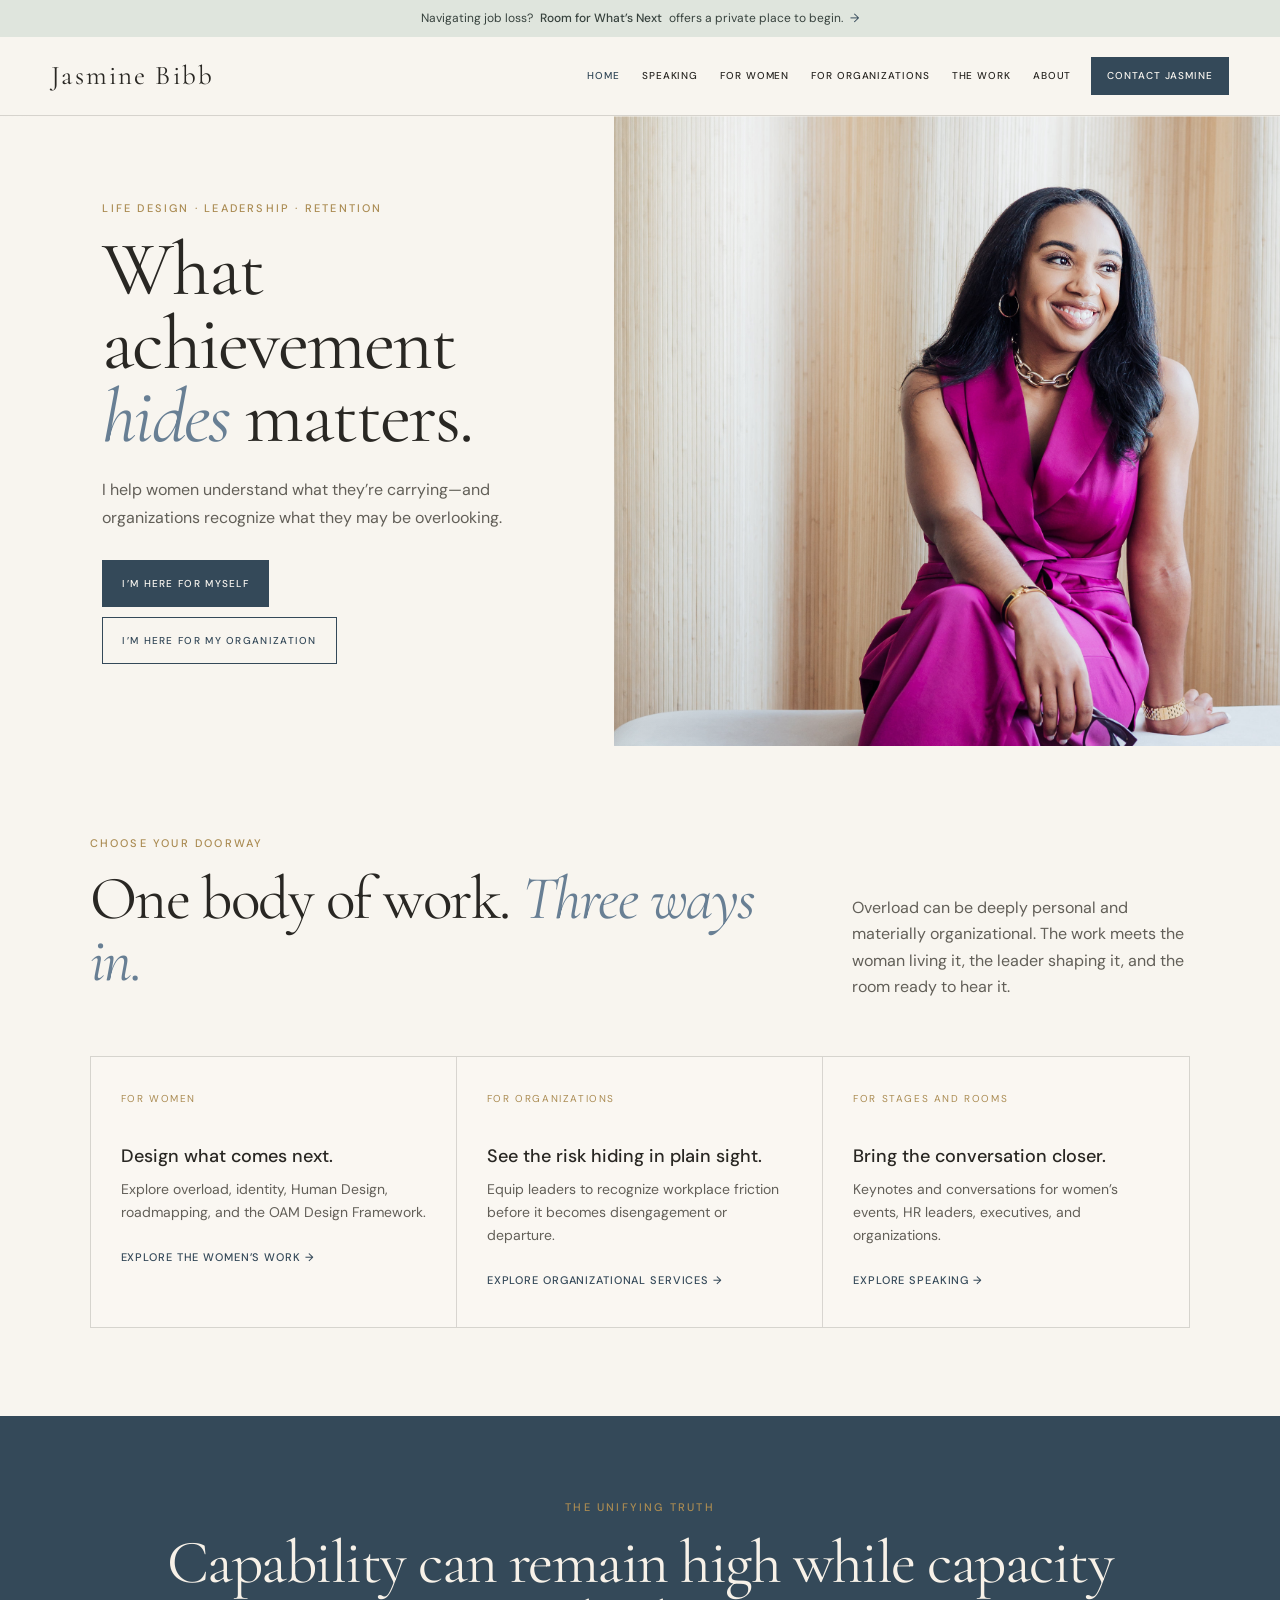
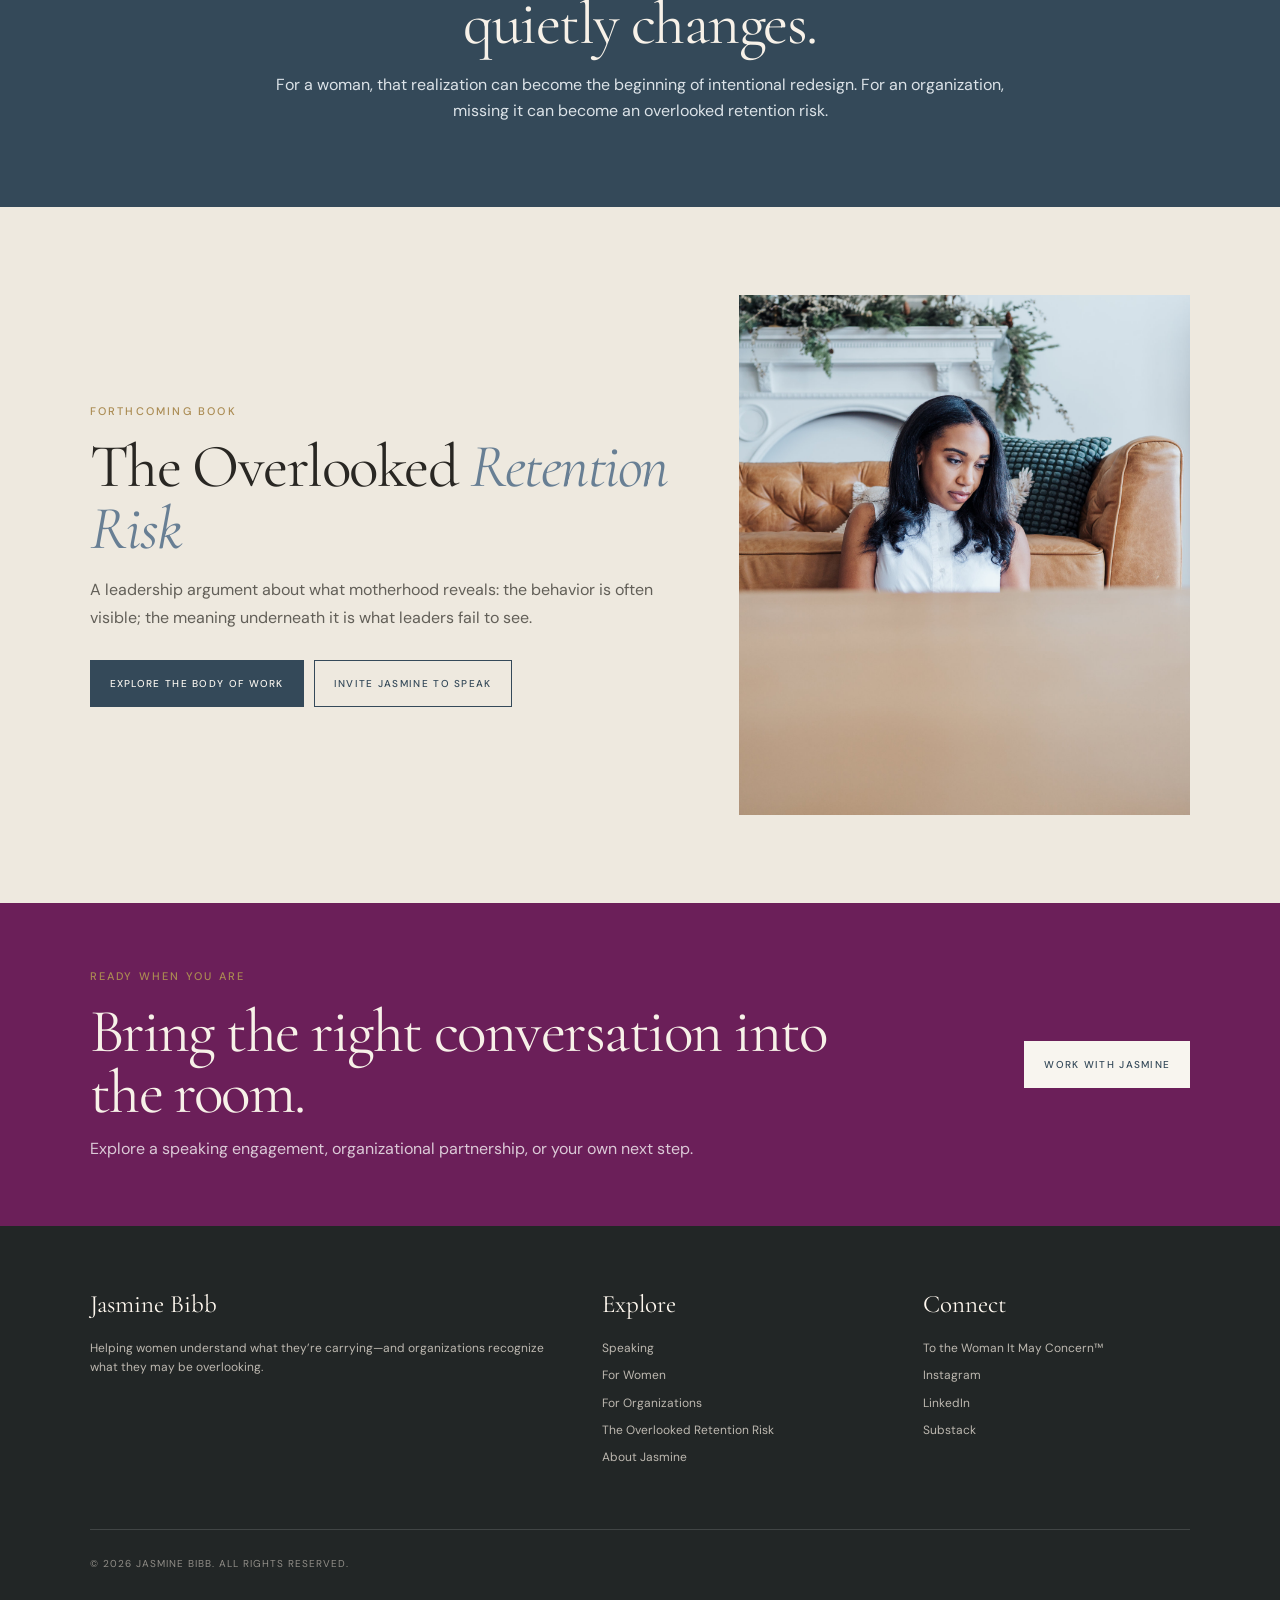
==== commit db91a81c: "Add Room for Whats Next doorway" ====
--- a/index.html
+++ b/index.html
@@ -13,6 +13,7 @@
 </head>
 <body>
   <a class="skip-link" href="#main">Skip to content</a>
+  <a class="offer-banner" href="https://room-for-whats-next.jasmine-bibb61.chatgpt.site/">Navigating job loss? <strong>Room for What’s Next</strong> offers a private place to begin. <span aria-hidden="true">→</span></a>
   <header class="site-header">
     <a class="brand" href="index.html">Jasmine Bibb</a>
     <button class="nav-toggle" type="button" aria-expanded="false" aria-controls="site-nav">Menu</button>
--- a/assets/site.css
+++ b/assets/site.css
@@ -30,6 +30,10 @@
 button, input { font: inherit; }
 .skip-link { position: absolute; left: -9999px; top: 0; z-index: 1000; }
 .skip-link:focus { left: 12px; top: 12px; padding: 10px 14px; background: var(--white); }
+.offer-banner { display: flex; align-items: center; justify-content: center; gap: 7px; padding: 10px 20px; color: #37423d; background: #dfe5dd; font-size: 12px; line-height: 1.4; text-align: center; text-decoration: none; transition: background-color 180ms ease; }
+.offer-banner strong { font-weight: 500; }
+.offer-banner span { color: var(--blue-dark); }
+.offer-banner:hover, .offer-banner:focus-visible { background: #d3ddd1; }
 
 .site-header {
   position: sticky;
@@ -135,6 +139,7 @@
 .section-heading { display: grid; grid-template-columns: minmax(0, 1fr) minmax(260px, 0.48fr); gap: 58px; align-items: end; margin-bottom: 48px; }
 .section-heading > p { max-width: 460px; margin-bottom: 8px; color: var(--muted); }
 .grid-3 { display: grid; grid-template-columns: repeat(3, 1fr); border: 1px solid var(--line); }
+.grid-4 { display: grid; grid-template-columns: repeat(4, 1fr); border: 1px solid var(--line); }
 .card { min-height: 255px; padding: 34px 30px; border-right: 1px solid var(--line); background: rgba(255,255,255,.2); }
 .card:last-child { border-right: 0; }
 .card small { display: block; margin-bottom: 36px; color: var(--gold); font-size: 10px; letter-spacing: .16em; text-transform: uppercase; }
@@ -262,7 +267,7 @@
   .hero { grid-template-columns: 1fr 1fr; }
   .hero-copy { padding: 58px 7%; }
   .section-heading { grid-template-columns: 1fr; gap: 8px; }
-  .grid-3 { grid-template-columns: 1fr; }
+  .grid-3, .grid-4 { grid-template-columns: 1fr; }
   .card { border-right: 0; border-bottom: 1px solid var(--line); }
   .card:last-child { border-bottom: 0; }
   .steps { grid-template-columns: repeat(5, 1fr); }
